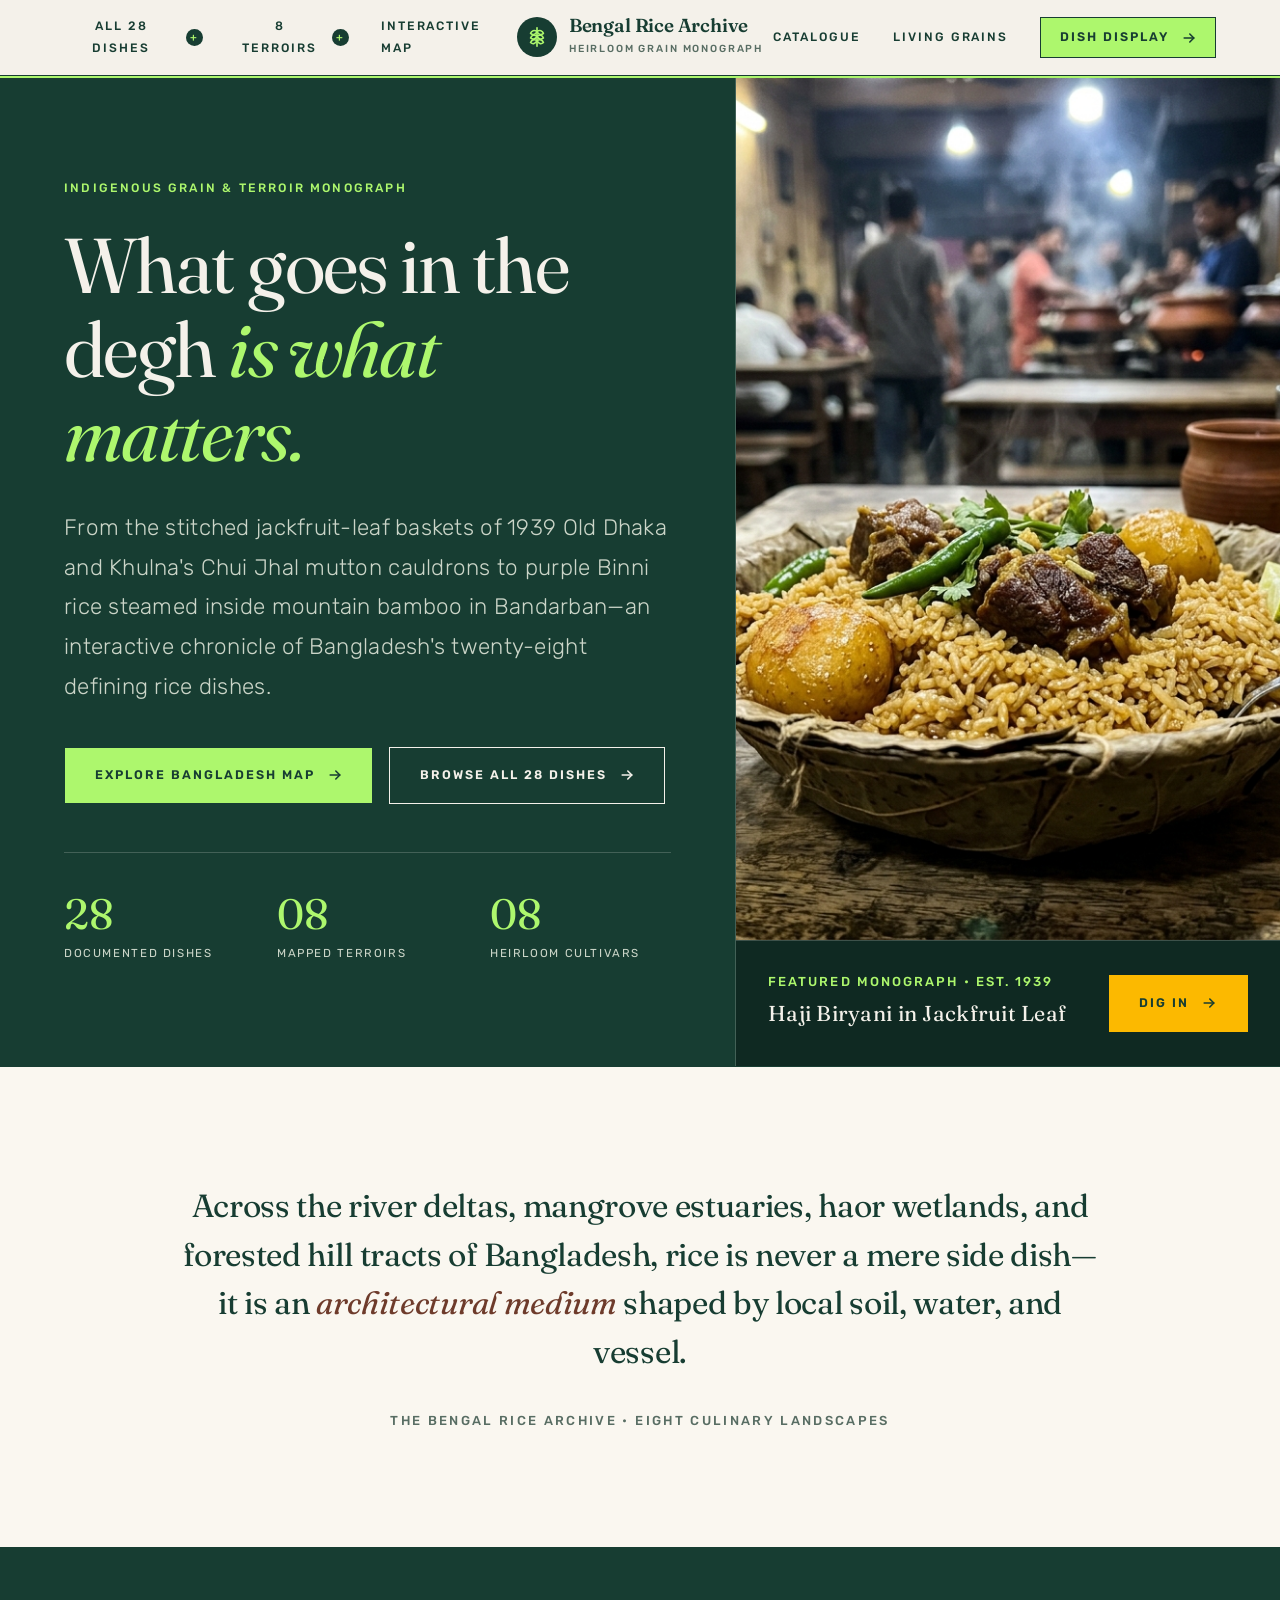
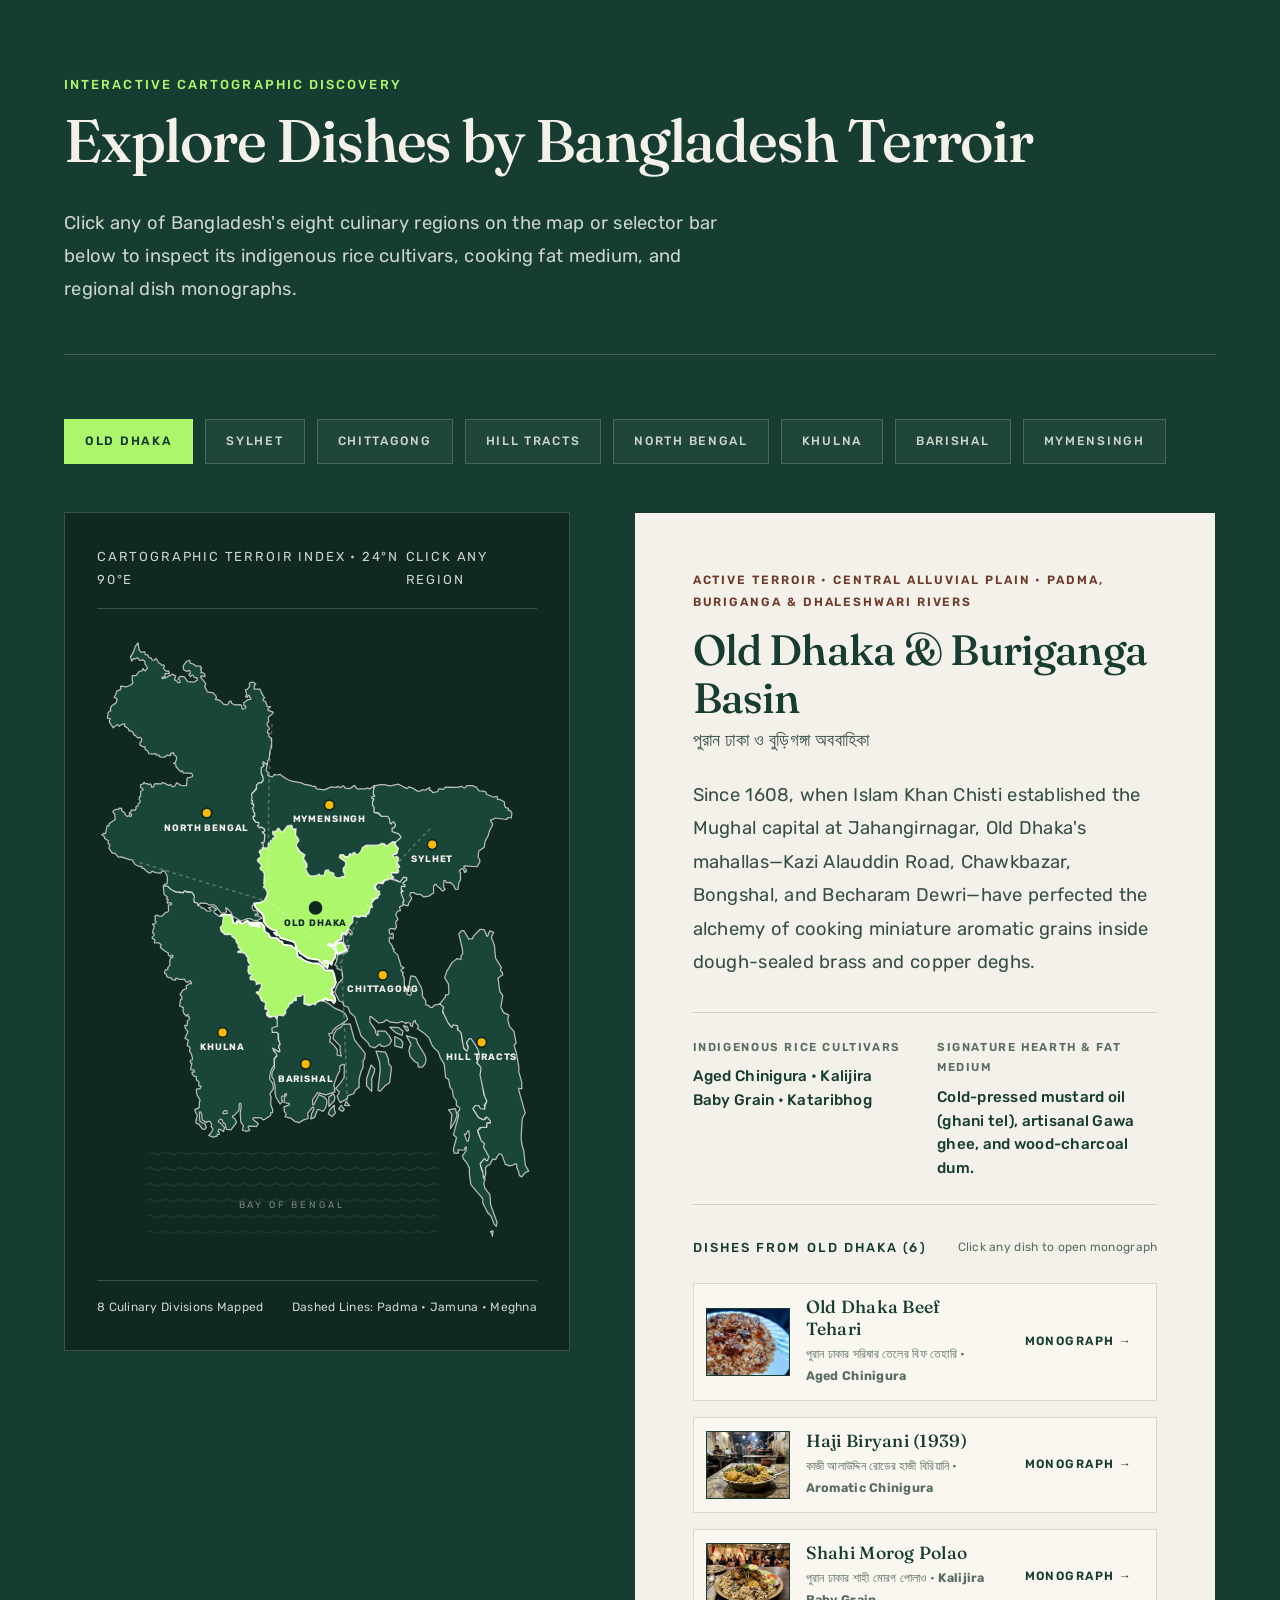
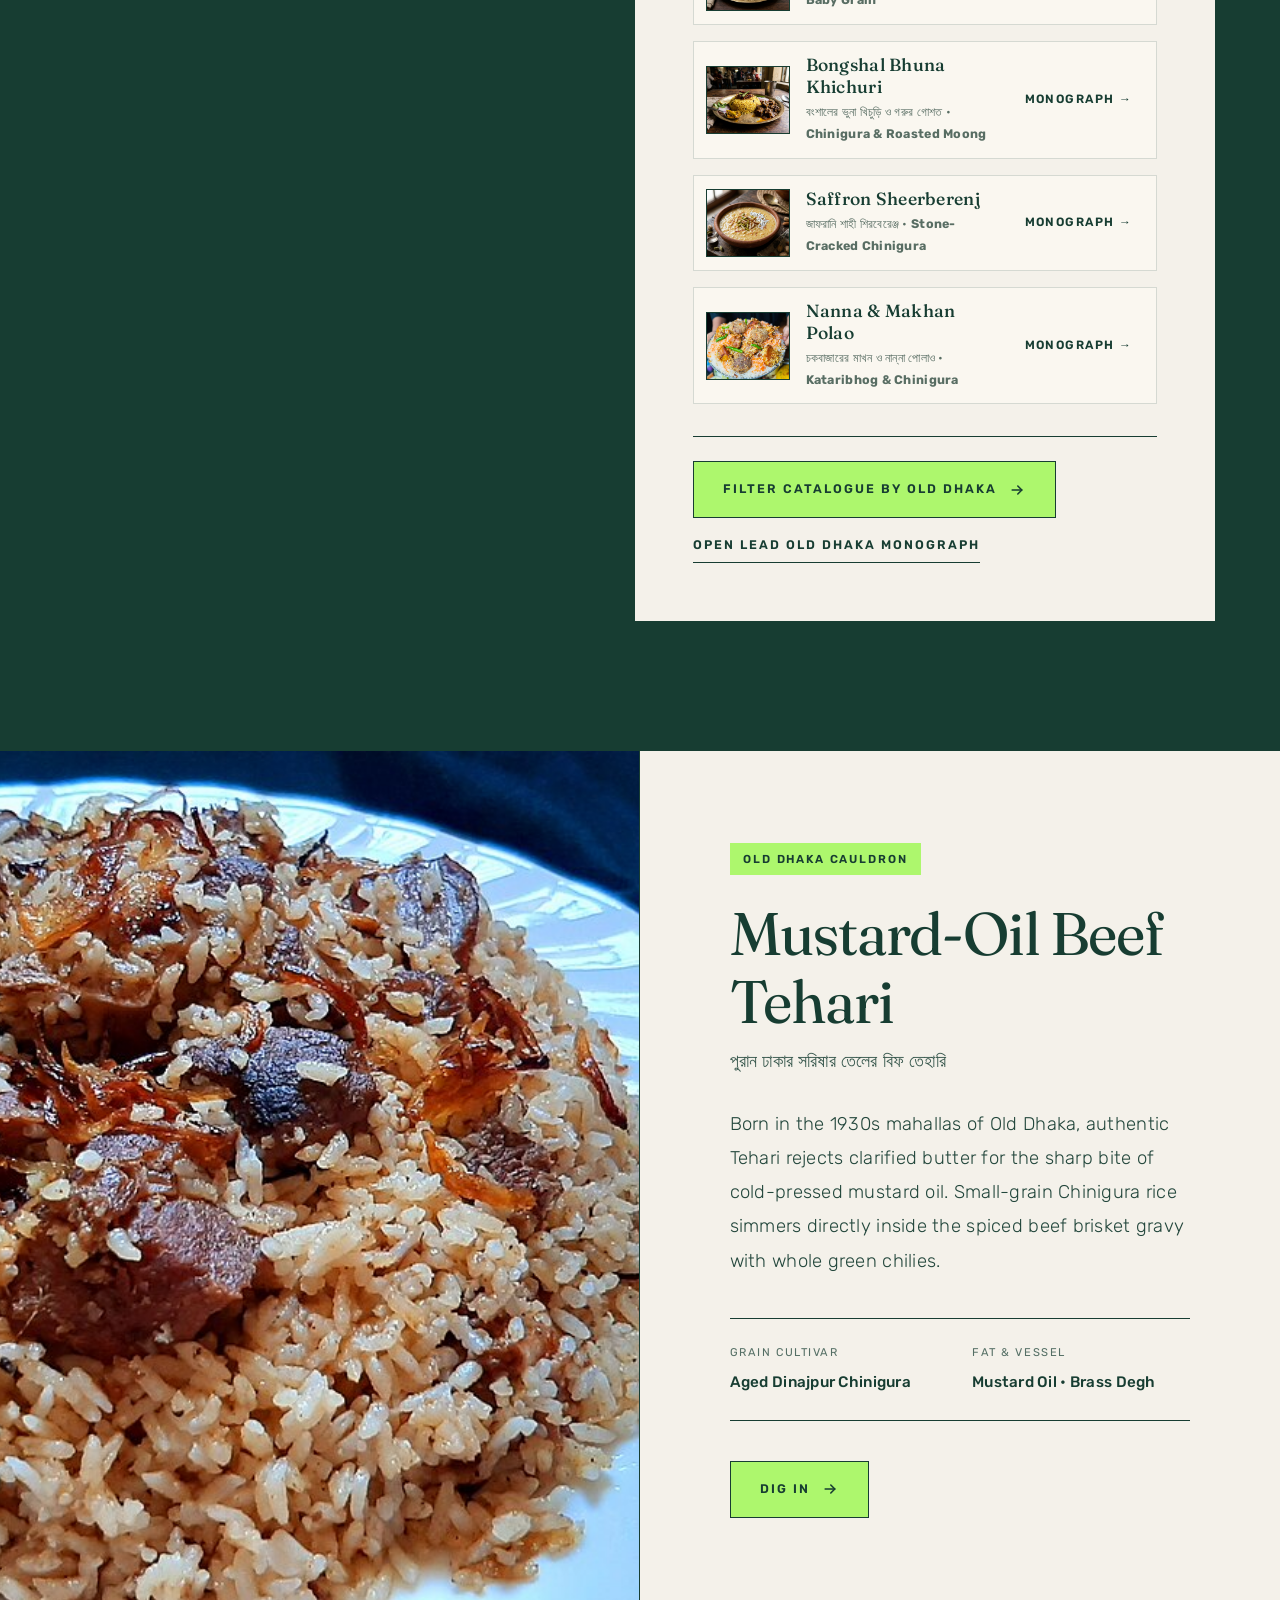
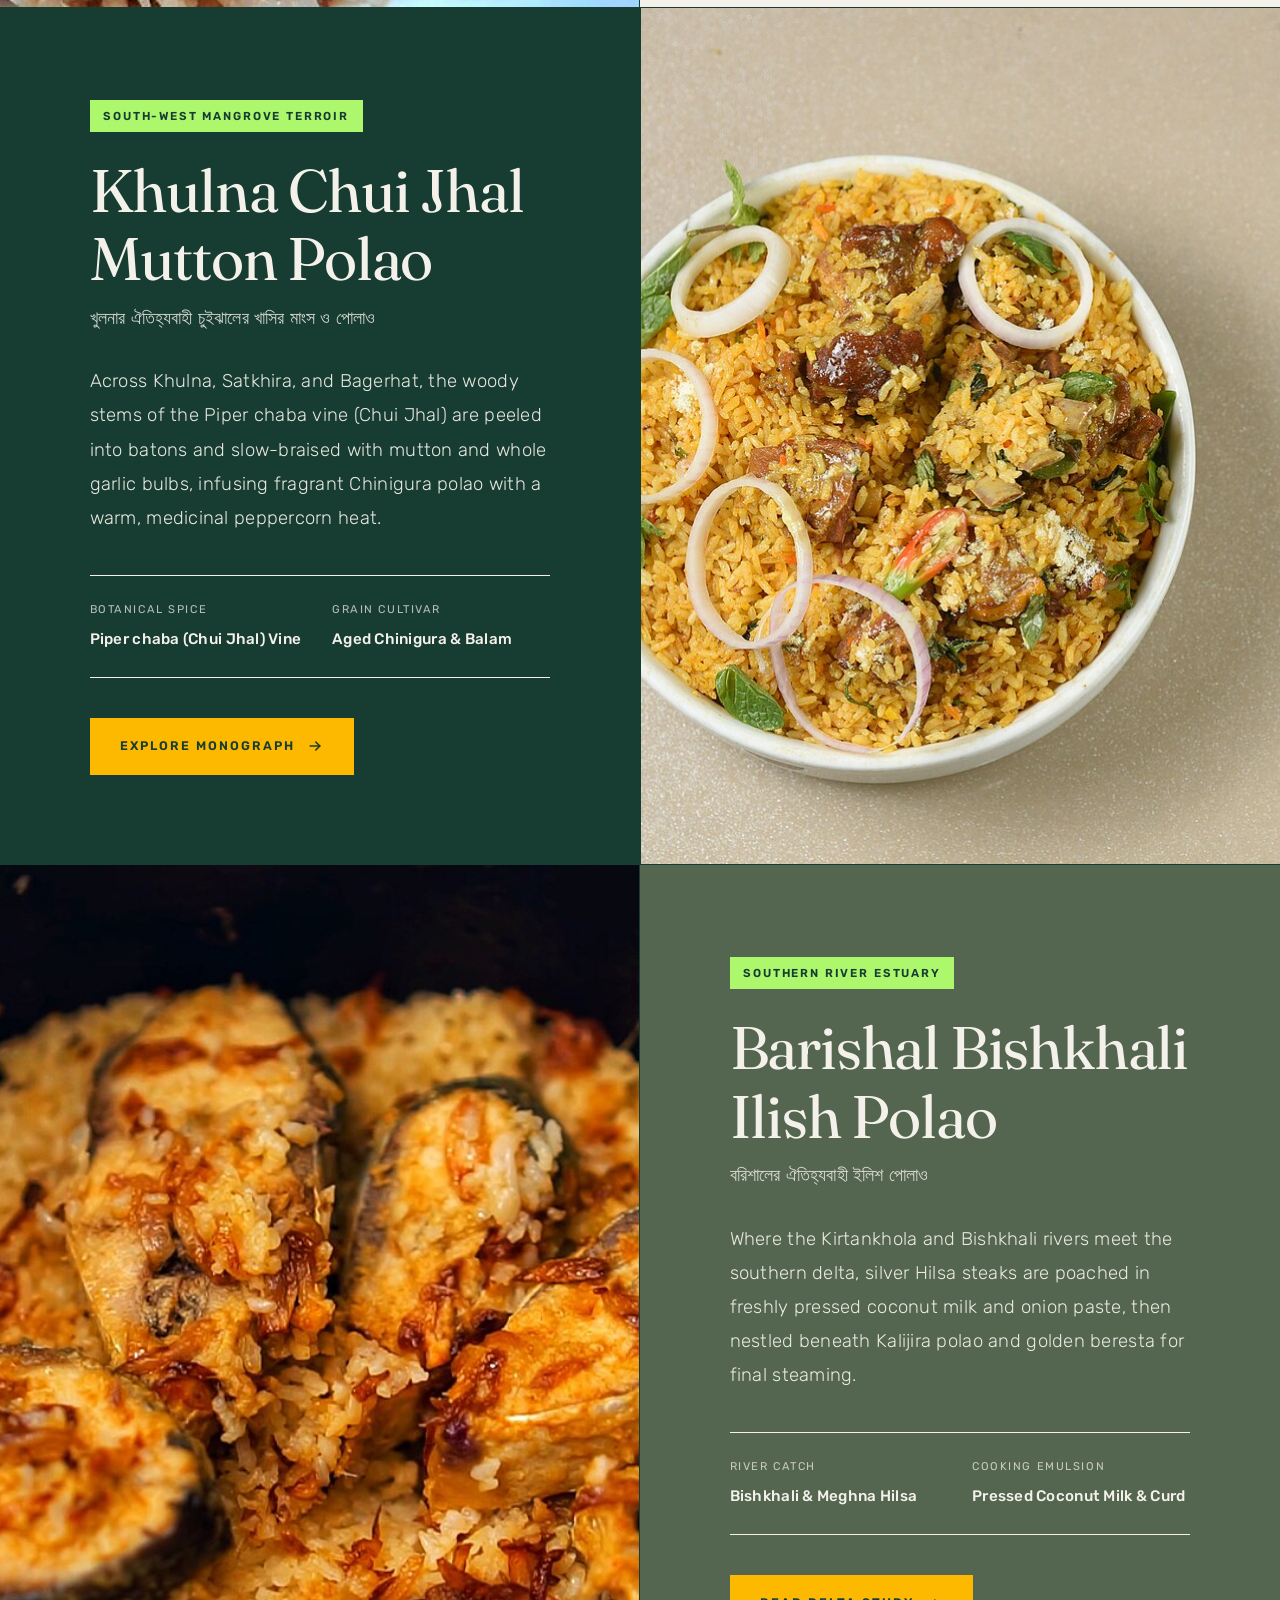
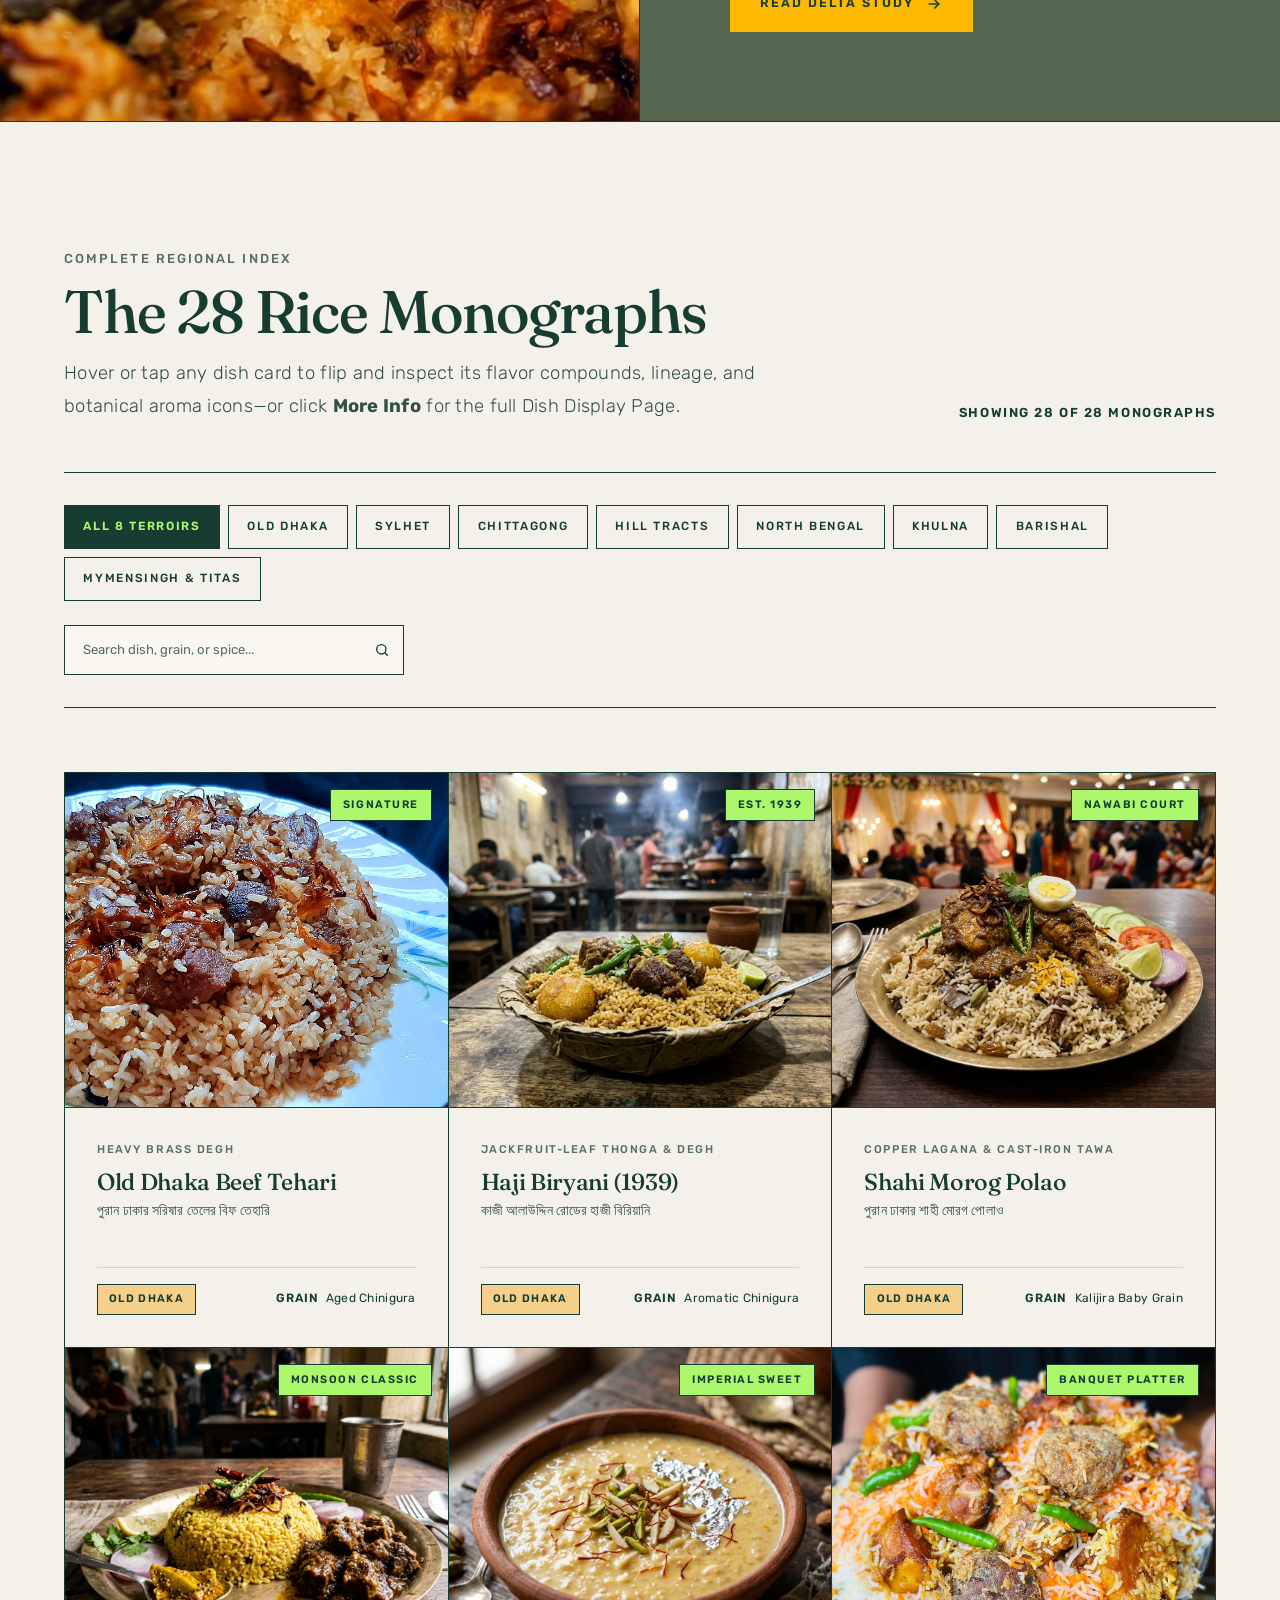
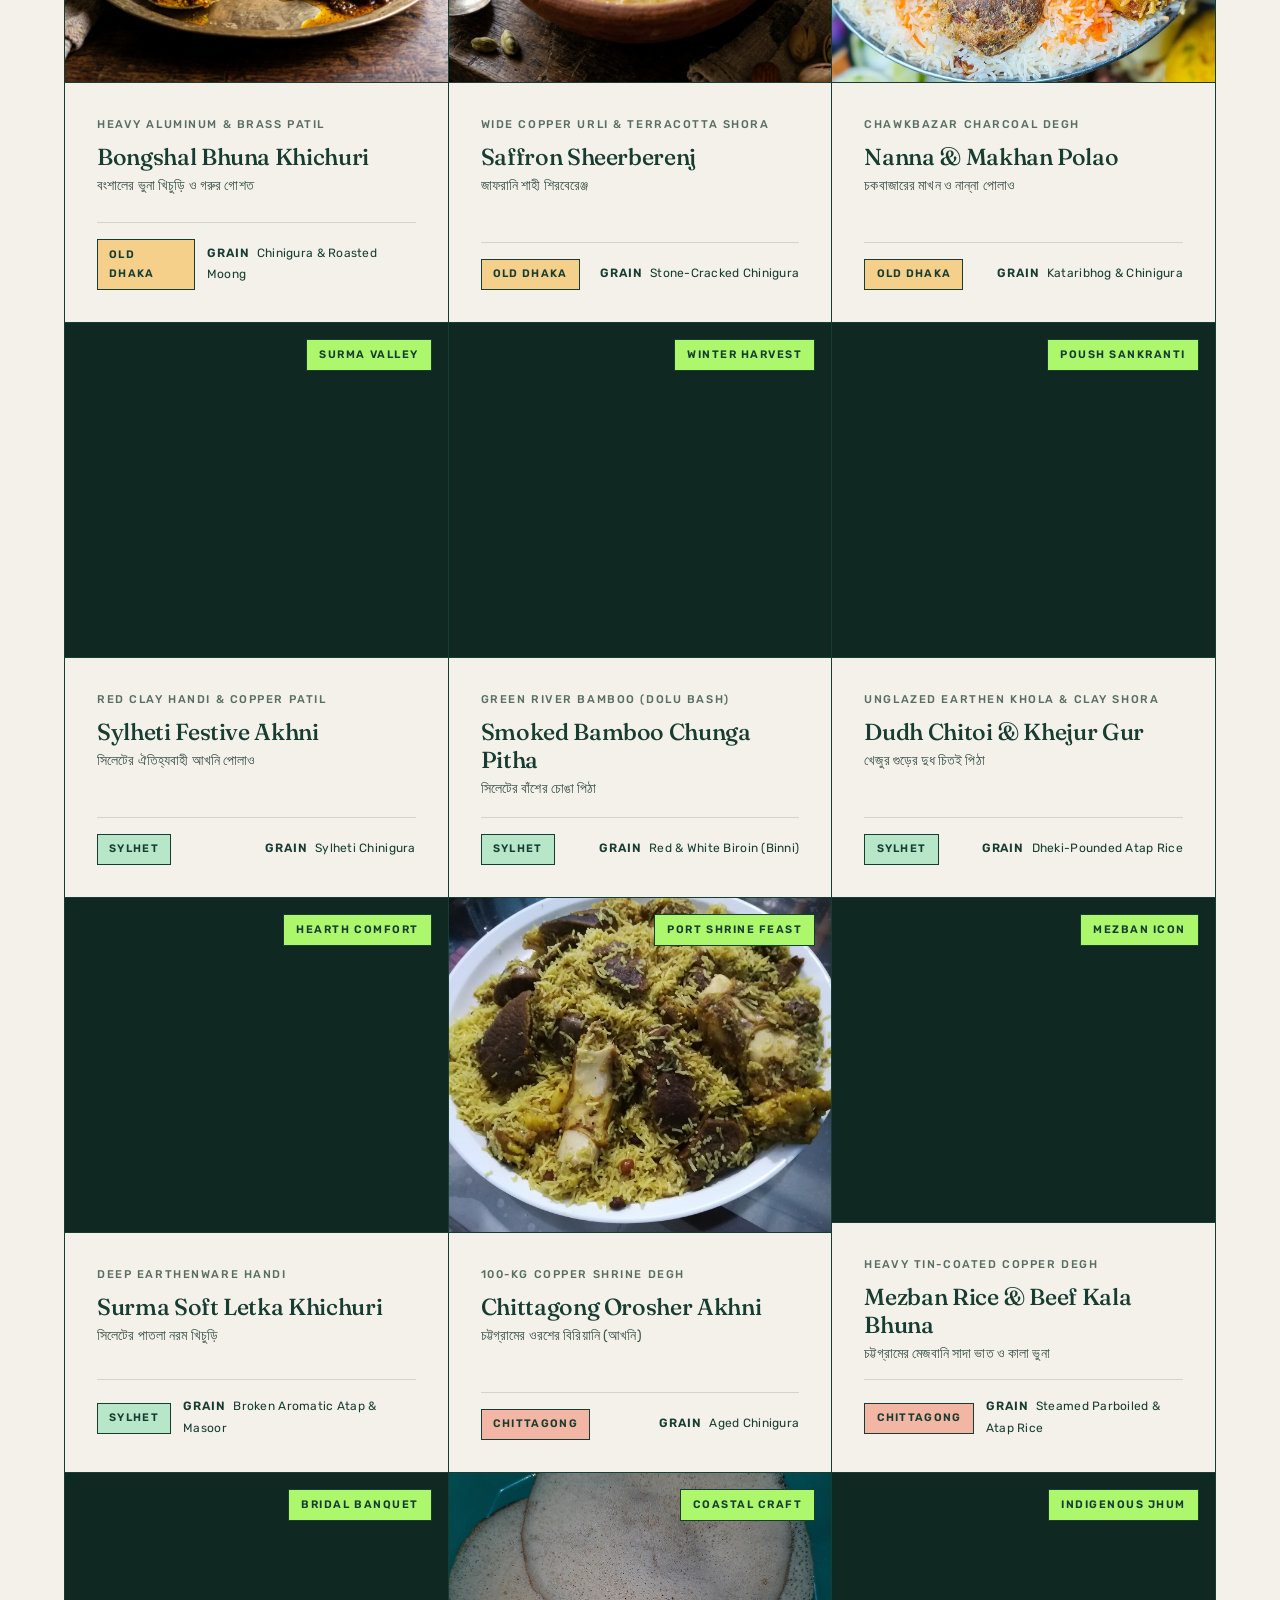
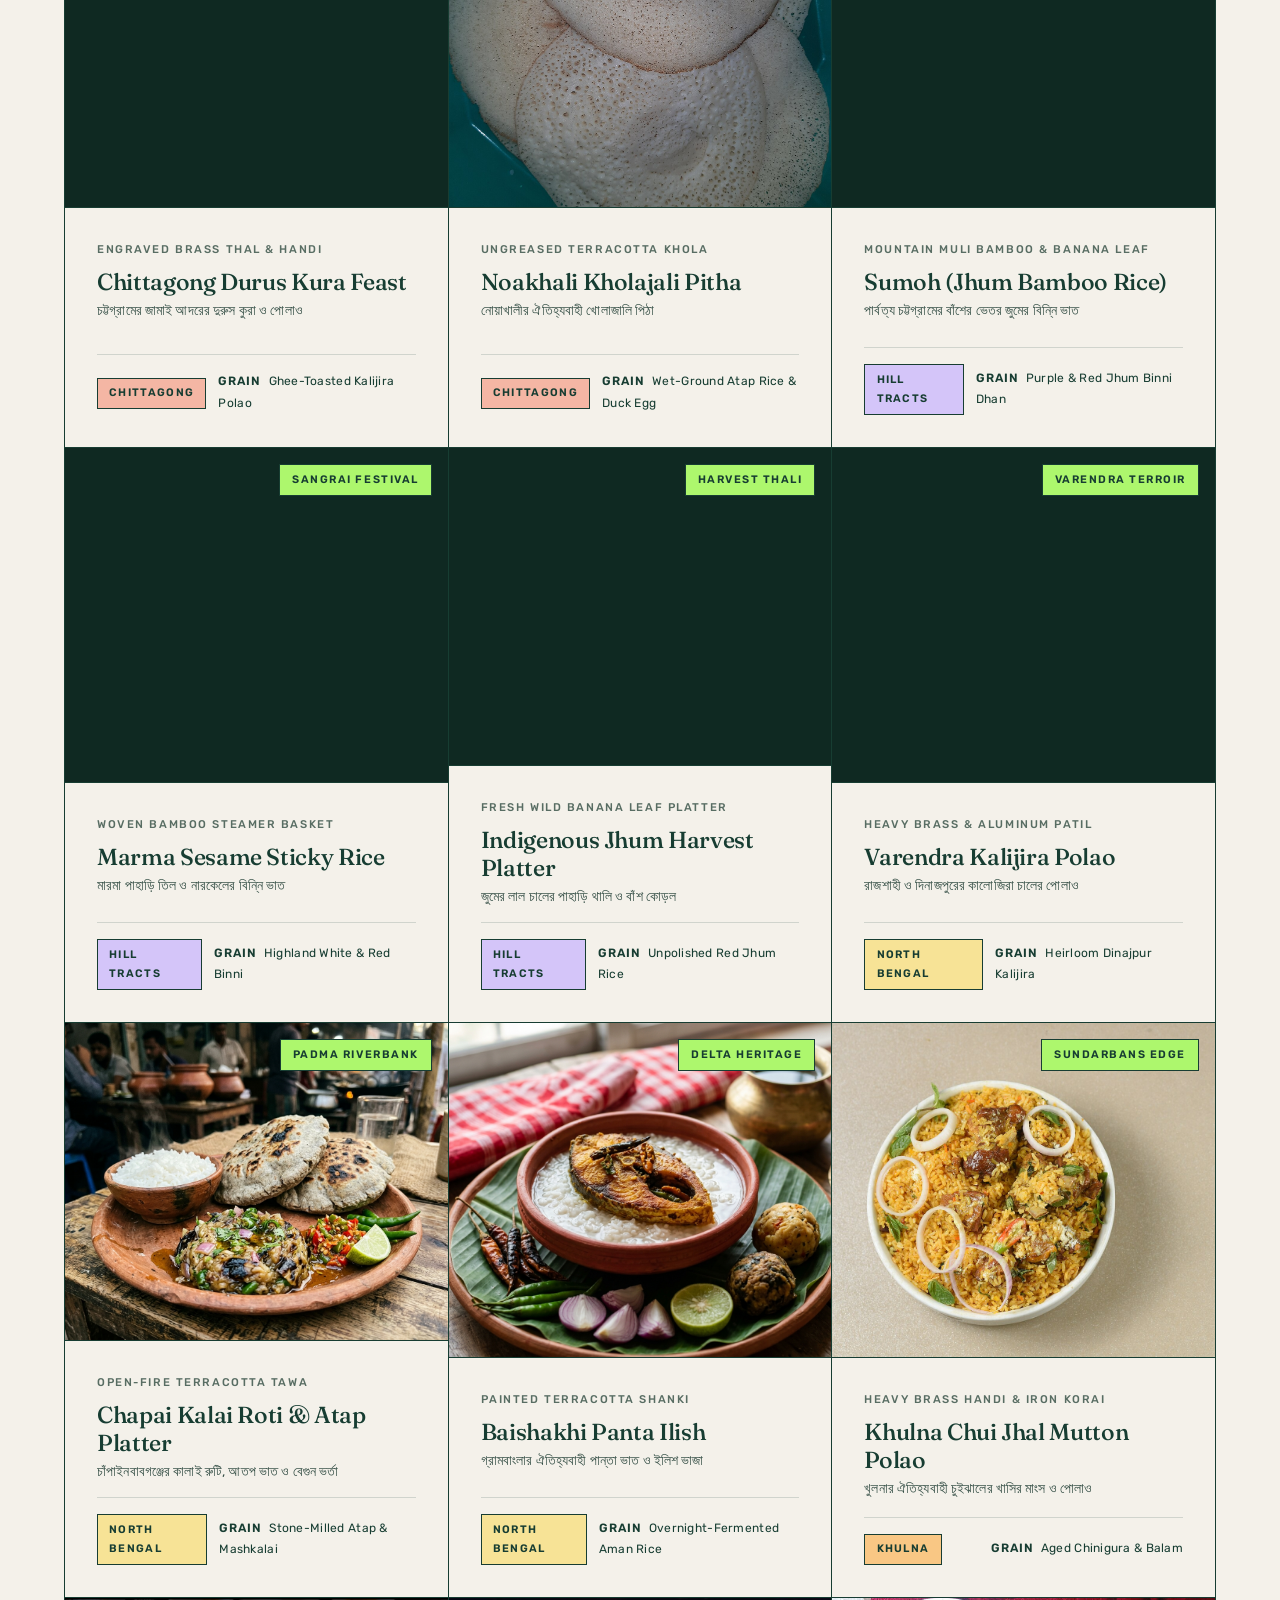
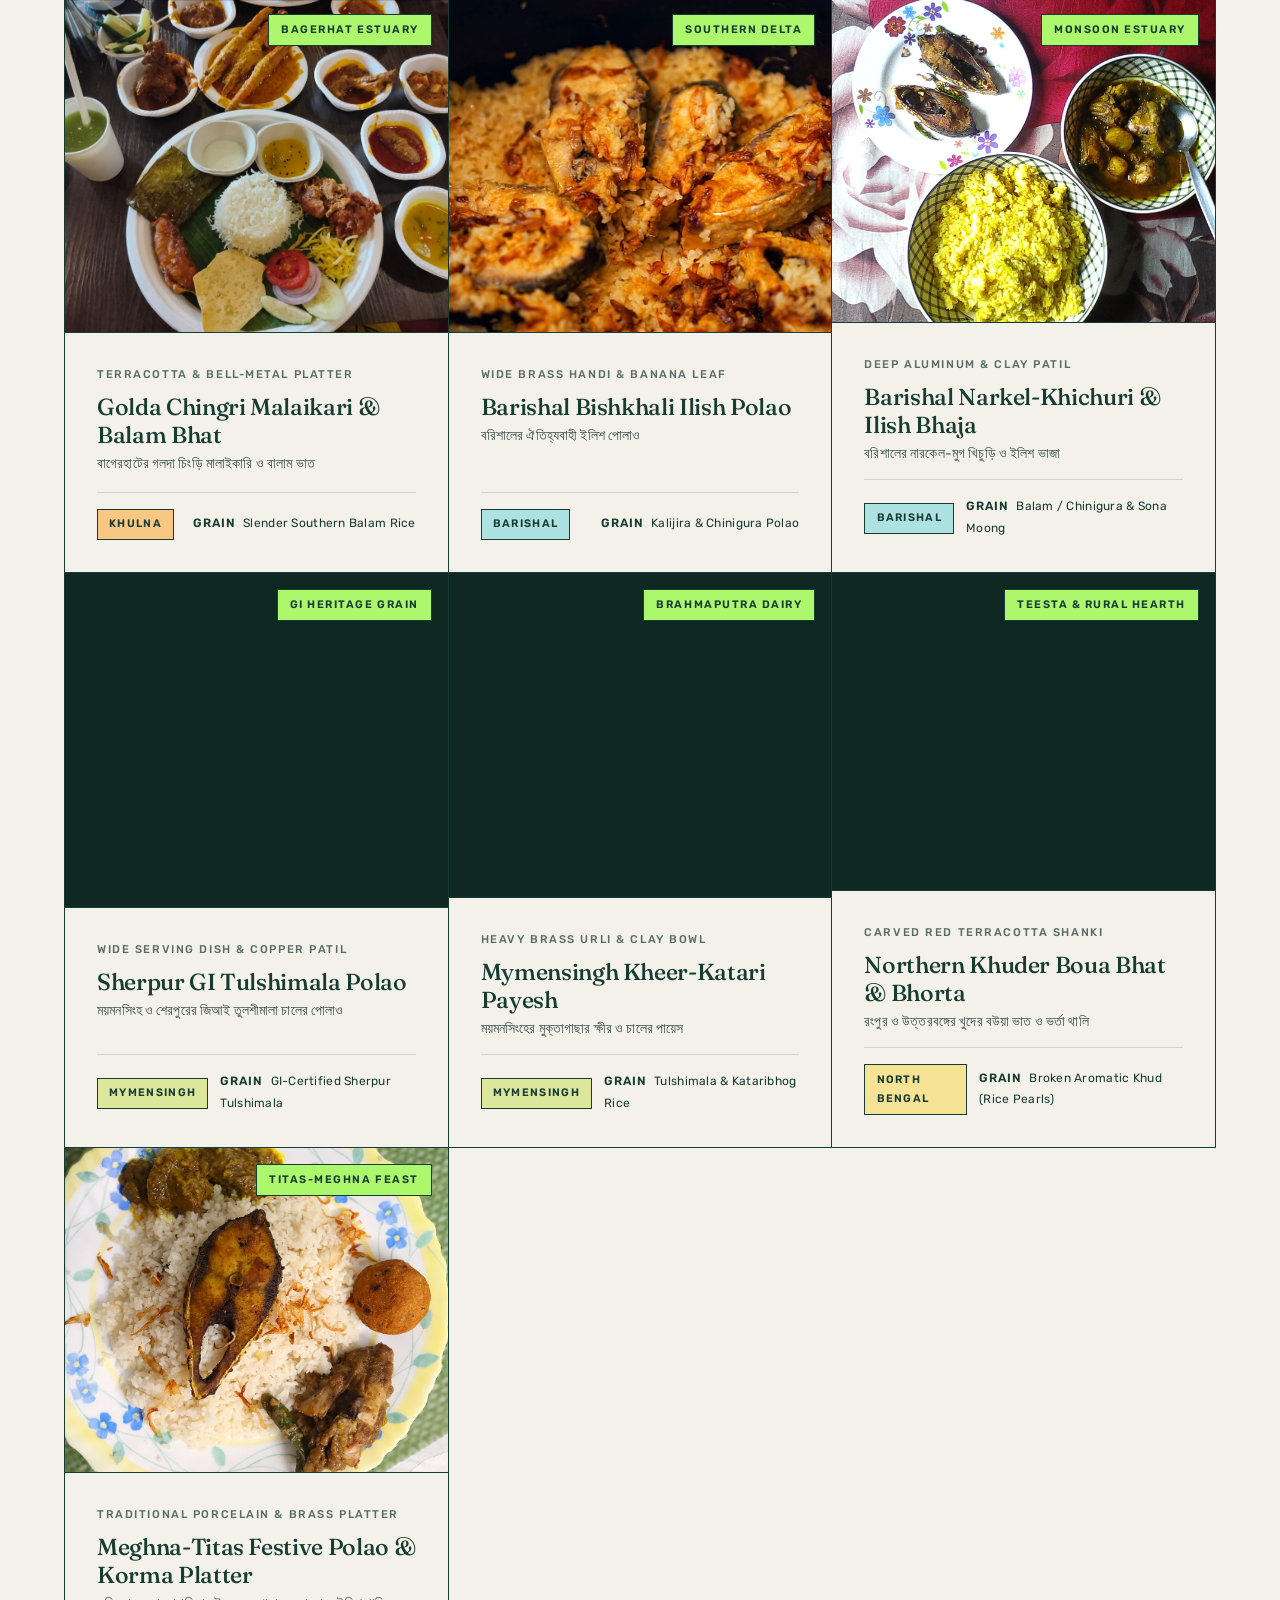
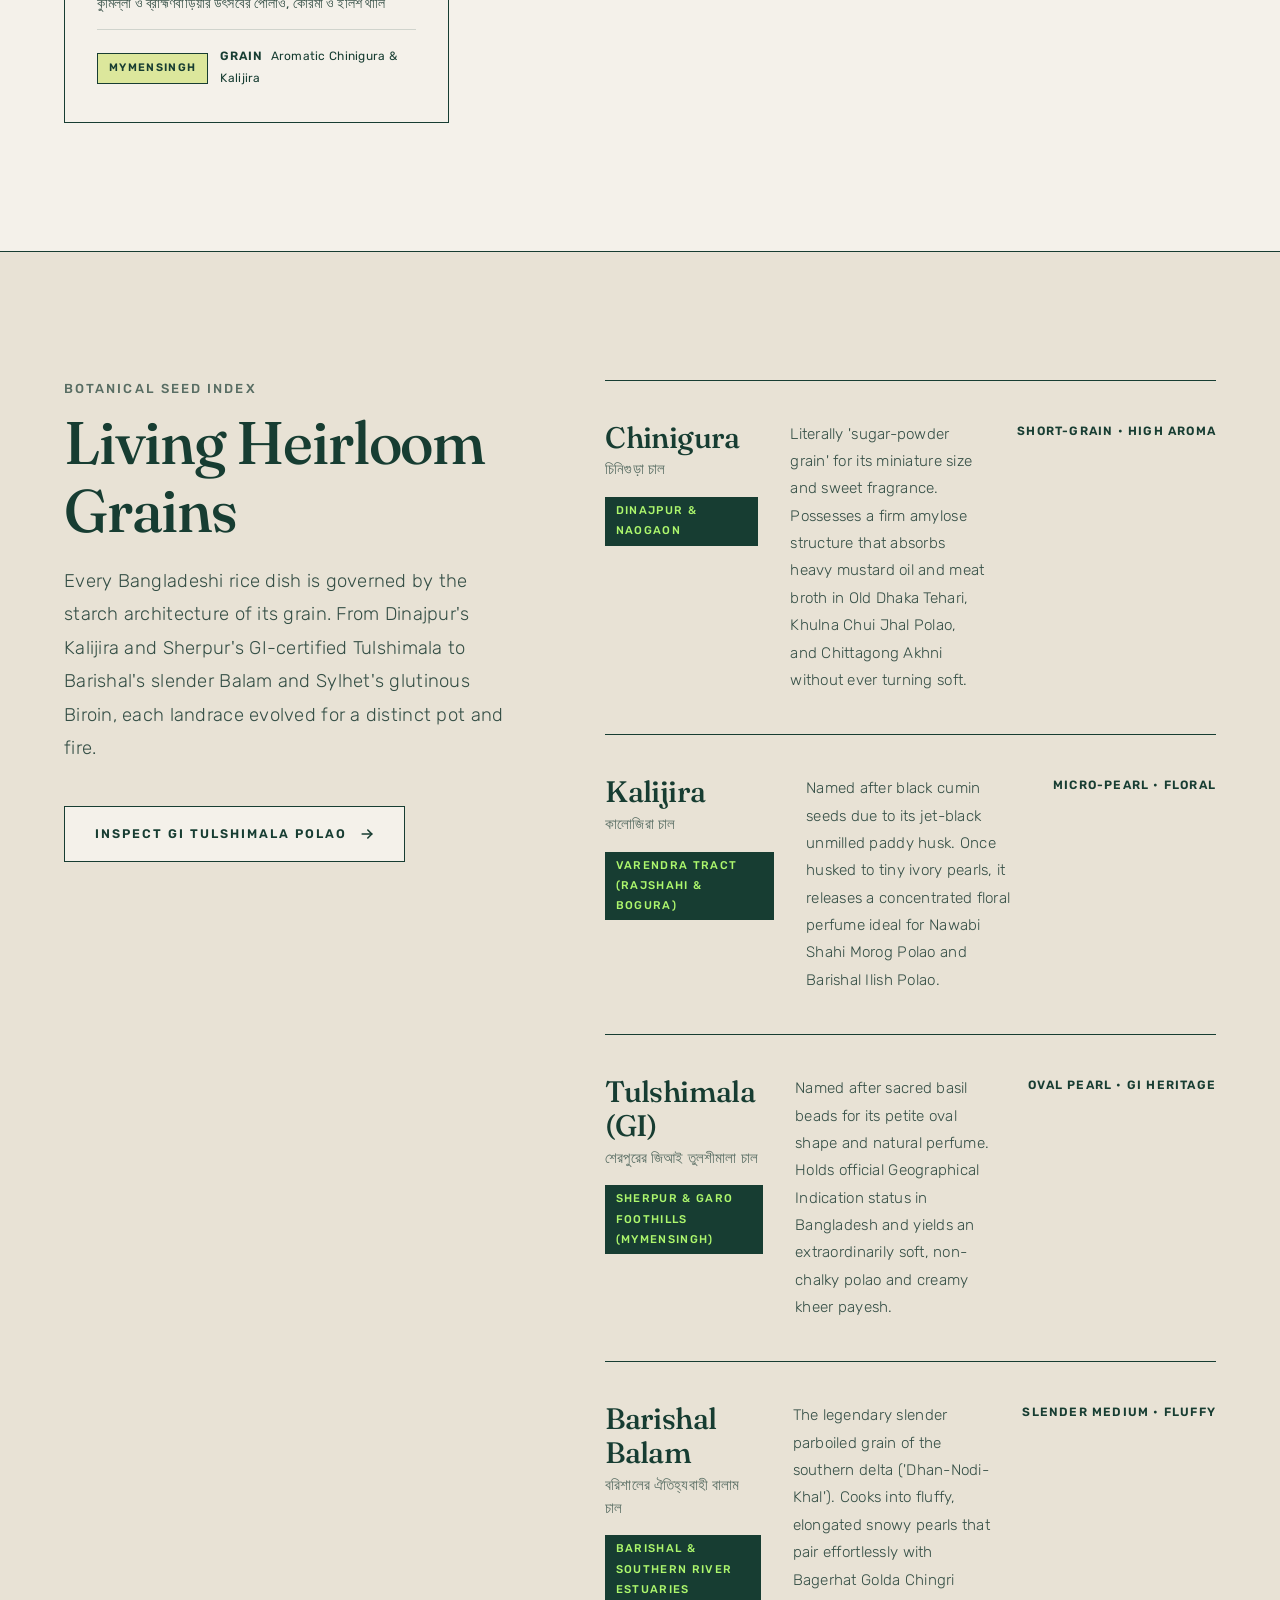
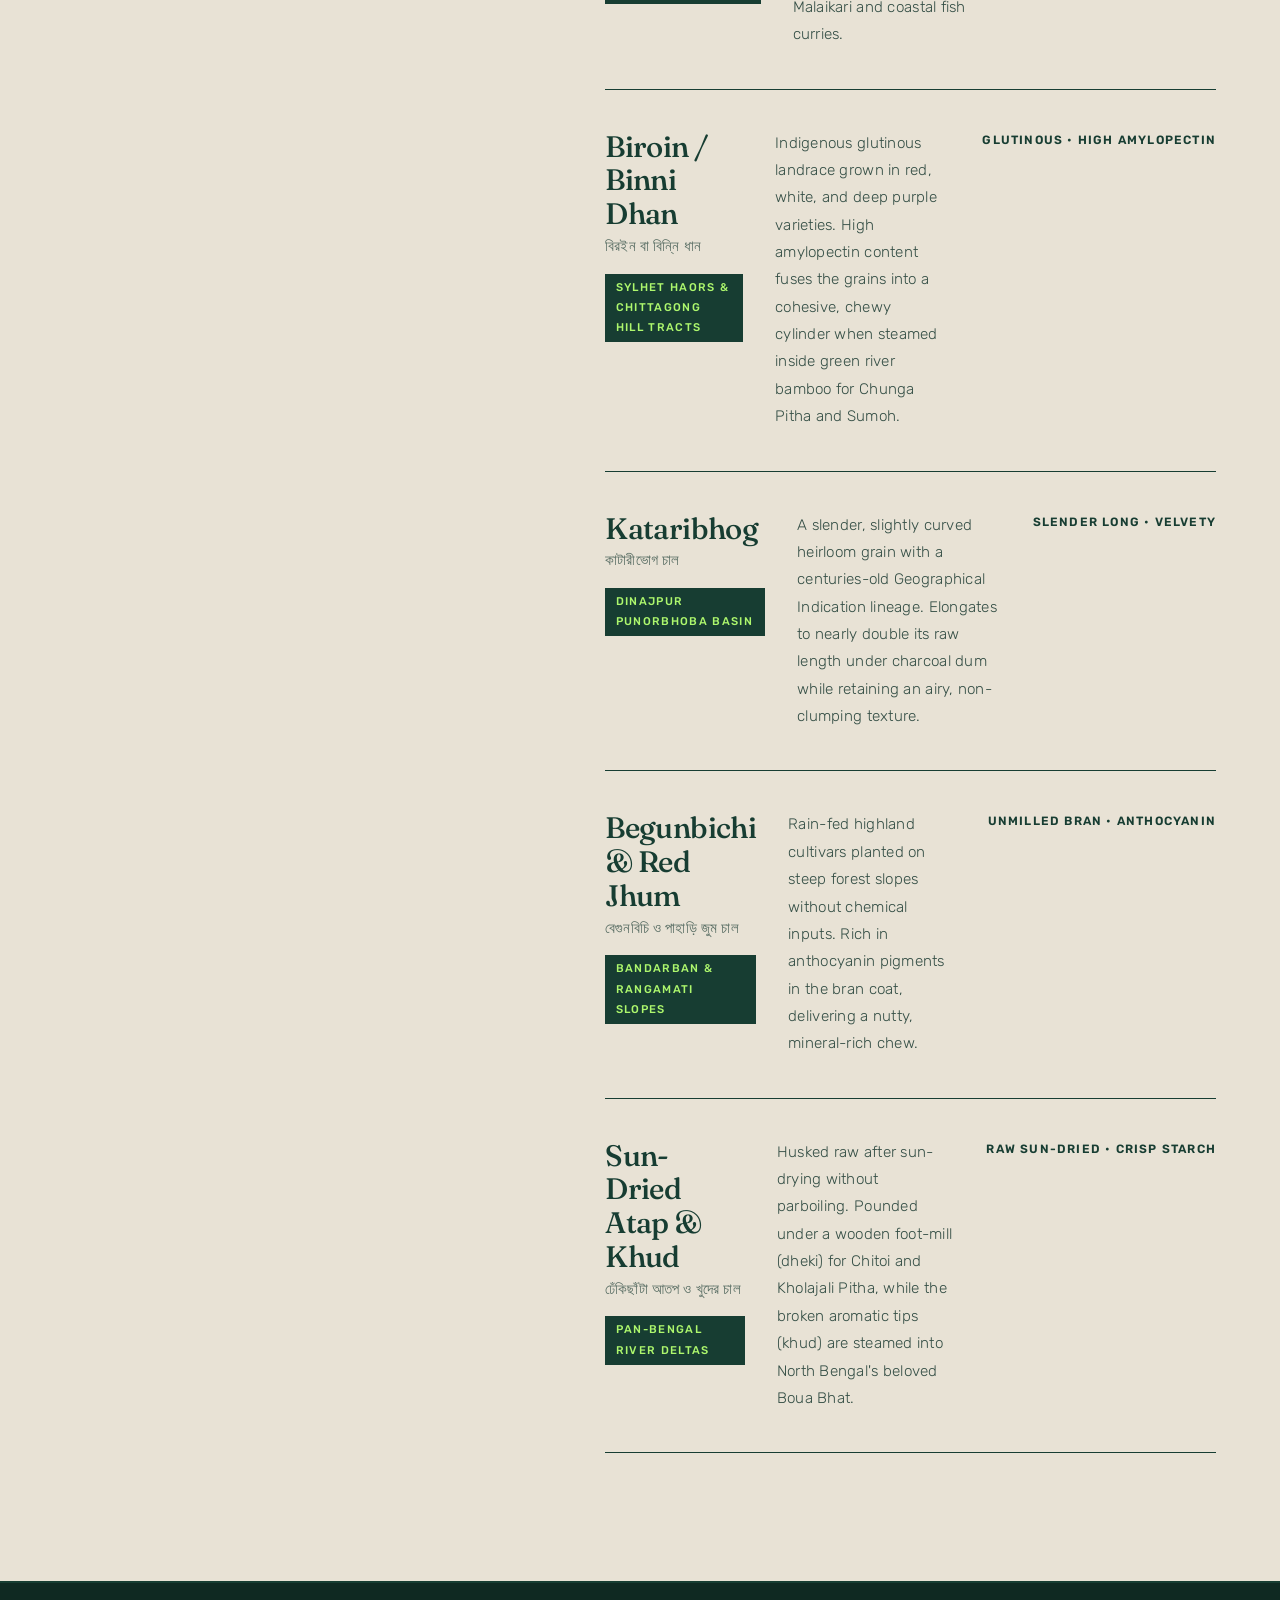
==== index.html @ 1dadd7c4 "Initial commit: Bengal Rice Archive website" ====
<!doctype html>
<html lang="en">
<head>
  <meta charset="utf-8">
  <meta name="viewport" content="width=device-width, initial-scale=1">
  <title>Bengal Rice Archive — Interactive Terroir Atlas &amp; 28 Rice Monographs</title>
  <meta name="description" content="An interactive cartographic and culinary monograph of 28 authentic Bangladeshi rice dishes across all 8 regional terroirs.">

  <!-- Google Fonts: Strictly 2 Font Families (Fraunces Humanist Serif + Rubik Sans — Eat Xenia Pairing) -->
  <link rel="preconnect" href="https://fonts.googleapis.com">
  <link rel="preconnect" href="https://fonts.gstatic.com" crossorigin>
  <link href="https://fonts.googleapis.com/css2?family=Fraunces:ital,opsz,wght@0,9..144,400;0,9..144,500;0,9..144,600;1,9..144,400&family=Rubik:ital,wght@0,300;0,400;0,500;0,600;0,700;1,400&display=swap" rel="stylesheet">

  <!-- Modular Stylesheets -->
  <link rel="stylesheet" href="./css/tokens.css">
  <link rel="stylesheet" href="./css/base.css">
  <link rel="stylesheet" href="./css/layout.css">
  <link rel="stylesheet" href="./css/map.css">
  <link rel="stylesheet" href="./css/components.css">
</head>
<body>

  <!-- Shared Header & Expandable Mega-Drawers (Mounted via js/components/navbar.js) -->
  <div id="site-navbar-mount"></div>

  <main aria-label="Main content">

    <!-- ======================================================================
         1. ASYMMETRIC EDITORIAL HERO COVER
         ====================================================================== -->
    <section class="hero-section">
      <div class="hero-grid">
        <div class="hero-copy">
          <div class="reveal is-visible">
            <div class="hero-eyebrow">Indigenous Grain &amp; Terroir Monograph</div>
            <h1 class="hero-headline">
              What goes in the degh <span class="highlight">is what matters.</span>
            </h1>
            <p class="hero-lead">
              From the stitched jackfruit-leaf baskets of 1939 Old Dhaka and Khulna's Chui Jhal mutton cauldrons to purple Binni rice steamed inside mountain bamboo in Bandarban—an interactive chronicle of Bangladesh's twenty-eight defining rice dishes.
            </p>
            <div class="hero-actions">
              <a href="#bangladesh-map" class="button neon">
                <span>Explore Bangladesh Map</span>
                <svg class="arrow-icon" viewBox="0 0 20 20" fill="none" stroke="currentColor" stroke-width="2" stroke-linecap="round" stroke-linejoin="round"><path d="M4 10h12"/><path d="M11 5l5 5-5 5"/></svg>
              </a>
              <a href="#catalogue" class="button outline-light">
                <span>Browse All 28 Dishes</span>
                <svg class="arrow-icon" viewBox="0 0 20 20" fill="none" stroke="currentColor" stroke-width="2" stroke-linecap="round" stroke-linejoin="round"><path d="M4 10h12"/><path d="M11 5l5 5-5 5"/></svg>
              </a>
            </div>
          </div>

          <div class="hero-ledger reveal is-visible reveal-delay-1">
            <div>
              <div class="ledger-val">28</div>
              <div class="ledger-label">Documented Dishes</div>
            </div>
            <div>
              <div class="ledger-val">08</div>
              <div class="ledger-label">Mapped Terroirs</div>
            </div>
            <div>
              <div class="ledger-val">08</div>
              <div class="ledger-label">Heirloom Cultivars</div>
            </div>
          </div>
        </div>

        <div class="hero-visual">
          <div class="hero-visual-img-wrap">
            <img src="./images/dish_2.jpg"
                 alt="Haji Biryani (1939) served in stitched dried jackfruit-leaf bowl"
                 class="hero-visual-img"
                 fetchpriority="high" />
          </div>
          <div class="hero-caption-bar">
            <div>
              <div class="h5" style="color: var(--accent-neon);">Featured Monograph • Est. 1939</div>
              <div style="font-family: var(--font-display); font-size: 1.35rem; margin-top: 4px;">Haji Biryani in Jackfruit Leaf</div>
            </div>
            <a href="./dish.html?id=2" class="button yellow">
              <span>Dig In</span>
              <svg class="arrow-icon" viewBox="0 0 20 20" fill="none" stroke="currentColor" stroke-width="2" stroke-linecap="round" stroke-linejoin="round"><path d="M4 10h12"/><path d="M11 5l5 5-5 5"/></svg>
            </a>
          </div>
        </div>
      </div>
    </section>

    <!-- ======================================================================
         2. EAT XENIA EDITORIAL STATEMENT BAND (Generous Breathing Room)
         ====================================================================== -->
    <section class="xenia-statement-band">
      <div class="xenia-statement-inner reveal">
        <p class="xenia-statement-quote">
          Across the river deltas, mangrove estuaries, haor wetlands, and forested hill tracts of Bangladesh, rice is never a mere side dish—it is an <em>architectural medium</em> shaped by local soil, water, and vessel.
        </p>
        <div class="xenia-statement-source">
          The Bengal Rice Archive • Eight Culinary Landscapes
        </div>
      </div>
    </section>

    <!-- ======================================================================
         3. INTERACTIVE CULINARY MAP OF BANGLADESH (All 8 Divisions / Terroirs)
         ====================================================================== -->
    <section id="bangladesh-map" class="map-atlas-section">
      <div class="container">
        <div class="map-atlas-header reveal">
          <div>
            <div class="h5" style="color: var(--accent-neon);">Interactive Cartographic Discovery</div>
            <h2 class="map-atlas-title">Explore Dishes by Bangladesh Terroir</h2>
          </div>
          <p class="map-atlas-sub">
            Click any of Bangladesh's eight culinary regions on the map or selector bar below to inspect its indigenous rice cultivars, cooking fat medium, and regional dish monographs.
          </p>
        </div>

        <!-- Mounted via js/components/bangladesh-map.js -->
        <div id="bangladesh-map-mount" class="reveal"></div>
      </div>
    </section>

    <!-- ======================================================================
         4. FULL-BLEED EDITORIAL SPLIT BLOCKS
            (.layout-image-left & .layout-image-right)
         ====================================================================== -->

    <!-- Split Block A: Image Left (Old Dhaka Beef Tehari on Warm Cream Canvas) -->
    <section class="split-block theme-cream">
      <div class="split-grid layout-image-left">
        <div class="split-media">
          <img src="./images/dish_1.jpg" alt="Old Dhaka Beef Tehari with Chinigura rice and green chilies" loading="lazy" />
        </div>
        <div class="split-content">
          <div class="split-content-inner reveal">
            <span class="split-tag">Old Dhaka Cauldron</span>
            <h2 class="split-title">Mustard-Oil Beef Tehari</h2>
            <div class="split-bengali bengali-title">পুরান ঢাকার সরিষার তেলের বিফ তেহারি</div>
            <p class="split-desc">
              Born in the 1930s mahallas of Old Dhaka, authentic Tehari rejects clarified butter for the sharp bite of cold-pressed mustard oil. Small-grain Chinigura rice simmers directly inside the spiced beef brisket gravy with whole green chilies.
            </p>
            <div class="split-meta-table">
              <div>
                <div class="split-meta-label">Grain Cultivar</div>
                <div class="split-meta-val">Aged Dinajpur Chinigura</div>
              </div>
              <div>
                <div class="split-meta-label">Fat &amp; Vessel</div>
                <div class="split-meta-val">Mustard Oil • Brass Degh</div>
              </div>
            </div>
            <a href="./dish.html?id=1" class="button neon">
              <span>Dig In</span>
              <svg class="arrow-icon" viewBox="0 0 20 20" fill="none" stroke="currentColor" stroke-width="2" stroke-linecap="round" stroke-linejoin="round"><path d="M4 10h12"/><path d="M11 5l5 5-5 5"/></svg>
            </a>
          </div>
        </div>
      </div>
    </section>

    <!-- Split Block B: Image Right (Khulna Chui Jhal Mutton Polao on Deep Forest Canvas) -->
    <section class="split-block theme-forest">
      <div class="split-grid layout-image-right">
        <div class="split-media">
          <img src="./images/dish_21.jpg" alt="Khulna Chui Jhal Mutton Polao with Chinigura rice" loading="lazy" />
        </div>
        <div class="split-content">
          <div class="split-content-inner reveal">
            <span class="split-tag">South-West Mangrove Terroir</span>
            <h2 class="split-title">Khulna Chui Jhal Mutton Polao</h2>
            <div class="split-bengali bengali-title">খুলনার ঐতিহ্যবাহী চুইঝালের খাসির মাংস ও পোলাও</div>
            <p class="split-desc">
              Across Khulna, Satkhira, and Bagerhat, the woody stems of the Piper chaba vine (Chui Jhal) are peeled into batons and slow-braised with mutton and whole garlic bulbs, infusing fragrant Chinigura polao with a warm, medicinal peppercorn heat.
            </p>
            <div class="split-meta-table">
              <div>
                <div class="split-meta-label">Botanical Spice</div>
                <div class="split-meta-val">Piper chaba (Chui Jhal) Vine</div>
              </div>
              <div>
                <div class="split-meta-label">Grain Cultivar</div>
                <div class="split-meta-val">Aged Chinigura &amp; Balam</div>
              </div>
            </div>
            <a href="./dish.html?id=21" class="button yellow">
              <span>Explore Monograph</span>
              <svg class="arrow-icon" viewBox="0 0 20 20" fill="none" stroke="currentColor" stroke-width="2" stroke-linecap="round" stroke-linejoin="round"><path d="M4 10h12"/><path d="M11 5l5 5-5 5"/></svg>
            </a>
          </div>
        </div>
      </div>
    </section>

    <!-- Split Block C: Image Left (Barishal Bishkhali Ilish Polao on Hazel Botanical Canvas) -->
    <section class="split-block theme-hazel">
      <div class="split-grid layout-image-left">
        <div class="split-media">
          <img src="./images/dish_23.jpg" alt="Barishal Bishkhali Ilish Polao with caramelized onion beresta" loading="lazy" />
        </div>
        <div class="split-content">
          <div class="split-content-inner reveal">
            <span class="split-tag">Southern River Estuary</span>
            <h2 class="split-title">Barishal Bishkhali Ilish Polao</h2>
            <div class="split-bengali bengali-title">বরিশালের ঐতিহ্যবাহী ইলিশ পোলাও</div>
            <p class="split-desc">
              Where the Kirtankhola and Bishkhali rivers meet the southern delta, silver Hilsa steaks are poached in freshly pressed coconut milk and onion paste, then nestled beneath Kalijira polao and golden beresta for final steaming.
            </p>
            <div class="split-meta-table">
              <div>
                <div class="split-meta-label">River Catch</div>
                <div class="split-meta-val">Bishkhali &amp; Meghna Hilsa</div>
              </div>
              <div>
                <div class="split-meta-label">Cooking Emulsion</div>
                <div class="split-meta-val">Pressed Coconut Milk &amp; Curd</div>
              </div>
            </div>
            <a href="./dish.html?id=23" class="button yellow">
              <span>Read Delta Study</span>
              <svg class="arrow-icon" viewBox="0 0 20 20" fill="none" stroke="currentColor" stroke-width="2" stroke-linecap="round" stroke-linejoin="round"><path d="M4 10h12"/><path d="M11 5l5 5-5 5"/></svg>
            </a>
          </div>
        </div>
      </div>
    </section>

    <!-- ======================================================================
         5. THE 28 DISHES — GAPLESS 3-COLUMN FLIP CATALOGUE
         ====================================================================== -->
    <section id="catalogue" class="catalogue-section section-pad">
      <div class="container">
        <div class="catalogue-header reveal">
          <div>
            <div class="h5" style="color: var(--text-muted); margin-bottom: 8px;">Complete Regional Index</div>
            <h2>The 28 Rice Monographs</h2>
            <p style="color: var(--text-secondary); margin-top: 0.75rem; font-weight: 300;">
              Hover or tap any dish card to flip and inspect its flavor compounds, lineage, and botanical aroma icons—or click <strong>More Info</strong> for the full Dish Display Page.
            </p>
          </div>
          <div class="mono" id="catalogue-count" style="font-weight: 600;">
            SHOWING 28 OF 28 MONOGRAPHS
          </div>
        </div>

        <!-- Filter Bar (All 8 Terroirs) & Search -->
        <div class="catalogue-controls reveal">
          <div class="filter-tabs" role="tablist" aria-label="Filter dishes by region">
            <button type="button" class="filter-tab is-active" data-region="all">All 8 Terroirs</button>
            <button type="button" class="filter-tab" data-region="Old Dhaka">Old Dhaka</button>
            <button type="button" class="filter-tab" data-region="Sylhet">Sylhet</button>
            <button type="button" class="filter-tab" data-region="Chittagong">Chittagong</button>
            <button type="button" class="filter-tab" data-region="Hill Tracts">Hill Tracts</button>
            <button type="button" class="filter-tab" data-region="North Bengal">North Bengal</button>
            <button type="button" class="filter-tab" data-region="Khulna">Khulna</button>
            <button type="button" class="filter-tab" data-region="Barishal">Barishal</button>
            <button type="button" class="filter-tab" data-region="Mymensingh">Mymensingh &amp; Titas</button>
          </div>

          <div class="search-box">
            <input type="search"
                   id="catalogue-search"
                   class="search-input"
                   placeholder="Search dish, grain, or spice..."
                   aria-label="Search dishes" />
            <svg class="search-icon" viewBox="0 0 24 24" fill="none" stroke="currentColor" stroke-width="2" stroke-linecap="round" stroke-linejoin="round" aria-hidden="true">
              <circle cx="11" cy="11" r="7"/>
              <path d="M20 20l-3.5-3.5"/>
            </svg>
          </div>
        </div>

        <!-- Gapless 3-Col Flip Grid (Mounted via js/home.js) -->
        <div id="products-grid" class="products-grid-gapless"></div>
      </div>
    </section>

    <!-- ======================================================================
         6. HEIRLOOM GRAIN BOTANICAL LEDGER (Sticky Intro + 8 Cultivar Rows)
         ====================================================================== -->
    <section id="grains" class="grains-section section-pad">
      <div class="container">
        <div class="grains-layout">
          <div class="grains-sticky-intro reveal">
            <div class="h5" style="color: var(--text-muted); margin-bottom: 10px;">Botanical Seed Index</div>
            <h2>Living Heirloom Grains</h2>
            <p style="color: var(--text-secondary); margin-top: 1.25rem; font-weight: 300;">
              Every Bangladeshi rice dish is governed by the starch architecture of its grain. From Dinajpur's Kalijira and Sherpur's GI-certified Tulshimala to Barishal's slender Balam and Sylhet's glutinous Biroin, each landrace evolved for a distinct pot and fire.
            </p>
            <div style="margin-top: 2.5rem;">
              <a href="./dish.html?id=25" class="button">
                <span>Inspect GI Tulshimala Polao</span>
                <svg class="arrow-icon" viewBox="0 0 20 20" fill="none" stroke="currentColor" stroke-width="2" stroke-linecap="round" stroke-linejoin="round"><path d="M4 10h12"/><path d="M11 5l5 5-5 5"/></svg>
              </a>
            </div>
          </div>

          <!-- Ledger Rows (Mounted via js/home.js) -->
          <div id="grains-ledger-mount" class="grain-ledger-list"></div>
        </div>
      </div>
    </section>

  </main>

  <!-- ========================================================================
       7. EDITORIAL FOOTER
       ======================================================================== -->
  <footer class="site-footer">
    <div class="container">
      <div class="footer-top">
        <div>
          <div class="h4" style="color: var(--accent-neon); margin-bottom: 1rem;">Bengal Rice Archive</div>
          <p style="font-size: var(--text-sm); font-weight: 300; color: var(--text-on-dark-muted); max-width: 44ch;">
            An open cartographic and culinary monograph documenting the indigenous rice cultivars, cauldron physics, and regional feasts of Bangladesh.
          </p>
        </div>

        <div>
          <div class="footer-col-title">Eight Regional Terroirs</div>
          <ul class="footer-links">
            <li><a href="./index.html?region=Old%20Dhaka#bangladesh-map">Old Dhaka &amp; Buriganga Basin</a></li>
            <li><a href="./index.html?region=Sylhet#bangladesh-map">Sylhet &amp; Surma-Haor Valley</a></li>
            <li><a href="./index.html?region=Chittagong#bangladesh-map">Chittagong &amp; Coastal Mezban</a></li>
            <li><a href="./index.html?region=Hill%20Tracts#bangladesh-map">Chittagong Hill Tracts Jhum</a></li>
            <li><a href="./index.html?region=North%20Bengal#bangladesh-map">Rajshahi, Varendra &amp; Teesta North</a></li>
            <li><a href="./index.html?region=Khulna#bangladesh-map">Khulna &amp; Sundarbans Mangrove</a></li>
            <li><a href="./index.html?region=Barishal#bangladesh-map">Barishal &amp; Southern River Delta</a></li>
            <li><a href="./index.html?region=Mymensingh#bangladesh-map">Mymensingh, Garo Hills &amp; Titas</a></li>
          </ul>
        </div>

        <div>
          <div class="footer-col-title">Featured Monographs</div>
          <ul class="footer-links">
            <li><a href="./dish.html?id=1">Old Dhaka Beef Tehari</a></li>
            <li><a href="./dish.html?id=2">Haji Biryani in Jackfruit Leaf (1939)</a></li>
            <li><a href="./dish.html?id=8">Smoked Bamboo Chunga Pitha</a></li>
            <li><a href="./dish.html?id=21">Khulna Chui Jhal Mutton Polao</a></li>
            <li><a href="./dish.html?id=23">Barishal Bishkhali Ilish Polao</a></li>
            <li><a href="./dish.html?id=25">Sherpur GI Tulshimala Polao</a></li>
          </ul>
        </div>
      </div>

      <div class="footer-bottom">
        <div>&copy; 2026 Bengal Rice Archive. Culinary &amp; Botanical Monograph.</div>
        <div>28 Verified Authentic Photographs • 8 Interactive Terroirs</div>
      </div>
    </div>
  </footer>

  <!-- Modular Scripts -->
  <script src="./js/data/dishes.js" defer></script>
  <script src="./js/data/regions.js" defer></script>
  <script src="./js/data/grains.js" defer></script>
  <script src="./js/components/icons.js" defer></script>
  <script src="./js/components/navbar.js" defer></script>
  <script src="./js/components/flip-card.js" defer></script>
  <script src="./js/components/bangladesh-map.js" defer></script>
  <script src="./js/home.js" defer></script>
</body>
</html>
---- css/tokens.css ----
/* ==========================================================================
   DESIGN TOKENS — Pure Sunfarms × Eat Xenia Editorial System
   Strictly 2 Font Families (Fraunces Humanist Serif + Rubik Sans)
   Generous 8px Spatial Scale & 60-30-10 Botanical Palette
   ========================================================================== */

:root {
  /* 60% Primary Canvas & Warm Botanical Neutrals (Zero Pure #FFFFFF) */
  --bg-cream: #F4F1EA;
  --bg-cream-elevated: #FAF7F0;
  --bg-sand: #E8E2D5;
  --bg-sage-tint: #DCE3D8;

  /* 30% Deep Forest, Terracotta & Botanical Surfaces */
  --bg-forest: #173D32;
  --bg-forest-deep: #0F2922;
  --bg-forest-mid: #1F4E40;
  --bg-hazel: #546650;
  --bg-terracotta: #6E3B2B;

  /* Typography Colors */
  --text-primary: #173D32;
  --text-secondary: #354F46;
  --text-muted: #586D63;
  --text-on-dark: #F4F1EA;
  --text-on-dark-muted: #CBD5C8;

  /* 10% Intentional Interactive Accents */
  --accent-neon: #ADF76D;
  --accent-neon-hover: #C4FF8F;
  --accent-yellow: #FCB900;
  --accent-yellow-hover: #FFD043;
  --accent-ochre: #D97724;

  /* Structural Hairlines & Borders */
  --border-forest: #173D32;
  --border-subtle: rgba(23, 61, 50, 0.16);
  --border-on-dark: rgba(244, 241, 234, 0.2);

  /* Font Families — Eat Xenia Pairing (Calluna/Fraunces Serif + Rubik Sans) */
  --font-display: 'Fraunces', Georgia, serif;
  --font-sans: 'Rubik', -apple-system, BlinkMacSystemFont, sans-serif;
  --font-mono: 'Rubik', sans-serif;

  /* Fluid Type Scale (clamp() — Modern Design Standard Part 5 + Eat Xenia Scale) */
  --text-xs: clamp(0.75rem, 0.72rem + 0.12vw, 0.8125rem);
  --text-sm: clamp(0.875rem, 0.84rem + 0.18vw, 0.95rem);
  --text-base: clamp(1.02rem, 0.98rem + 0.22vw, 1.15rem);
  --text-lg: clamp(1.1875rem, 1.1rem + 0.45vw, 1.4rem);
  --text-xl: clamp(1.4rem, 1.22rem + 0.85vw, 1.85rem);
  --text-2xl: clamp(1.85rem, 1.5rem + 1.6vw, 2.65rem);
  --text-3xl: clamp(2.35rem, 1.85rem + 2.4vw, 3.75rem);
  --text-hero: clamp(2.85rem, 2.1rem + 3.5vw, 4.85rem);

  /* Strict 8px Spatial Scale with Generous Editorial Breathing Room */
  --space-1: 0.25rem;   /* 4px */
  --space-2: 0.5rem;    /* 8px */
  --space-3: 0.75rem;   /* 12px */
  --space-4: 1rem;      /* 16px */
  --space-6: 1.5rem;    /* 24px */
  --space-8: 2rem;      /* 32px */
  --space-10: 2.5rem;   /* 40px */
  --space-12: 3rem;     /* 48px */
  --space-16: 4rem;     /* 64px */
  --space-20: 5rem;     /* 80px */
  --space-24: 6rem;     /* 96px */
  --space-32: 8rem;     /* 128px */
  --space-40: 10rem;    /* 160px */

  /* Layout Constraints */
  --container-max: 1280px;
  --container-pad: clamp(1.5rem, 5vw, 4rem);
  --header-height: 76px;

  /* Motion & Easing */
  --ease-out: cubic-bezier(0.22, 1, 0.36, 1);
  --ease-in-out: cubic-bezier(0.65, 0, 0.35, 1);
  --duration-fast: 180ms;
  --duration-base: 320ms;
  --duration-slow: 600ms;
}
---- css/base.css ----
/* ==========================================================================
   BASE STYLES — Eat Xenia × Pure Sunfarms Typography, Spacing & Buttons
   ========================================================================== */

*, *::before, *::after {
  box-sizing: border-box;
  margin: 0;
  padding: 0;
}

html {
  scroll-behavior: smooth;
  font-size: 16px;
  background-color: var(--bg-cream);
  color: var(--text-primary);
}

body {
  font-family: var(--font-sans);
  font-weight: 400;
  font-size: var(--text-base);
  line-height: 1.8;
  letter-spacing: 0.015em;
  background-color: var(--bg-cream);
  color: var(--text-primary);
  -webkit-font-smoothing: antialiased;
  -moz-osx-font-smoothing: grayscale;
  overflow-x: hidden;
}

::selection {
  background-color: var(--accent-neon);
  color: var(--bg-forest);
}

img, svg, video {
  display: block;
  max-width: 100%;
}

a {
  color: inherit;
  text-decoration: none;
  transition: color var(--duration-fast) var(--ease-out);
}

button, input, select {
  font: inherit;
  color: inherit;
  background: none;
  border: none;
}

button {
  cursor: pointer;
}

ul, ol {
  list-style: none;
}

/* ==========================================================================
   TYPOGRAPHY HIERARCHY (Eat Xenia Literary Serif + Airy Light/Bold Rubik)
   ========================================================================== */

h1, .h1, h2, .h2, h3, .h3 {
  font-family: var(--font-display);
  font-weight: 500;
  line-height: 1.14;
  letter-spacing: -0.02em;
  text-transform: none;
}

h1, .h1 {
  font-size: var(--text-hero);
  line-height: 1.08;
}

h2, .h2 {
  font-size: var(--text-3xl);
}

h3, .h3 {
  font-size: var(--text-2xl);
}

h4, .h4 {
  font-family: var(--font-display);
  font-weight: 500;
  font-size: var(--text-xl);
  line-height: 1.25;
}

/* Eat Xenia Wide-Tracked Uppercase Metadata & Labels (.15em - .2em) */
.h5, h5, .meta-label {
  font-family: var(--font-sans);
  font-size: var(--text-xs);
  font-weight: 500;
  text-transform: uppercase;
  letter-spacing: 0.16em;
  line-height: 1.4;
}

p {
  max-width: 64ch;
  line-height: 1.82;
}

.mono {
  font-family: var(--font-sans);
  letter-spacing: 0.12em;
  text-transform: uppercase;
  font-size: var(--text-xs);
}

.bengali-title {
  font-family: var(--font-sans);
  font-weight: 400;
  letter-spacing: 0.01em;
  text-transform: none;
  line-height: 1.5;
}

/* Eat Xenia Editorial Statement / Quote Block */
.xenia-statement-band {
  padding-block: clamp(5.5rem, 9vw, 8.5rem);
  padding-inline: var(--container-pad);
  background-color: var(--bg-cream-elevated);
  border-bottom: 1.5px solid var(--border-forest);
  text-align: center;
}

.xenia-statement-inner {
  max-width: 920px;
  margin-inline: auto;
}

.xenia-statement-quote {
  font-family: var(--font-display);
  font-weight: 400;
  font-size: clamp(1.55rem, 2.5vw, 2.35rem);
  line-height: 1.52;
  letter-spacing: -0.01em;
  color: var(--text-primary);
  margin-inline: auto;
  max-width: 46ch;
}

.xenia-statement-quote em {
  font-style: italic;
  color: var(--bg-terracotta);
}

.xenia-statement-source {
  font-family: var(--font-sans);
  font-size: var(--text-xs);
  font-weight: 500;
  text-transform: uppercase;
  letter-spacing: 0.18em;
  color: var(--text-muted);
  margin-top: var(--space-8);
}

/* ==========================================================================
   CONTAINERS & GENEROUS SECTION SPACING (104px - 152px Desktop Rhythm)
   ========================================================================== */

.container {
  width: 100%;
  max-width: var(--container-max);
  margin-inline: auto;
  padding-inline: var(--container-pad);
}

.section-pad {
  padding-block: clamp(6rem, 10vw, 9.5rem);
}

.section-pad-lg {
  padding-block: clamp(7rem, 11vw, 10.5rem);
}

/* ==========================================================================
   BUTTONS (Eat Xenia .16em Wide Tracking × Pure Sunfarms Arrow & Color System)
   ========================================================================== */

.button {
  display: inline-flex;
  align-items: center;
  justify-content: center;
  gap: var(--space-3);
  font-family: var(--font-sans);
  font-size: 0.78rem;
  font-weight: 600;
  text-transform: uppercase;
  letter-spacing: 0.16em;
  padding: 1rem 1.85rem;
  min-height: 52px;
  border: 1.5px solid var(--border-forest);
  background-color: var(--bg-cream);
  color: var(--text-primary);
  transition:
    background-color var(--duration-fast) var(--ease-out),
    color var(--duration-fast) var(--ease-out),
    transform var(--duration-fast) var(--ease-out),
    border-color var(--duration-fast) var(--ease-out);
}

.button:hover {
  background-color: var(--bg-forest);
  color: var(--text-on-dark);
}

.button.neon {
  background-color: var(--accent-neon);
  color: var(--bg-forest);
  border-color: var(--bg-forest);
}

.button.neon:hover {
  background-color: var(--accent-neon-hover);
  transform: translateY(-2px);
}

.button.yellow {
  background-color: var(--accent-yellow);
  color: var(--bg-forest);
  border-color: var(--accent-yellow);
}

.button.yellow:hover {
  background-color: var(--accent-neon);
  border-color: var(--accent-neon);
  transform: translateY(-2px);
}

.button.outline-light {
  background-color: transparent;
  color: var(--text-on-dark);
  border-color: var(--text-on-dark);
}

.button.outline-light:hover {
  background-color: var(--accent-neon);
  color: var(--bg-forest);
  border-color: var(--accent-neon);
}

.button.text-link {
  padding: 0;
  min-height: auto;
  border: none;
  background: transparent;
  color: inherit;
  border-bottom: 1.5px solid currentColor;
  padding-bottom: 6px;
}

.button.text-link:hover {
  color: var(--accent-ochre);
  background: transparent;
}

.button .arrow-icon {
  width: 16px;
  height: 16px;
  transition: transform var(--duration-fast) var(--ease-out);
}

.button:hover .arrow-icon {
  transform: translateX(5px);
}

.button.arrow-left:hover .arrow-icon {
  transform: translateX(-5px);
}

/* ==========================================================================
   SCROLL & ENTRANCE REVEAL ANIMATIONS
   ========================================================================== */

.reveal {
  opacity: 0;
  transform: translateY(28px);
  transition:
    opacity var(--duration-slow) var(--ease-out),
    transform var(--duration-slow) var(--ease-out);
}

.reveal.is-visible {
  opacity: 1;
  transform: translateY(0);
}

.reveal-delay-1 { transition-delay: 80ms; }
.reveal-delay-2 { transition-delay: 160ms; }
.reveal-delay-3 { transition-delay: 240ms; }

@media (prefers-reduced-motion: reduce) {
  *, *::before, *::after {
    animation-duration: 0.01ms !important;
    animation-iteration-count: 1 !important;
    transition-duration: 0.01ms !important;
    scroll-behavior: auto !important;
  }
  .reveal {
    opacity: 1 !important;
    transform: none !important;
  }
}
---- css/layout.css ----
/* ==========================================================================
   LAYOUT STYLES — Navigation, Mega-Drawers, Hero, Full-Bleed Split Blocks & Footer
   Eat Xenia Generous Spacing × Pure Sunfarms Structural Grid
   ========================================================================== */

/* --------------------------------------------------------------------------
   1. STICKY HEADER & MEGA-DRAWER NAVIGATION
   -------------------------------------------------------------------------- */
.site-header {
  position: fixed;
  top: 0;
  left: 0;
  right: 0;
  height: var(--header-height);
  background-color: var(--bg-cream);
  border-bottom: 1.5px solid var(--border-forest);
  z-index: 100;
  transition: background-color var(--duration-base) var(--ease-out);
}

.header-inner {
  height: 100%;
  display: grid;
  grid-template-columns: 1fr auto 1fr;
  align-items: center;
  max-width: 1440px;
  margin-inline: auto;
  padding-inline: var(--container-pad);
}

.nav-group {
  display: flex;
  align-items: center;
  gap: var(--space-8);
}

.nav-group.right {
  justify-content: flex-end;
}

.nav-link,
.nav-drawer-trigger {
  display: inline-flex;
  align-items: center;
  gap: var(--space-2);
  font-family: var(--font-sans);
  font-size: 0.76rem;
  font-weight: 500;
  text-transform: uppercase;
  letter-spacing: 0.16em;
  color: var(--text-primary);
  padding-block: var(--space-2);
  position: relative;
}

.nav-link::after,
.nav-drawer-trigger::after {
  content: '';
  position: absolute;
  bottom: 2px;
  left: 0;
  width: 100%;
  height: 1.5px;
  background-color: var(--bg-forest);
  transform: scaleX(0);
  transform-origin: right;
  transition: transform var(--duration-base) var(--ease-out);
}

.nav-link:hover::after,
.nav-drawer-trigger:hover::after,
.nav-drawer-trigger.is-open::after {
  transform: scaleX(1);
  transform-origin: left;
}

.nav-drawer-trigger .plus-icon {
  display: inline-flex;
  align-items: center;
  justify-content: center;
  width: 17px;
  height: 17px;
  border-radius: 50%;
  background-color: var(--bg-forest);
  color: var(--accent-neon);
  font-size: 11px;
  line-height: 1;
  transition: transform var(--duration-base) var(--ease-out);
}

.nav-drawer-trigger.is-open .plus-icon {
  transform: rotate(45deg);
  background-color: var(--accent-neon);
  color: var(--bg-forest);
}

/* Center Brand Wordmark */
.brand-logo {
  display: inline-flex;
  align-items: center;
  gap: var(--space-3);
  color: var(--text-primary);
}

.brand-crest {
  width: 40px;
  height: 40px;
  border-radius: 50%;
  background-color: var(--bg-forest);
  color: var(--accent-neon);
  display: flex;
  align-items: center;
  justify-content: center;
  transition: transform var(--duration-base) var(--ease-out);
}

.brand-logo:hover .brand-crest {
  transform: rotate(-12deg) scale(1.06);
}

.brand-text {
  display: flex;
  flex-direction: column;
}

.brand-name {
  font-family: var(--font-display);
  font-weight: 600;
  font-size: 1.18rem;
  letter-spacing: -0.01em;
  line-height: 1;
}

.brand-sub {
  font-family: var(--font-sans);
  font-size: 0.64rem;
  font-weight: 500;
  letter-spacing: 0.18em;
  text-transform: uppercase;
  color: var(--text-muted);
  margin-top: 4px;
}

/* Expandable Top Mega-Drawer */
.mega-drawer {
  position: fixed;
  top: var(--header-height);
  left: 0;
  right: 0;
  background-color: var(--bg-forest);
  color: var(--text-on-dark);
  border-bottom: 2px solid var(--accent-neon);
  z-index: 95;
  max-height: 0;
  overflow: hidden;
  transition: max-height var(--duration-slow) var(--ease-out);
}

.mega-drawer.is-open {
  max-height: 84vh;
  overflow-y: auto;
}

.mega-drawer-inner {
  max-width: 1440px;
  margin-inline: auto;
  padding: var(--space-12) var(--container-pad) var(--space-16);
}

.mega-drawer-header {
  display: flex;
  align-items: baseline;
  justify-content: space-between;
  padding-bottom: var(--space-8);
  border-bottom: 1px solid var(--border-on-dark);
  margin-bottom: var(--space-10);
}

.mega-dishes-grid {
  display: grid;
  grid-template-columns: repeat(4, 1fr);
  gap: var(--space-4) var(--space-8);
}

.mega-dish-link {
  display: flex;
  align-items: baseline;
  justify-content: space-between;
  gap: var(--space-3);
  padding-block: var(--space-3);
  border-bottom: 1px solid rgba(244, 241, 234, 0.1);
  transition: color var(--duration-fast) var(--ease-out), padding-left var(--duration-fast) var(--ease-out);
}

.mega-dish-link:hover {
  color: var(--accent-neon);
  padding-left: var(--space-2);
}

.mega-dish-name {
  font-family: var(--font-display);
  font-weight: 400;
  font-size: 0.98rem;
}

.mega-dish-region {
  font-family: var(--font-sans);
  font-size: 0.68rem;
  text-transform: uppercase;
  letter-spacing: 0.12em;
  color: var(--text-on-dark-muted);
  flex-shrink: 0;
}

.mega-terroir-grid {
  display: grid;
  grid-template-columns: repeat(4, 1fr);
  gap: var(--space-6);
}

.mega-terroir-card {
  display: flex;
  flex-direction: column;
  justify-content: space-between;
  padding: var(--space-6);
  background-color: var(--bg-forest-mid);
  border: 1px solid var(--border-on-dark);
  transition: border-color var(--duration-fast) var(--ease-out), transform var(--duration-fast) var(--ease-out);
}

.mega-terroir-card:hover {
  border-color: var(--accent-neon);
  transform: translateY(-3px);
}

.page-backdrop {
  position: fixed;
  inset: 0;
  background-color: rgba(16, 43, 35, 0.55);
  z-index: 90;
  opacity: 0;
  pointer-events: none;
  transition: opacity var(--duration-base) var(--ease-out);
}

.page-backdrop.is-active {
  opacity: 1;
  pointer-events: auto;
}

/* --------------------------------------------------------------------------
   2. HERO COVER SECTION (Editorial Asymmetric Split with Generous Padding)
   -------------------------------------------------------------------------- */
.hero-section {
  margin-top: var(--header-height);
  background-color: var(--bg-forest);
  color: var(--text-on-dark);
  border-bottom: 1.5px solid var(--border-forest);
  position: relative;
  overflow: hidden;
}

.hero-grid {
  display: grid;
  grid-template-columns: 1.15fr 0.85fr;
  min-height: calc(88vh - var(--header-height));
}

.hero-copy {
  padding: clamp(4rem, 8vw, 7rem) var(--container-pad) clamp(4rem, 8vw, 7rem) max(var(--container-pad), calc((100vw - 1360px) / 2));
  display: flex;
  flex-direction: column;
  justify-content: space-between;
  gap: var(--space-12);
  border-right: 1.5px solid var(--border-on-dark);
}

.hero-eyebrow {
  font-family: var(--font-sans);
  font-size: 0.76rem;
  font-weight: 500;
  text-transform: uppercase;
  letter-spacing: 0.18em;
  color: var(--accent-neon);
  margin-bottom: var(--space-6);
}

.hero-headline {
  font-family: var(--font-display);
  font-weight: 400;
  font-size: var(--text-hero);
  line-height: 1.08;
  letter-spacing: -0.02em;
  color: var(--text-on-dark);
}

.hero-headline .highlight {
  font-style: italic;
  color: var(--accent-neon);
}

.hero-lead {
  font-size: var(--text-lg);
  font-weight: 300;
  color: var(--text-on-dark-muted);
  max-width: 52ch;
  line-height: 1.78;
  margin-top: var(--space-8);
}

.hero-actions {
  display: flex;
  flex-wrap: wrap;
  align-items: center;
  gap: var(--space-4);
  margin-top: var(--space-10);
}

.hero-ledger {
  display: grid;
  grid-template-columns: repeat(3, 1fr);
  gap: var(--space-8);
  padding-top: var(--space-10);
  border-top: 1px solid var(--border-on-dark);
}

.ledger-val {
  font-family: var(--font-display);
  font-size: var(--text-2xl);
  font-weight: 400;
  color: var(--accent-neon);
  line-height: 1;
}

.ledger-label {
  font-family: var(--font-sans);
  font-size: 0.72rem;
  text-transform: uppercase;
  letter-spacing: 0.14em;
  color: var(--text-on-dark-muted);
  margin-top: var(--space-2);
}

.hero-visual {
  position: relative;
  overflow: hidden;
  background-color: var(--bg-forest-deep);
  display: flex;
  flex-direction: column;
}

.hero-visual-img-wrap {
  position: relative;
  flex: 1;
  min-height: 480px;
  overflow: hidden;
}

.hero-visual-img {
  width: 100%;
  height: 100%;
  object-fit: cover;
  transition: transform 1.1s var(--ease-out);
}

.hero-visual:hover .hero-visual-img {
  transform: scale(1.04);
}

.hero-caption-bar {
  padding: var(--space-8);
  background-color: var(--bg-forest-deep);
  border-top: 1.5px solid var(--border-on-dark);
  display: flex;
  align-items: center;
  justify-content: space-between;
  gap: var(--space-6);
}

/* --------------------------------------------------------------------------
   3. PURE SUNFARMS × EAT XENIA FULL-BLEED SPLIT BLOCKS
      (.layout-image-left & .layout-image-right)
   -------------------------------------------------------------------------- */
.split-block {
  border-bottom: 1.5px solid var(--border-forest);
}

.split-grid {
  display: grid;
  grid-template-columns: 1fr 1fr;
  min-height: 620px;
}

.split-grid.layout-image-right .split-media {
  order: 2;
  border-left: 1.5px solid var(--border-forest);
  border-right: none;
}

.split-grid.layout-image-right .split-content {
  order: 1;
}

.split-media {
  position: relative;
  overflow: hidden;
  border-right: 1.5px solid var(--border-forest);
  background-color: var(--bg-forest-deep);
  min-height: 480px;
}

.split-media img {
  width: 100%;
  height: 100%;
  object-fit: cover;
  transition: transform 0.85s var(--ease-out);
}

.split-block:hover .split-media img {
  transform: scale(1.045);
}

.split-content {
  display: flex;
  align-items: center;
  padding: clamp(3.5rem, 7vw, 7rem);
}

.split-content-inner {
  max-width: 540px;
}

.split-block.theme-cream {
  background-color: var(--bg-cream);
  color: var(--text-primary);
}

.split-block.theme-forest {
  background-color: var(--bg-forest);
  color: var(--text-on-dark);
}

.split-block.theme-hazel {
  background-color: var(--bg-hazel);
  color: var(--text-on-dark);
}

.split-tag {
  display: inline-block;
  font-family: var(--font-sans);
  font-size: 0.72rem;
  font-weight: 600;
  text-transform: uppercase;
  letter-spacing: 0.16em;
  padding: 0.35rem 0.85rem;
  margin-bottom: var(--space-6);
  background-color: var(--accent-neon);
  color: var(--bg-forest);
}

.split-title {
  font-family: var(--font-display);
  font-weight: 400;
  font-size: var(--text-3xl);
  margin-bottom: var(--space-3);
}

.split-bengali {
  font-size: var(--text-base);
  font-weight: 400;
  opacity: 0.85;
  margin-bottom: var(--space-8);
}

.split-desc {
  font-size: var(--text-base);
  font-weight: 300;
  line-height: 1.85;
  margin-bottom: var(--space-10);
  opacity: 0.94;
}

.split-meta-table {
  display: grid;
  grid-template-columns: 1fr 1fr;
  gap: var(--space-6);
  padding-block: var(--space-6);
  border-top: 1px solid currentColor;
  border-bottom: 1px solid currentColor;
  margin-bottom: var(--space-10);
  font-family: var(--font-sans);
}

.split-meta-label {
  font-size: 0.7rem;
  opacity: 0.72;
  text-transform: uppercase;
  letter-spacing: 0.14em;
  margin-bottom: 6px;
}

.split-meta-val {
  font-size: var(--text-sm);
  font-weight: 500;
}

/* --------------------------------------------------------------------------
   4. HEIRLOOM GRAIN BOTANICAL LEDGER
   -------------------------------------------------------------------------- */
.grains-section {
  background-color: var(--bg-sand);
  border-bottom: 1.5px solid var(--border-forest);
}

.grains-layout {
  display: grid;
  grid-template-columns: 0.85fr 1.15fr;
  gap: clamp(3rem, 7vw, 6.5rem);
  align-items: start;
}

.grains-sticky-intro {
  position: sticky;
  top: calc(var(--header-height) + var(--space-10));
}

.grain-ledger-list {
  border-top: 1.5px solid var(--border-forest);
}

.grain-row {
  display: grid;
  grid-template-columns: 1.1fr 1.4fr auto;
  gap: var(--space-8);
  padding-block: var(--space-10);
  border-bottom: 1.5px solid var(--border-forest);
  align-items: start;
  transition: background-color var(--duration-fast) var(--ease-out), padding-inline var(--duration-fast) var(--ease-out);
}

.grain-row:hover {
  background-color: var(--bg-cream-elevated);
  padding-inline: var(--space-6);
}

.grain-name {
  font-family: var(--font-display);
  font-size: var(--text-xl);
  font-weight: 500;
}

.grain-bengali {
  font-size: var(--text-sm);
  color: var(--text-muted);
  margin-top: 4px;
}

.grain-origin-badge {
  display: inline-block;
  margin-top: var(--space-4);
  font-family: var(--font-sans);
  font-size: 0.7rem;
  font-weight: 500;
  text-transform: uppercase;
  letter-spacing: 0.12em;
  padding: 0.25rem 0.65rem;
  background-color: var(--bg-forest);
  color: var(--accent-neon);
}

.grain-desc {
  font-size: var(--text-sm);
  font-weight: 300;
  color: var(--text-secondary);
  line-height: 1.8;
}

.grain-starch {
  font-family: var(--font-sans);
  font-size: 0.75rem;
  font-weight: 600;
  text-transform: uppercase;
  letter-spacing: 0.1em;
  color: var(--text-primary);
  text-align: right;
  min-width: 140px;
}

/* --------------------------------------------------------------------------
   5. EDITORIAL FOOTER
   -------------------------------------------------------------------------- */
.site-footer {
  background-color: var(--bg-forest-deep);
  color: var(--text-on-dark);
  border-top: 1.5px solid var(--border-forest);
}

.footer-top {
  display: grid;
  grid-template-columns: 1.3fr 1fr 1fr;
  gap: var(--space-16);
  padding-block: var(--space-24);
  border-bottom: 1px solid var(--border-on-dark);
}

.footer-col-title {
  font-family: var(--font-sans);
  font-size: 0.75rem;
  font-weight: 600;
  text-transform: uppercase;
  letter-spacing: 0.16em;
  color: var(--accent-neon);
  margin-bottom: var(--space-6);
}

.footer-links {
  display: flex;
  flex-direction: column;
  gap: var(--space-3);
}

.footer-links a {
  font-size: var(--text-sm);
  font-weight: 300;
  color: var(--text-on-dark-muted);
}

.footer-links a:hover {
  color: var(--accent-neon);
}

.footer-bottom {
  padding-block: var(--space-10);
  display: flex;
  flex-wrap: wrap;
  align-items: center;
  justify-content: space-between;
  gap: var(--space-4);
  font-family: var(--font-sans);
  font-size: 0.75rem;
  letter-spacing: 0.12em;
  text-transform: uppercase;
  color: var(--text-on-dark-muted);
}

@media (max-width: 1024px) {
  .hero-grid,
  .split-grid,
  .grains-layout {
    grid-template-columns: 1fr;
  }

  .hero-copy {
    border-right: none;
    border-bottom: 1.5px solid var(--border-on-dark);
  }

  .split-grid.layout-image-right .split-media {
    order: 1;
    border-left: none;
  }

  .split-grid.layout-image-right .split-content {
    order: 2;
  }

  .split-media {
    border-right: none;
    border-bottom: 1.5px solid var(--border-forest);
  }

  .grains-sticky-intro {
    position: static;
  }

  .mega-dishes-grid,
  .mega-terroir-grid {
    grid-template-columns: repeat(2, 1fr);
  }

  .footer-top {
    grid-template-columns: 1fr;
  }
}

@media (max-width: 768px) {
  .nav-group.right .hide-mobile {
    display: none;
  }

  .grain-row {
    grid-template-columns: 1fr;
    gap: var(--space-4);
  }

  .grain-starch {
    text-align: left;
  }

  .mega-dishes-grid,
  .mega-terroir-grid {
    grid-template-columns: 1fr;
  }
}
---- css/map.css ----
/* ==========================================================================
   INTERACTIVE BANGLADESH CULINARY MAP STYLES (css/map.css)
   Blends Eat Xenia Generous Spacing + Pure Sunfarms Botanical Cartography
   ========================================================================== */

.map-atlas-section {
  background-color: var(--bg-forest);
  color: var(--text-on-dark);
  border-bottom: 1.5px solid var(--border-forest);
  padding-block: clamp(6rem, 10vw, 9.5rem);
}

.map-atlas-header {
  display: flex;
  flex-wrap: wrap;
  align-items: flex-end;
  justify-content: space-between;
  gap: var(--space-8);
  padding-bottom: var(--space-12);
  border-bottom: 1px solid var(--border-on-dark);
  margin-bottom: var(--space-16);
}

.map-atlas-title {
  color: var(--text-on-dark);
  margin-top: var(--space-3);
}

.map-atlas-sub {
  color: var(--text-on-dark-muted);
  max-width: 56ch;
  font-size: var(--text-base);
  line-height: 1.8;
}

/* Quick Terroir Pill Bar above Map */
.map-region-pills {
  display: flex;
  flex-wrap: wrap;
  gap: var(--space-3);
  margin-bottom: var(--space-12);
}

.map-region-pill-btn {
  font-family: var(--font-sans);
  font-size: 0.76rem;
  font-weight: 500;
  text-transform: uppercase;
  letter-spacing: 0.14em;
  padding: 0.65rem 1.25rem;
  border: 1px solid var(--border-on-dark);
  background-color: rgba(244, 241, 234, 0.04);
  color: var(--text-on-dark-muted);
  transition: all var(--duration-fast) var(--ease-out);
}

.map-region-pill-btn:hover {
  border-color: var(--accent-neon);
  color: var(--text-on-dark);
}

.map-region-pill-btn.is-active {
  background-color: var(--accent-neon);
  color: var(--bg-forest);
  border-color: var(--accent-neon);
  font-weight: 600;
}

/* 2-Column Map + Live Regional Dossier Grid */
.map-explorer-grid {
  display: grid;
  grid-template-columns: 1fr 1.15fr;
  gap: clamp(2.5rem, 5vw, 5rem);
  align-items: start;
}

/* Left Column: Interactive Cartographic Canvas */
.map-canvas-card {
  background-color: var(--bg-forest-deep);
  border: 1.5px solid var(--border-on-dark);
  padding: var(--space-8);
  position: relative;
}

.map-canvas-top {
  display: flex;
  align-items: center;
  justify-content: space-between;
  padding-bottom: var(--space-4);
  border-bottom: 1px solid var(--border-on-dark);
  margin-bottom: var(--space-6);
  font-size: var(--text-xs);
  letter-spacing: 0.14em;
  text-transform: uppercase;
  color: var(--text-on-dark-muted);
}

.bangladesh-svg-wrap {
  width: 100%;
  max-width: 480px;
  margin-inline: auto;
}

.bangladesh-svg {
  width: 100%;
  height: auto;
  overflow: visible;
}

/* Interactive Region Polygons (Layer 1) */
.bd-region-path {
  cursor: pointer;
  pointer-events: all;
  fill: #1A4639;
  stroke: rgba(244, 241, 234, 0.72);
  stroke-width: 1.25;
  stroke-linejoin: round;
  stroke-linecap: round;
  transition:
    fill var(--duration-base) var(--ease-out),
    stroke var(--duration-base) var(--ease-out),
    stroke-width var(--duration-base) var(--ease-out);
}

.bd-region-path:hover,
.bd-region-path.is-hovered {
  fill: #2E735E;
  stroke: #FFFFFF;
  stroke-width: 1.65;
}

.bd-region-path.is-active,
.bd-region-path.is-active:hover,
.bd-region-path.is-active.is-hovered {
  fill: var(--accent-neon);
  stroke: #FFFFFF;
  stroke-width: 1.85;
}

/* Major Rivers Overlay (Layer 2) */
.bd-river-path {
  fill: none;
  stroke: rgba(244, 241, 234, 0.28);
  stroke-width: 1.6;
  stroke-dasharray: 3.5 3.5;
  pointer-events: none;
}

/* Always-On-Top Region Pin Markers & Labels (Layer 3) */
#bd-markers-layer,
.bd-region-marker {
  pointer-events: none;
}

.bd-pin-circle {
  fill: var(--accent-yellow);
  stroke: var(--bg-forest-deep);
  stroke-width: 1.8;
  transition: r var(--duration-fast) var(--ease-out), fill var(--duration-fast) var(--ease-out);
}

.bd-region-marker.is-hovered .bd-pin-circle {
  fill: var(--accent-neon);
  r: 6;
}

.bd-region-marker.is-active .bd-pin-circle,
.bd-region-marker.is-active.is-hovered .bd-pin-circle {
  fill: var(--bg-forest-deep);
  stroke: var(--bg-forest-deep);
  r: 6;
}

.bd-region-label {
  font-family: var(--font-sans);
  font-size: 9.5px;
  font-weight: 700;
  letter-spacing: 0.09em;
  text-transform: uppercase;
  fill: #F4F1EA;
  stroke: none;
  text-anchor: middle;
  pointer-events: none;
  user-select: none;
  transition: fill var(--duration-fast) var(--ease-out);
}

.bd-region-marker.is-hovered .bd-region-label {
  fill: #FFFFFF;
}

.bd-region-marker.is-active .bd-region-label,
.bd-region-marker.is-active.is-hovered .bd-region-label {
  fill: var(--bg-forest-deep);
  font-weight: 700;
}

.map-canvas-legend {
  margin-top: var(--space-6);
  padding-top: var(--space-4);
  border-top: 1px solid var(--border-on-dark);
  display: flex;
  flex-wrap: wrap;
  align-items: center;
  justify-content: space-between;
  gap: var(--space-4);
  font-size: 0.75rem;
  color: var(--text-on-dark-muted);
}

/* Right Column: Live Terroir Dossier & Dish Finder */
.map-dossier-panel {
  background-color: var(--bg-cream);
  color: var(--text-primary);
  border: 1.5px solid var(--border-forest);
  padding: clamp(2rem, 4.5vw, 4rem);
}

.dossier-eyebrow {
  font-family: var(--font-sans);
  font-size: 0.75rem;
  font-weight: 600;
  text-transform: uppercase;
  letter-spacing: 0.16em;
  color: var(--bg-terracotta);
  margin-bottom: var(--space-3);
}

.dossier-title {
  font-family: var(--font-display);
  font-size: var(--text-2xl);
  font-weight: 500;
  line-height: 1.15;
  color: var(--text-primary);
}

.dossier-bengali {
  font-size: var(--text-base);
  color: var(--text-secondary);
  margin-top: var(--space-1);
}

.dossier-desc {
  margin-top: var(--space-6);
  font-size: var(--text-base);
  color: var(--text-secondary);
  line-height: 1.82;
}

.dossier-specs {
  display: grid;
  grid-template-columns: 1fr 1fr;
  gap: var(--space-6);
  margin-block: var(--space-8);
  padding-block: var(--space-6);
  border-top: 1px solid var(--border-subtle);
  border-bottom: 1px solid var(--border-subtle);
}

.dossier-spec-label {
  font-size: 0.72rem;
  font-weight: 600;
  text-transform: uppercase;
  letter-spacing: 0.14em;
  color: var(--text-muted);
  margin-bottom: var(--space-2);
}

.dossier-spec-val {
  font-size: var(--text-sm);
  font-weight: 500;
  color: var(--text-primary);
  line-height: 1.55;
}

/* Regional Dish List inside Dossier */
.dossier-dishes-heading {
  display: flex;
  align-items: center;
  justify-content: space-between;
  margin-bottom: var(--space-6);
}

.dossier-dishes-list {
  display: grid;
  grid-template-columns: 1fr;
  gap: var(--space-4);
}

.dossier-dish-item {
  display: grid;
  grid-template-columns: 84px 1fr auto;
  align-items: center;
  gap: var(--space-4);
  padding: var(--space-3);
  border: 1px solid var(--border-subtle);
  background-color: var(--bg-cream-elevated);
  transition:
    border-color var(--duration-fast) var(--ease-out),
    transform var(--duration-fast) var(--ease-out),
    background-color var(--duration-fast) var(--ease-out);
}

.dossier-dish-item:hover {
  border-color: var(--border-forest);
  background-color: var(--bg-sand);
  transform: translateX(4px);
}

.dossier-dish-thumb {
  width: 84px;
  height: 68px;
  object-fit: cover;
  border: 1px solid var(--border-forest);
}

.dossier-dish-name {
  font-family: var(--font-display);
  font-size: 1.1rem;
  font-weight: 500;
  color: var(--text-primary);
  line-height: 1.25;
}

.dossier-dish-meta {
  font-size: 0.78rem;
  color: var(--text-muted);
  margin-top: 3px;
}

.dossier-dish-arrow {
  padding-inline: var(--space-3);
  font-size: 0.75rem;
  font-weight: 600;
  text-transform: uppercase;
  letter-spacing: 0.12em;
  color: var(--text-primary);
}

.dossier-actions {
  margin-top: var(--space-8);
  padding-top: var(--space-6);
  border-top: 1.5px solid var(--border-forest);
  display: flex;
  flex-wrap: wrap;
  align-items: center;
  justify-content: space-between;
  gap: var(--space-4);
}

@media (max-width: 1024px) {
  .map-explorer-grid {
    grid-template-columns: 1fr;
  }
}

@media (max-width: 640px) {
  .dossier-specs {
    grid-template-columns: 1fr;
  }
  .dossier-dish-item {
    grid-template-columns: 68px 1fr;
  }
  .dossier-dish-arrow {
    display: none;
  }
}
---- css/components.css ----
/* ==========================================================================
   COMPONENTS — Pure Sunfarms Gapless 3-Col Flip Cards × Eat Xenia Typography
   ========================================================================== */

/* --------------------------------------------------------------------------
   1. CATALOGUE FILTER BAR & SEARCH
   -------------------------------------------------------------------------- */
.catalogue-section {
  background-color: var(--bg-cream);
  border-bottom: 1.5px solid var(--border-forest);
}

.catalogue-header {
  display: flex;
  flex-wrap: wrap;
  align-items: flex-end;
  justify-content: space-between;
  gap: var(--space-8);
  margin-bottom: var(--space-12);
}

.catalogue-controls {
  display: flex;
  flex-wrap: wrap;
  align-items: center;
  justify-content: space-between;
  gap: var(--space-6);
  padding-block: var(--space-8);
  border-top: 1.5px solid var(--border-forest);
  border-bottom: 1.5px solid var(--border-forest);
  margin-bottom: var(--space-16);
}

.filter-tabs {
  display: flex;
  flex-wrap: wrap;
  gap: var(--space-2);
}

.filter-tab {
  font-family: var(--font-sans);
  font-size: 0.74rem;
  font-weight: 500;
  text-transform: uppercase;
  letter-spacing: 0.14em;
  padding: 0.65rem 1.15rem;
  border: 1.5px solid var(--border-forest);
  background-color: transparent;
  color: var(--text-primary);
  transition: all var(--duration-fast) var(--ease-out);
}

.filter-tab:hover {
  background-color: var(--bg-sand);
}

.filter-tab.is-active {
  background-color: var(--bg-forest);
  color: var(--accent-neon);
  font-weight: 600;
}

.search-box {
  position: relative;
  min-width: 280px;
  flex: 0 1 340px;
}

.search-input {
  width: 100%;
  padding: 0.75rem 2.5rem 0.75rem 1.1rem;
  border: 1.5px solid var(--border-forest);
  background-color: var(--bg-cream-elevated);
  font-family: var(--font-sans);
  font-size: 0.82rem;
  color: var(--text-primary);
  outline: none;
  transition: background-color var(--duration-fast) var(--ease-out);
}

.search-input:focus {
  background-color: var(--accent-neon);
}

.search-input::placeholder {
  color: var(--text-muted);
}

.search-icon {
  position: absolute;
  right: 14px;
  top: 50%;
  transform: translateY(-50%);
  width: 16px;
  height: 16px;
  pointer-events: none;
}

/* --------------------------------------------------------------------------
   2. GAPLESS 3-COLUMN PRODUCT / DISH FLIP GRID
   -------------------------------------------------------------------------- */
.products-grid-gapless {
  display: grid;
  grid-template-columns: repeat(3, 1fr);
  border-top: 1.5px solid var(--border-forest);
  border-left: 1.5px solid var(--border-forest);
}

.dish-card {
  position: relative;
  height: 575px;
  border-right: 1.5px solid var(--border-forest);
  border-bottom: 1.5px solid var(--border-forest);
  background-color: var(--bg-cream);
  perspective: 1400px;
}

.dish-card-flip {
  position: relative;
  width: 100%;
  height: 100%;
  transform-style: preserve-3d;
  transition: transform 0.65s var(--ease-out);
}

.dish-card.is-flipped .dish-card-flip {
  transform: rotateY(180deg);
}

@media (hover: hover) and (pointer: fine) {
  .dish-card:hover .dish-card-flip {
    transform: rotateY(180deg);
  }
}

.dish-card-front,
.dish-card-back {
  position: absolute;
  inset: 0;
  width: 100%;
  height: 100%;
  -webkit-backface-visibility: hidden;
  backface-visibility: hidden;
  display: flex;
  flex-direction: column;
  justify-content: space-between;
}

/* FRONT FACE */
.dish-card-front {
  background-color: var(--bg-cream);
}

.dish-artwork {
  position: relative;
  width: 100%;
  height: 335px;
  overflow: hidden;
  background-color: var(--bg-forest-deep);
  border-bottom: 1.5px solid var(--border-forest);
}

.dish-artwork img {
  width: 100%;
  height: 100%;
  object-fit: cover;
  transition: transform 0.75s var(--ease-out);
}

.dish-card:hover .dish-artwork img {
  transform: scale(1.06);
}

.dish-badge {
  position: absolute;
  top: var(--space-4);
  right: var(--space-4);
  font-family: var(--font-sans);
  font-size: 0.68rem;
  font-weight: 600;
  text-transform: uppercase;
  letter-spacing: 0.14em;
  padding: 0.35rem 0.75rem;
  background-color: var(--accent-neon);
  color: var(--bg-forest);
  border: 1px solid var(--border-forest);
}

.dish-front-header {
  padding: var(--space-8);
  flex: 1;
  display: flex;
  flex-direction: column;
  justify-content: space-between;
}

.dish-format-label {
  font-family: var(--font-sans);
  font-size: 0.7rem;
  font-weight: 500;
  text-transform: uppercase;
  letter-spacing: 0.14em;
  color: var(--text-muted);
}

.dish-card-title {
  font-family: var(--font-display);
  font-size: 1.45rem;
  font-weight: 500;
  letter-spacing: -0.015em;
  line-height: 1.2;
  margin-top: var(--space-2);
}

.dish-card-bengali {
  font-size: 0.85rem;
  color: var(--text-secondary);
  font-weight: 400;
  margin-top: 4px;
}

.dish-front-meta {
  display: flex;
  align-items: center;
  justify-content: space-between;
  gap: var(--space-3);
  padding-top: var(--space-4);
  border-top: 1px solid var(--border-subtle);
  margin-top: var(--space-4);
}

.region-pill {
  display: inline-block;
  font-family: var(--font-sans);
  font-size: 0.68rem;
  font-weight: 600;
  text-transform: uppercase;
  letter-spacing: 0.12em;
  padding: 0.3rem 0.7rem;
  border: 1px solid var(--border-forest);
  background-color: var(--bg-sand);
  color: var(--text-primary);
}

.region-pill.region-dhaka { background-color: #F5D08A; }
.region-pill.region-sylhet { background-color: #B8E6C9; }
.region-pill.region-chittagong { background-color: #F4B6A4; }
.region-pill.region-hills { background-color: #D4C5F9; }
.region-pill.region-north { background-color: #F7E396; }
.region-pill.region-khulna { background-color: #F9C784; }
.region-pill.region-barishal { background-color: #AEE1E1; }
.region-pill.region-mymensingh { background-color: #DCE79C; }

.grain-spec {
  font-family: var(--font-sans);
  font-size: 0.75rem;
  color: var(--text-primary);
}

.grain-spec b {
  font-weight: 600;
  text-transform: uppercase;
  letter-spacing: 0.08em;
  margin-right: 4px;
}

/* BACK FACE */
.dish-card-back {
  background-color: var(--bg-cream-elevated);
  transform: rotateY(180deg);
}

.dish-back-top {
  padding: var(--space-6) var(--space-8) var(--space-4);
  border-bottom: 1px solid var(--border-subtle);
  position: relative;
}

.dish-close-btn {
  position: absolute;
  top: var(--space-4);
  right: var(--space-4);
  width: 30px;
  height: 30px;
  display: flex;
  align-items: center;
  justify-content: center;
  color: var(--text-primary);
}

.dish-back-middle {
  padding: var(--space-6) var(--space-8);
  flex: 1;
  display: flex;
  flex-direction: column;
  justify-content: space-between;
}

.back-field-label {
  font-family: var(--font-sans);
  font-size: 0.68rem;
  font-weight: 600;
  text-transform: uppercase;
  letter-spacing: 0.14em;
  color: var(--text-muted);
  margin-bottom: 4px;
}

.back-field-value {
  font-size: 0.85rem;
  font-weight: 400;
  color: var(--text-primary);
  line-height: 1.5;
}

/* 3-Column Circular SVG Aroma Icons */
.aroma-icon-grid {
  display: grid;
  grid-template-columns: repeat(3, 1fr);
  gap: var(--space-3);
  margin-top: var(--space-2);
}

.aroma-icon-item {
  display: flex;
  flex-direction: column;
  align-items: center;
  text-align: center;
  gap: 6px;
}

.aroma-svg-circle {
  width: 48px;
  height: 48px;
  border-radius: 50%;
  display: flex;
  align-items: center;
  justify-content: center;
  border: 1.5px solid var(--border-forest);
  background-color: var(--bg-cream);
  transition: transform var(--duration-fast) var(--ease-out);
}

.aroma-icon-item:hover .aroma-svg-circle {
  transform: scale(1.08);
}

.aroma-icon-label {
  font-family: var(--font-sans);
  font-size: 0.68rem;
  font-weight: 600;
  text-transform: uppercase;
  letter-spacing: 0.1em;
  color: var(--text-primary);
}

/* Bottom 2-Col Gapless Buttons on Card Back */
.dish-back-bottom {
  display: grid;
  grid-template-columns: 1.25fr 0.75fr;
  border-top: 1.5px solid var(--border-forest);
}

.dish-back-bottom .button {
  border: none;
  min-height: 52px;
  padding: 0.75rem 1rem;
  width: 100%;
}

.dish-back-bottom .button:first-child {
  border-right: 1.5px solid var(--border-forest);
}

@media (max-width: 1024px) {
  .products-grid-gapless {
    grid-template-columns: repeat(2, 1fr);
  }
}

@media (max-width: 640px) {
  .products-grid-gapless {
    grid-template-columns: 1fr;
  }
}
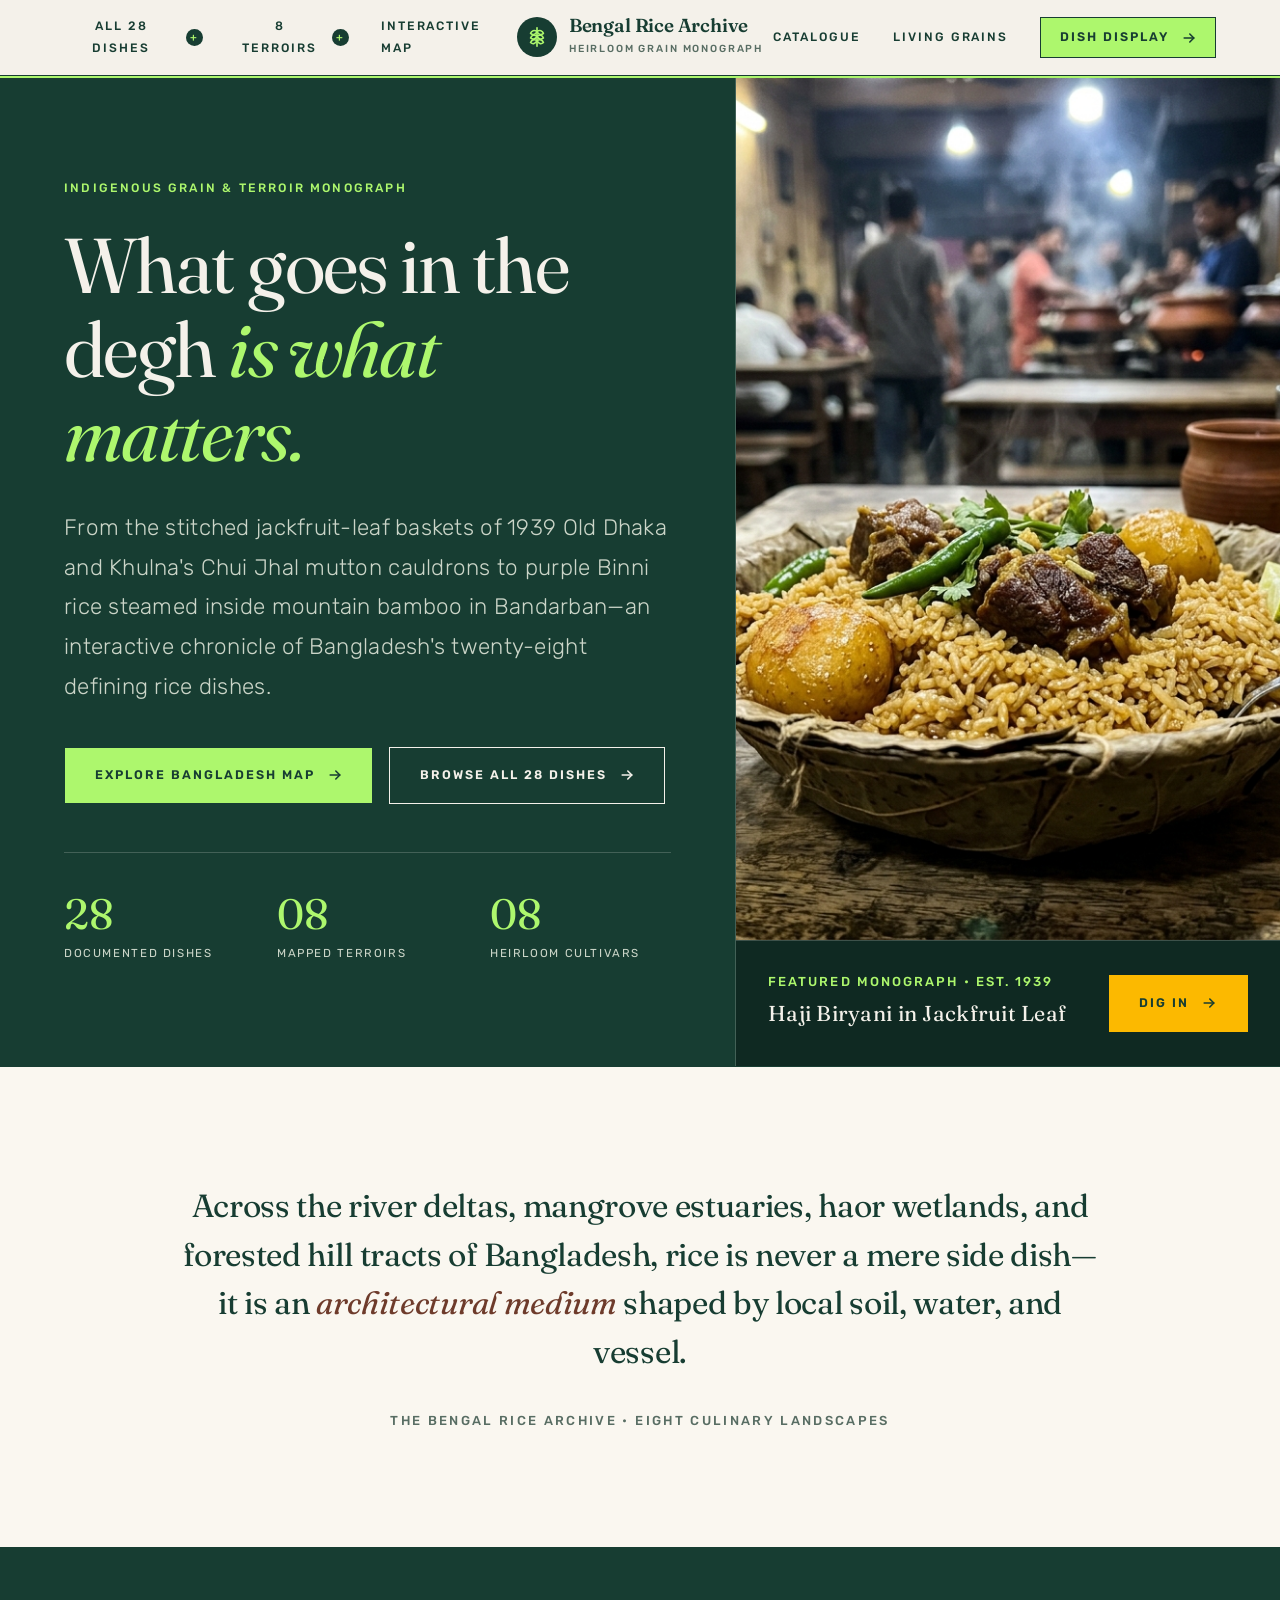
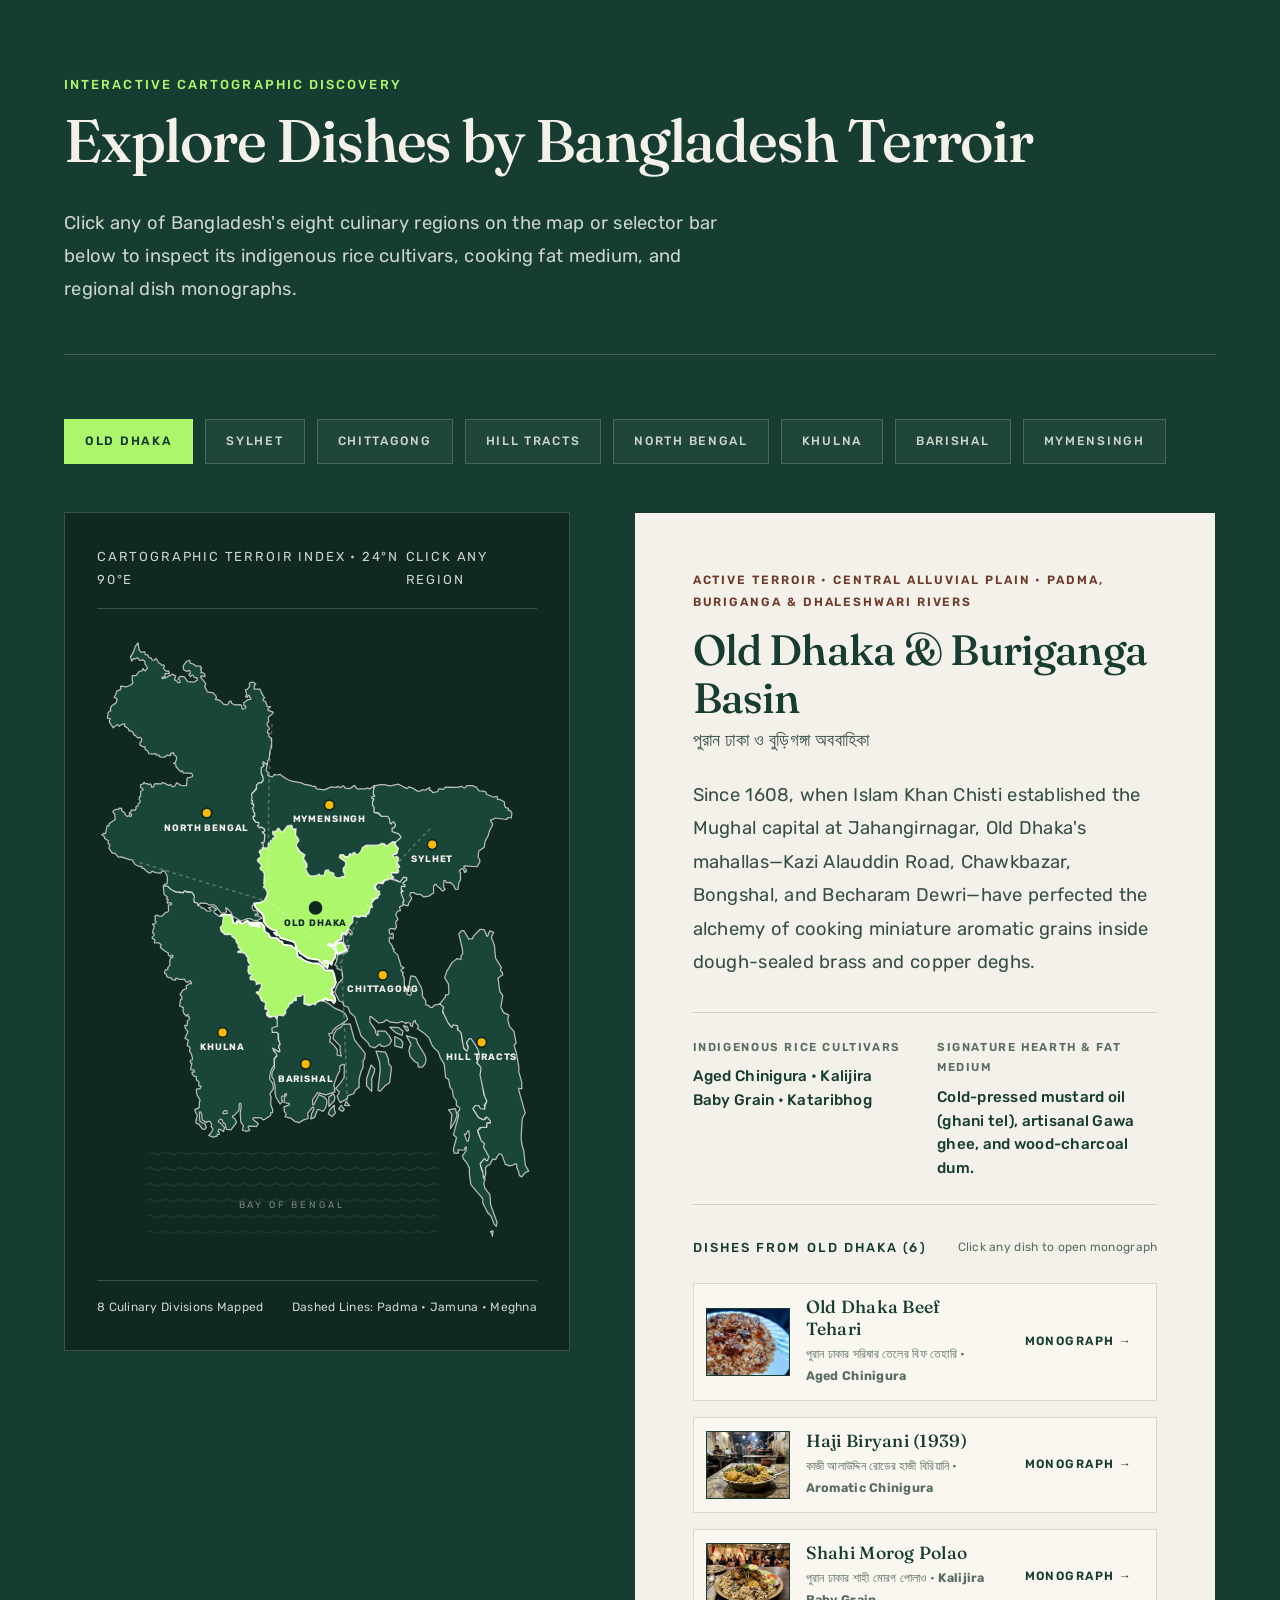
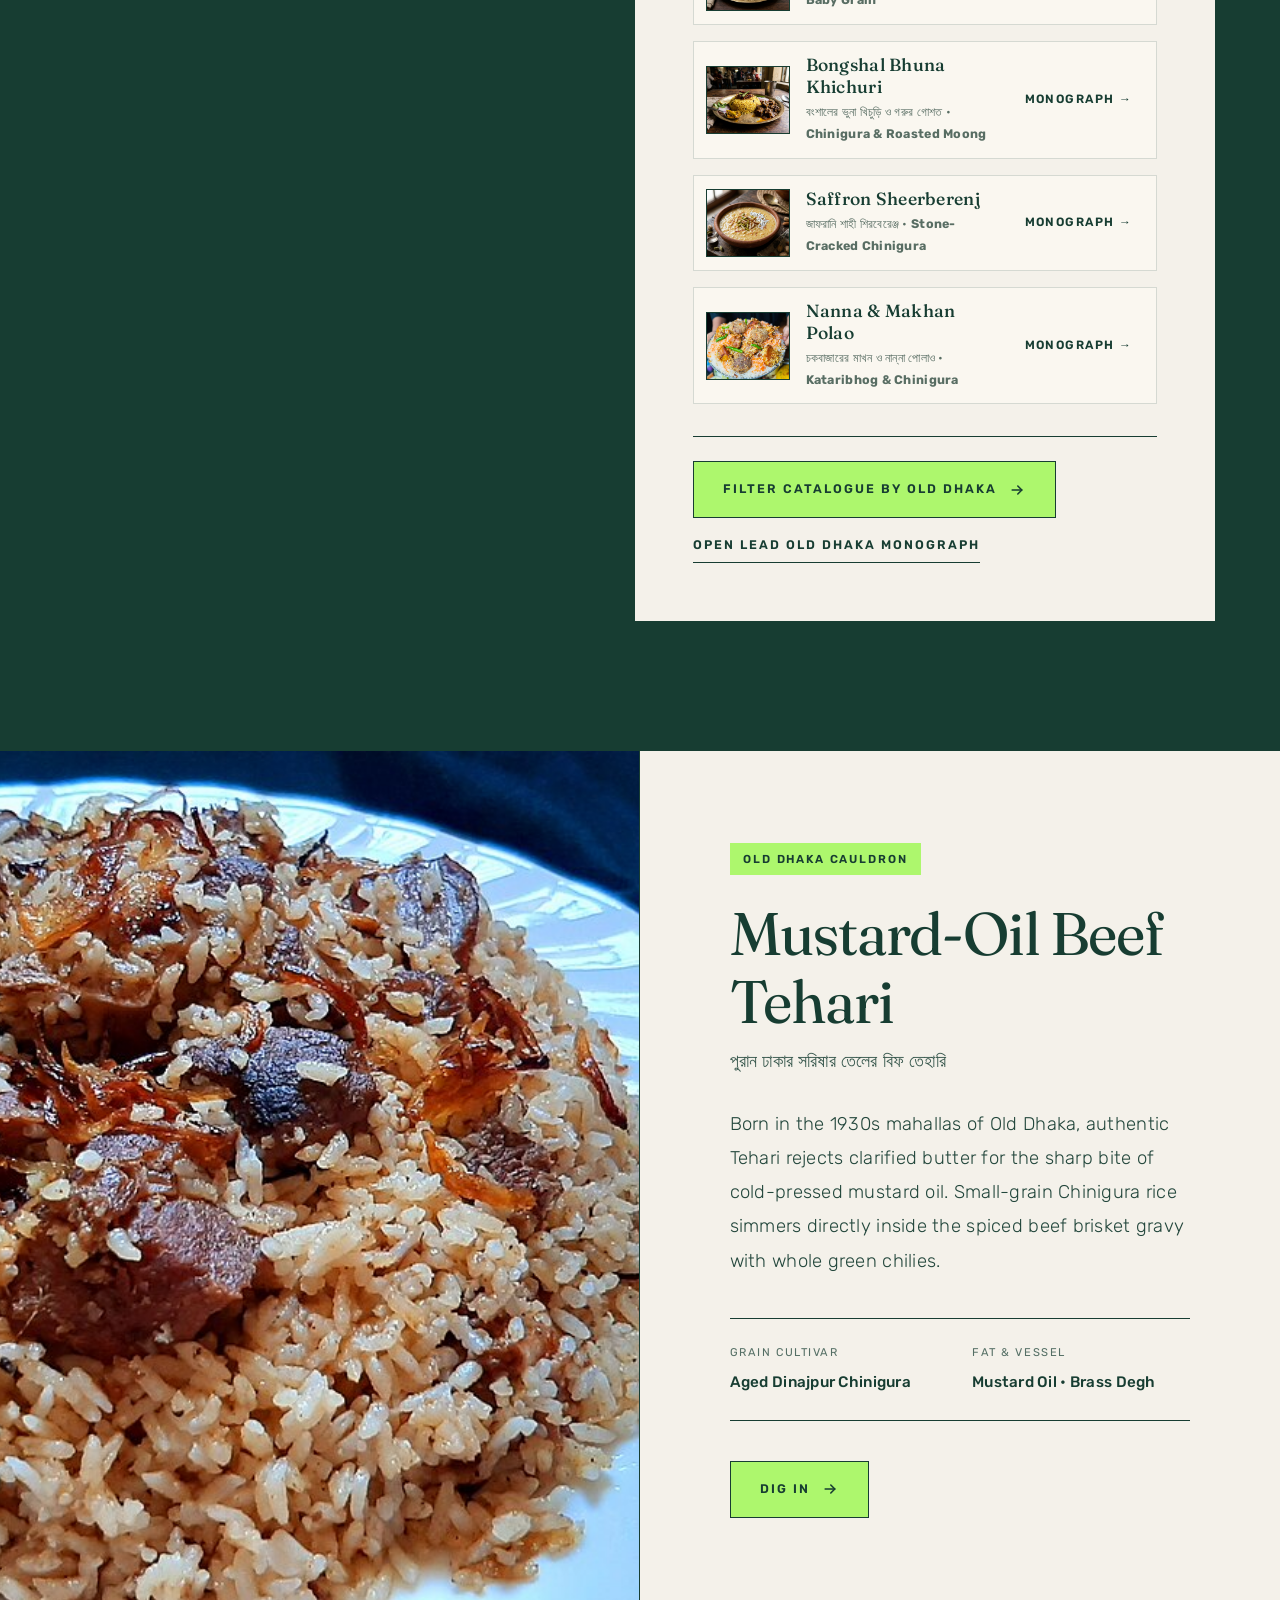
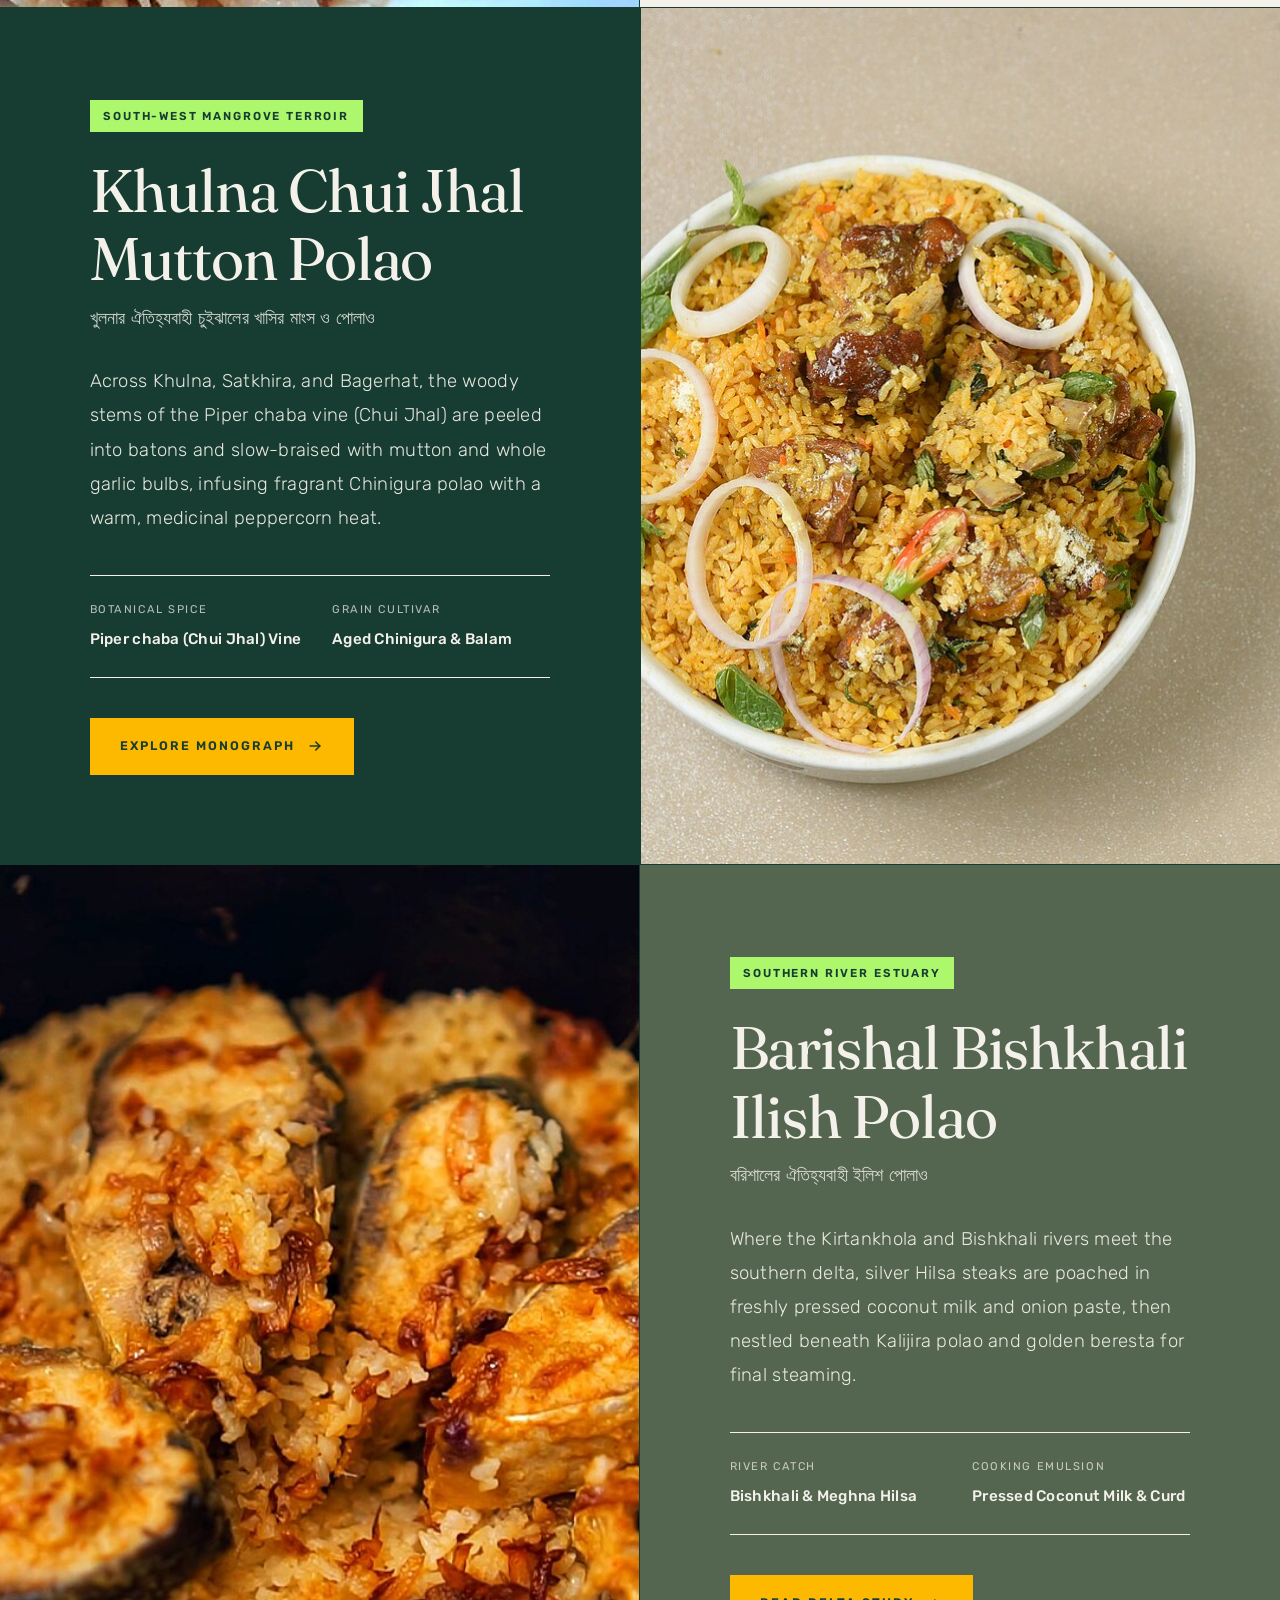
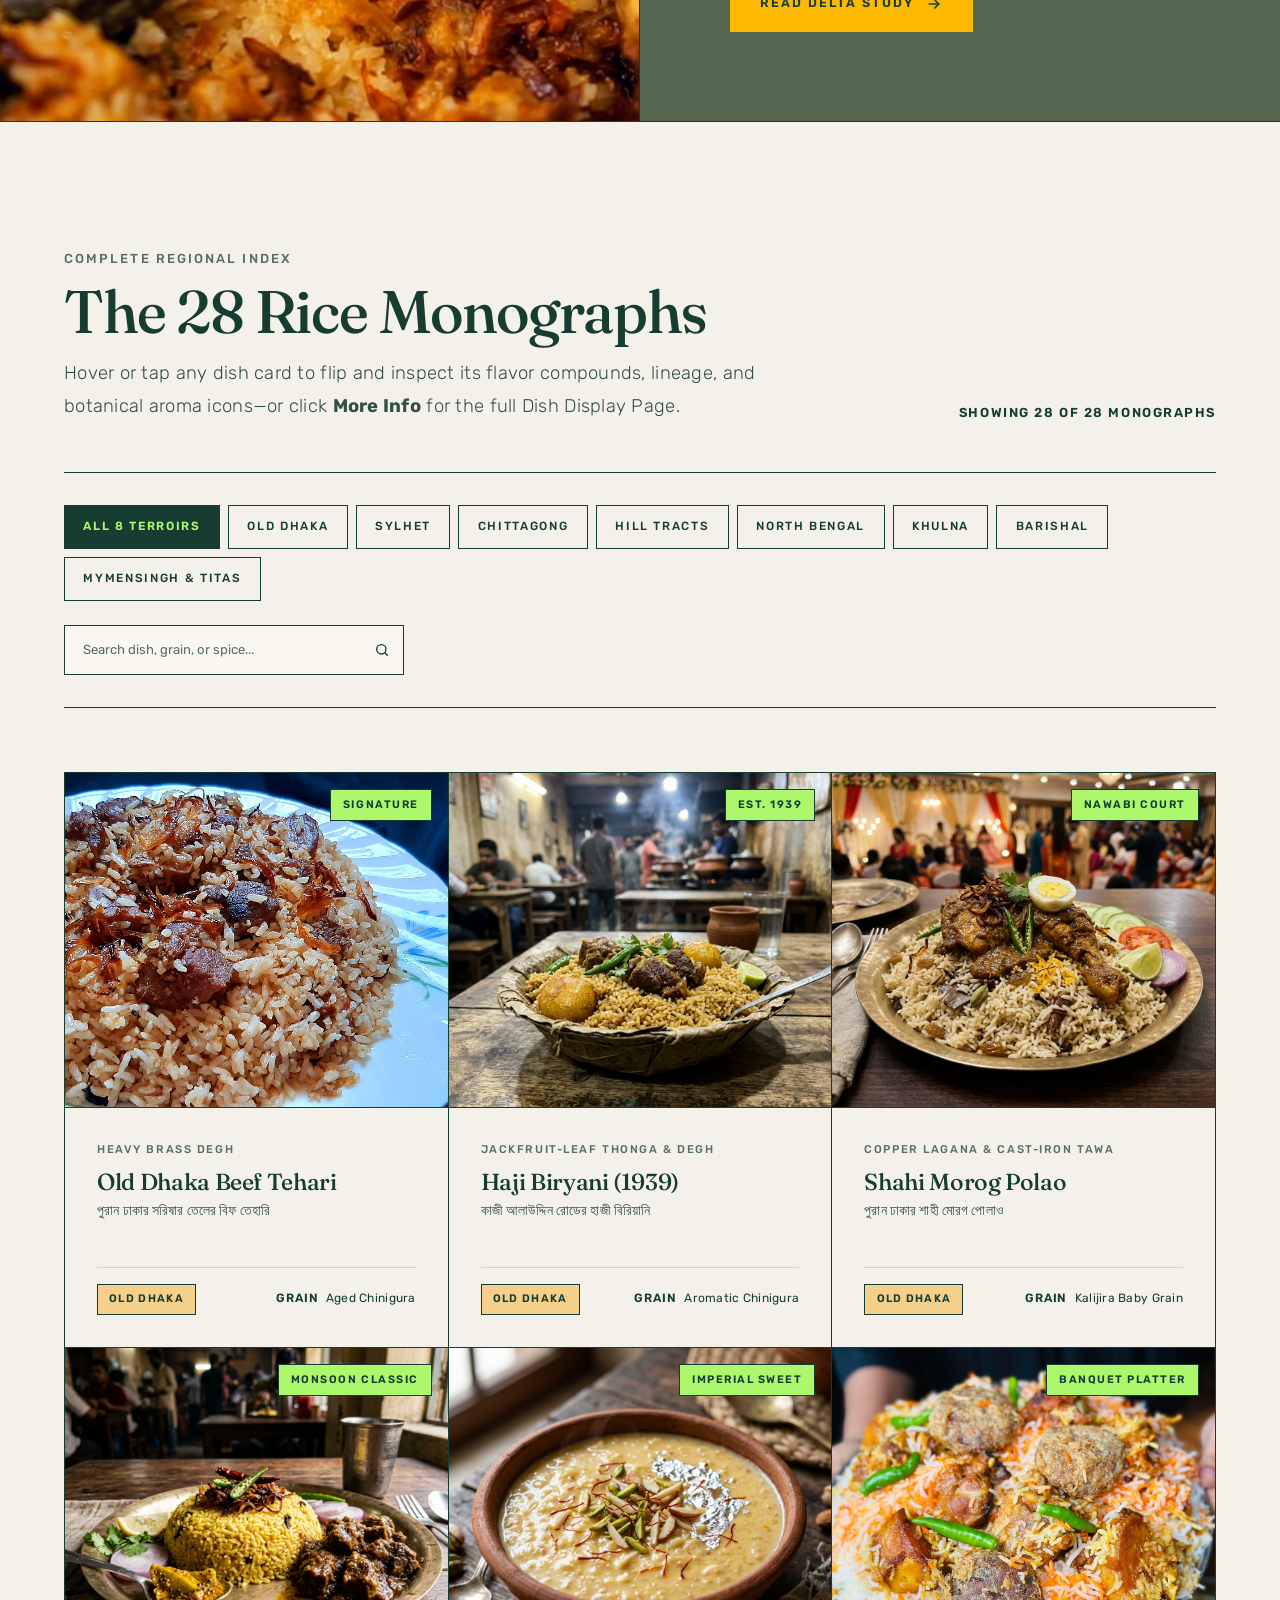
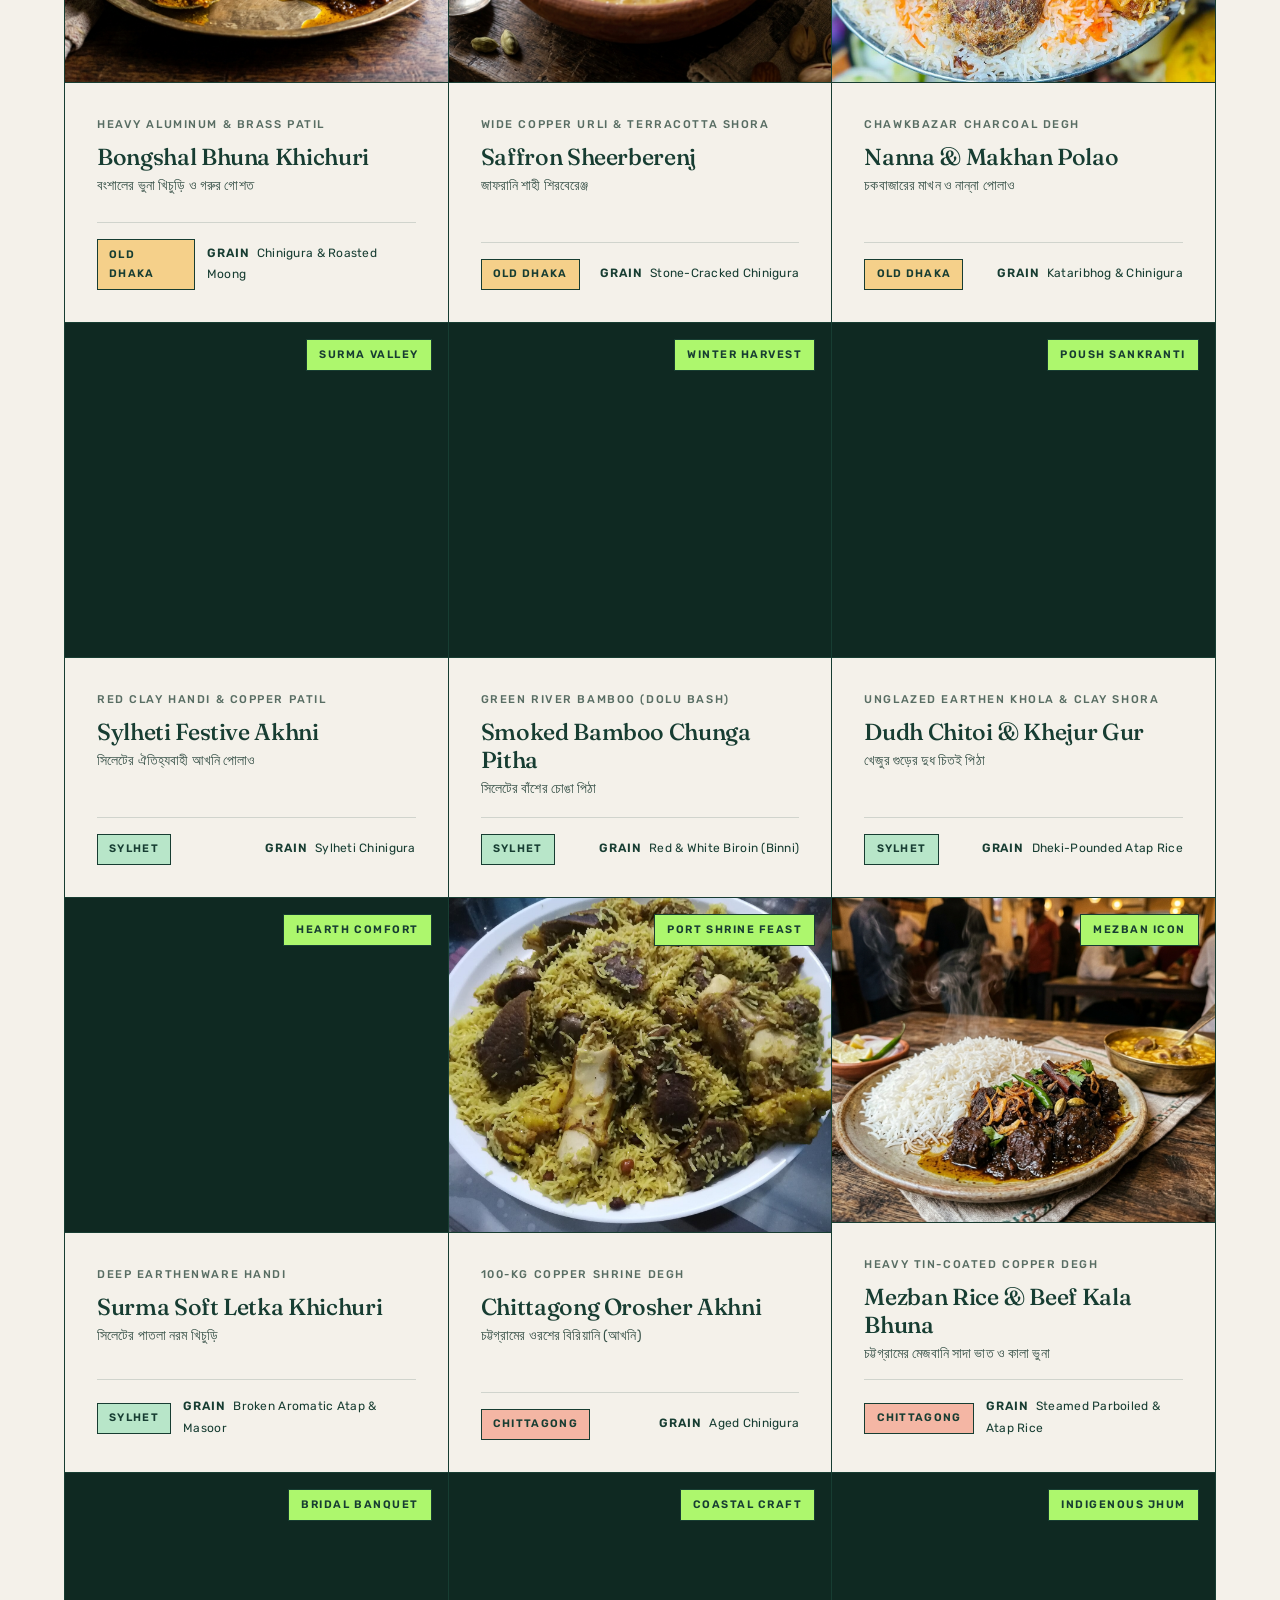
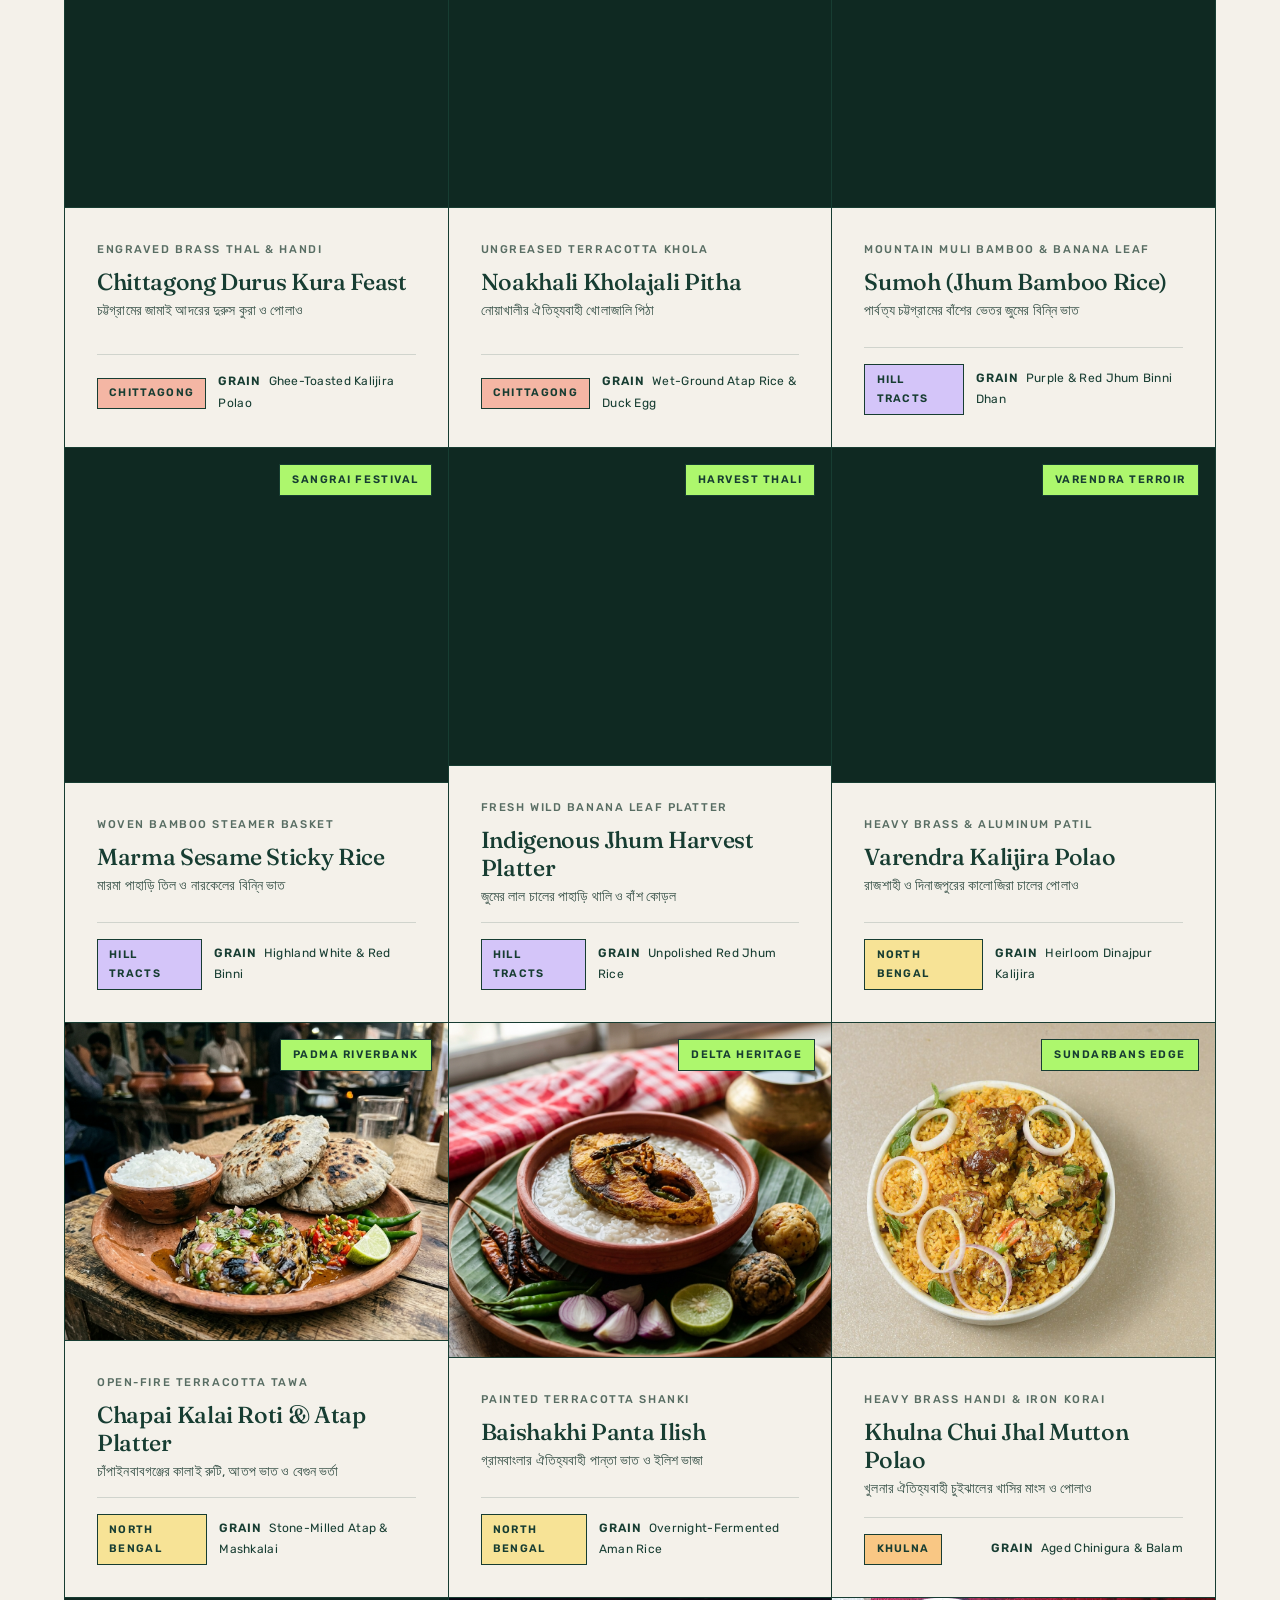
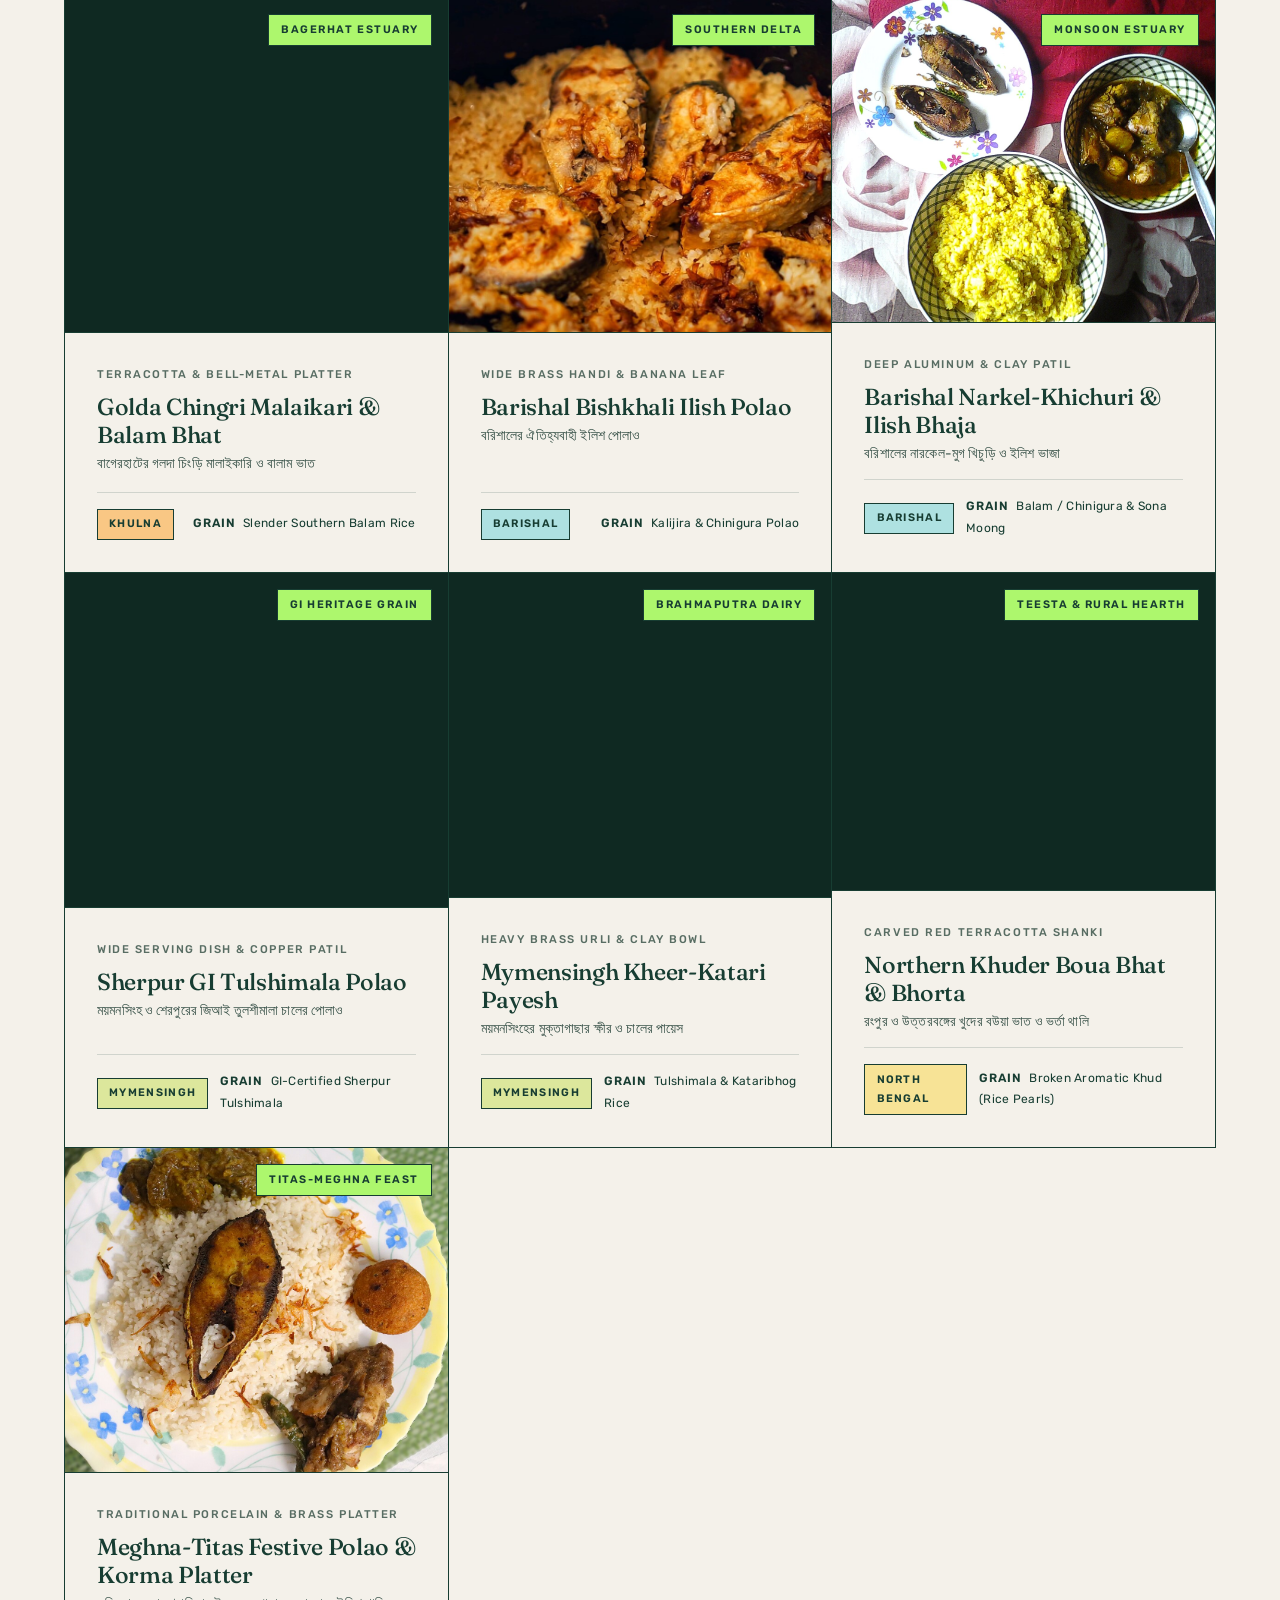
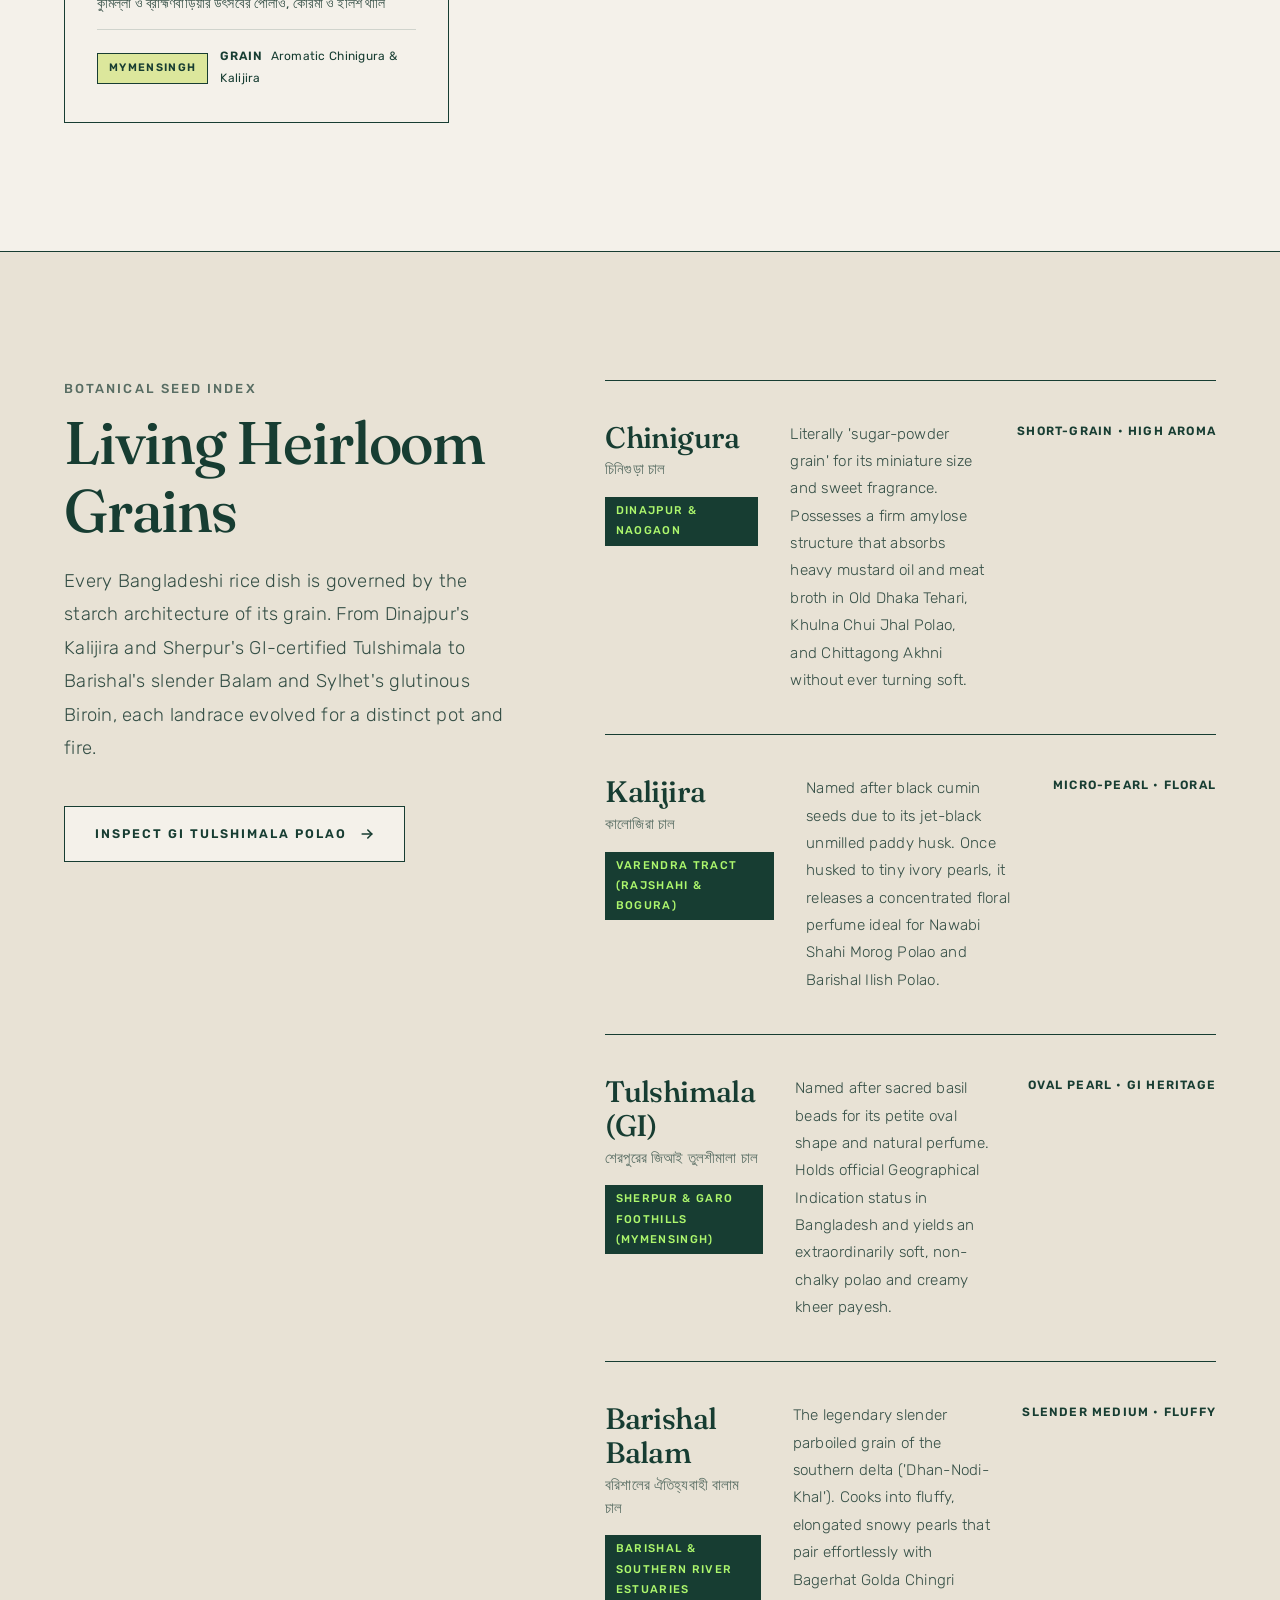
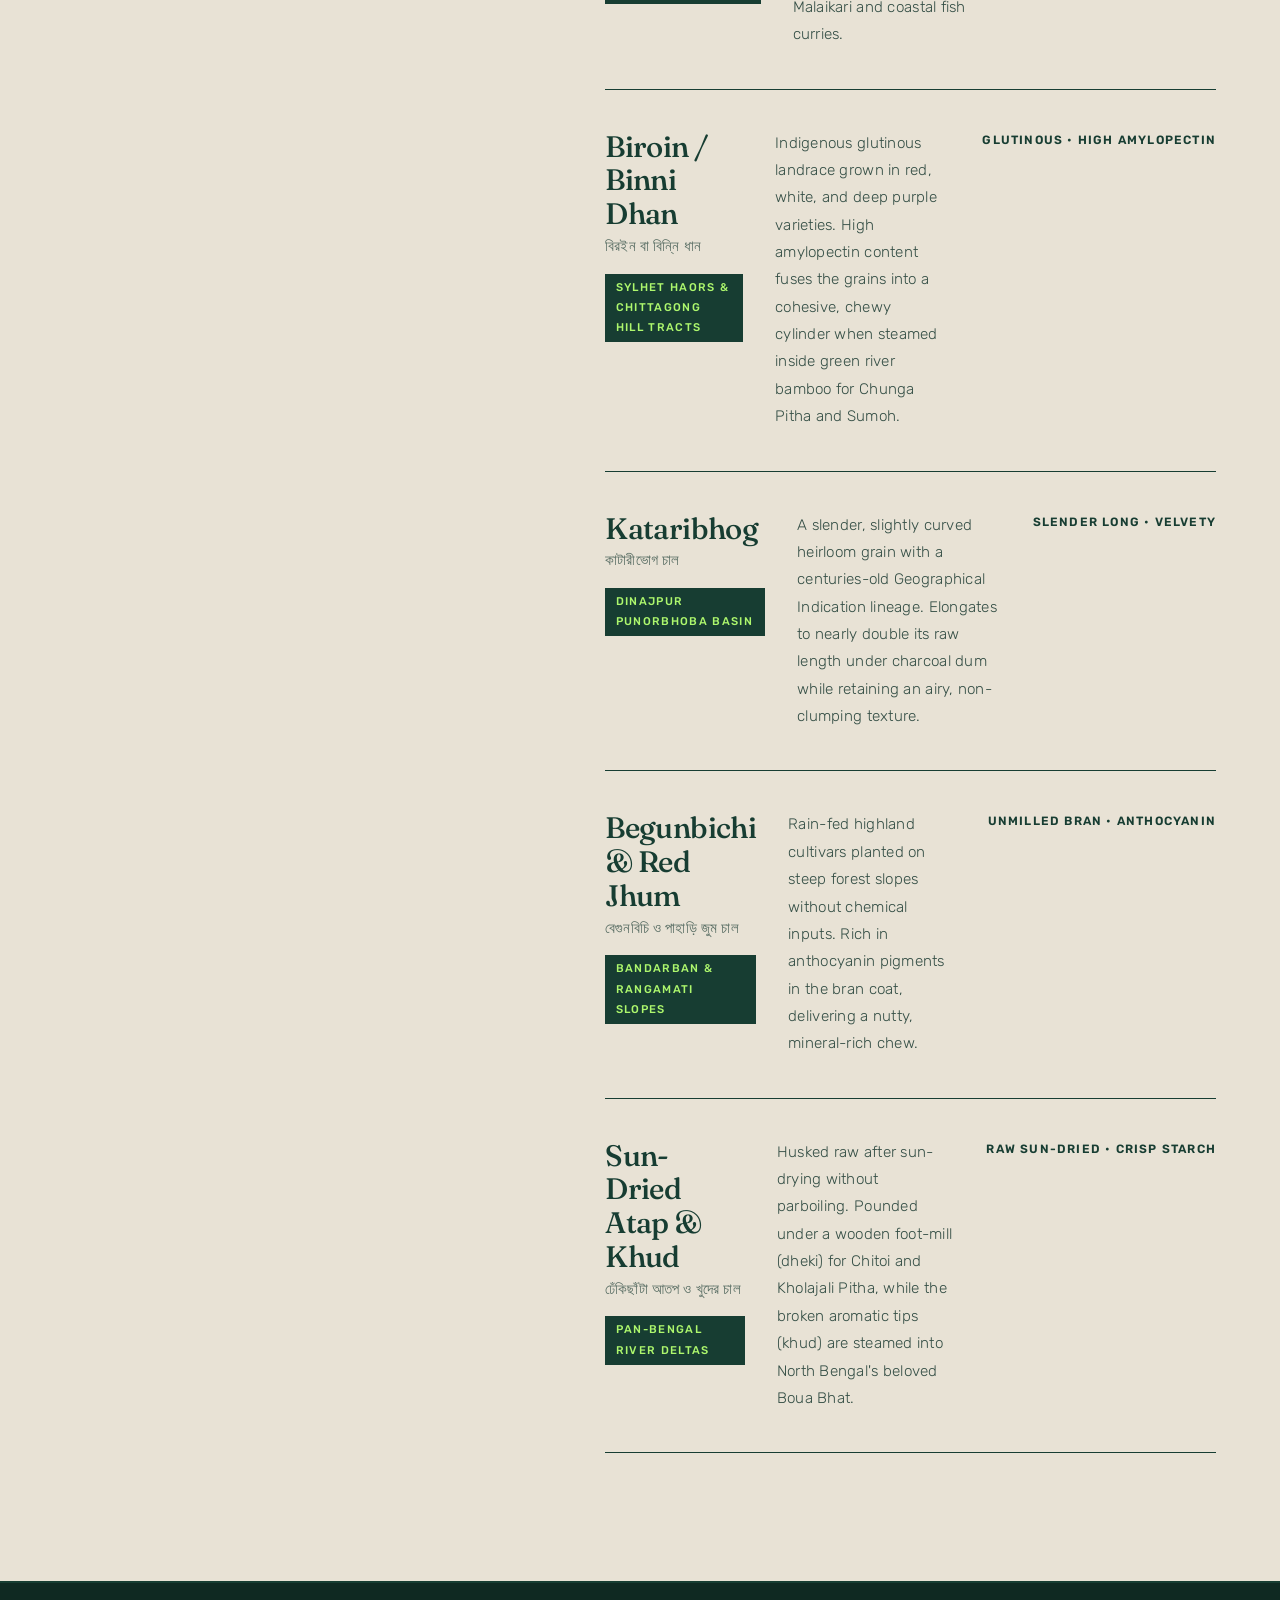
==== commit 21d1e093: "Configure clean URLs and remove index.html from navigation links" ====
--- a/index.html
+++ b/index.html
@@ -320,14 +320,14 @@
         <div>
           <div class="footer-col-title">Eight Regional Terroirs</div>
           <ul class="footer-links">
-            <li><a href="./index.html?region=Old%20Dhaka#bangladesh-map">Old Dhaka &amp; Buriganga Basin</a></li>
-            <li><a href="./index.html?region=Sylhet#bangladesh-map">Sylhet &amp; Surma-Haor Valley</a></li>
-            <li><a href="./index.html?region=Chittagong#bangladesh-map">Chittagong &amp; Coastal Mezban</a></li>
-            <li><a href="./index.html?region=Hill%20Tracts#bangladesh-map">Chittagong Hill Tracts Jhum</a></li>
-            <li><a href="./index.html?region=North%20Bengal#bangladesh-map">Rajshahi, Varendra &amp; Teesta North</a></li>
-            <li><a href="./index.html?region=Khulna#bangladesh-map">Khulna &amp; Sundarbans Mangrove</a></li>
-            <li><a href="./index.html?region=Barishal#bangladesh-map">Barishal &amp; Southern River Delta</a></li>
-            <li><a href="./index.html?region=Mymensingh#bangladesh-map">Mymensingh, Garo Hills &amp; Titas</a></li>
+            <li><a href="./?region=Old%20Dhaka#bangladesh-map">Old Dhaka &amp; Buriganga Basin</a></li>
+            <li><a href="./?region=Sylhet#bangladesh-map">Sylhet &amp; Surma-Haor Valley</a></li>
+            <li><a href="./?region=Chittagong#bangladesh-map">Chittagong &amp; Coastal Mezban</a></li>
+            <li><a href="./?region=Hill%20Tracts#bangladesh-map">Chittagong Hill Tracts Jhum</a></li>
+            <li><a href="./?region=North%20Bengal#bangladesh-map">Rajshahi, Varendra &amp; Teesta North</a></li>
+            <li><a href="./?region=Khulna#bangladesh-map">Khulna &amp; Sundarbans Mangrove</a></li>
+            <li><a href="./?region=Barishal#bangladesh-map">Barishal &amp; Southern River Delta</a></li>
+            <li><a href="./?region=Mymensingh#bangladesh-map">Mymensingh, Garo Hills &amp; Titas</a></li>
           </ul>
         </div>
 
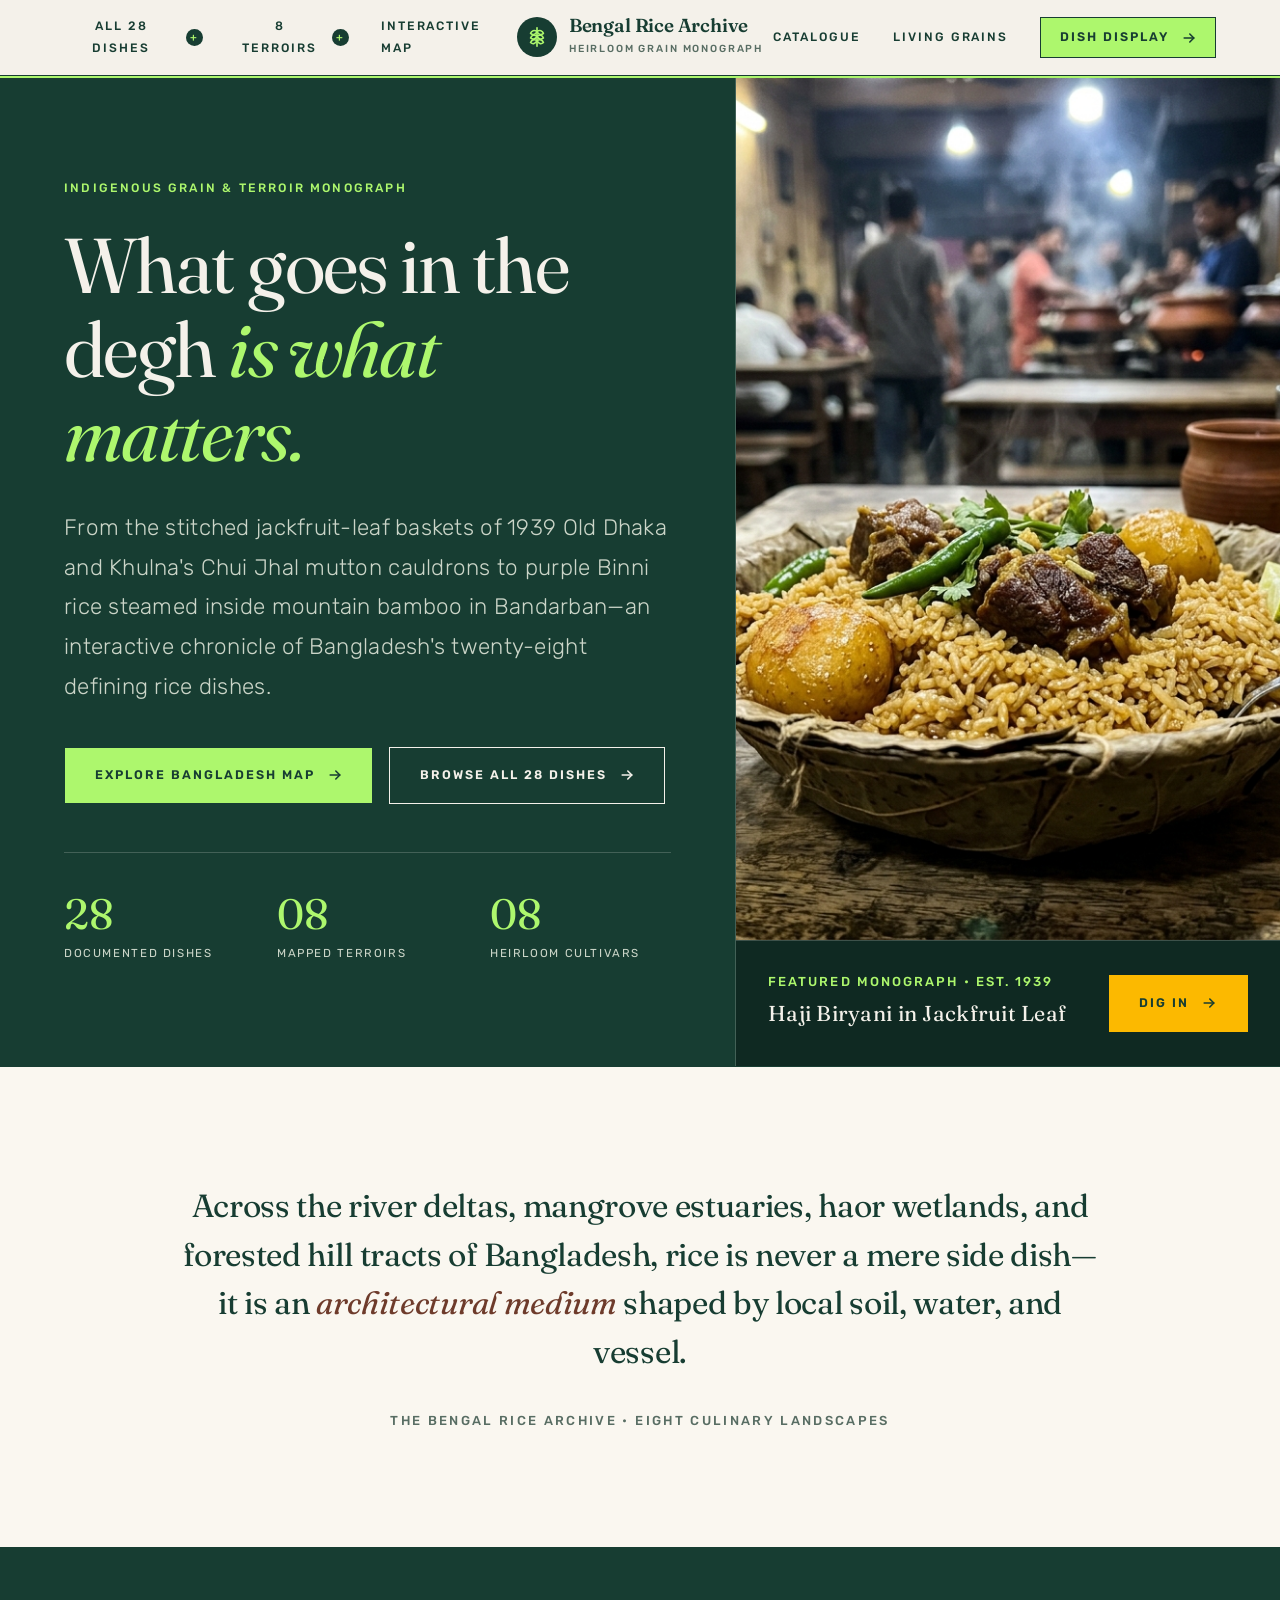
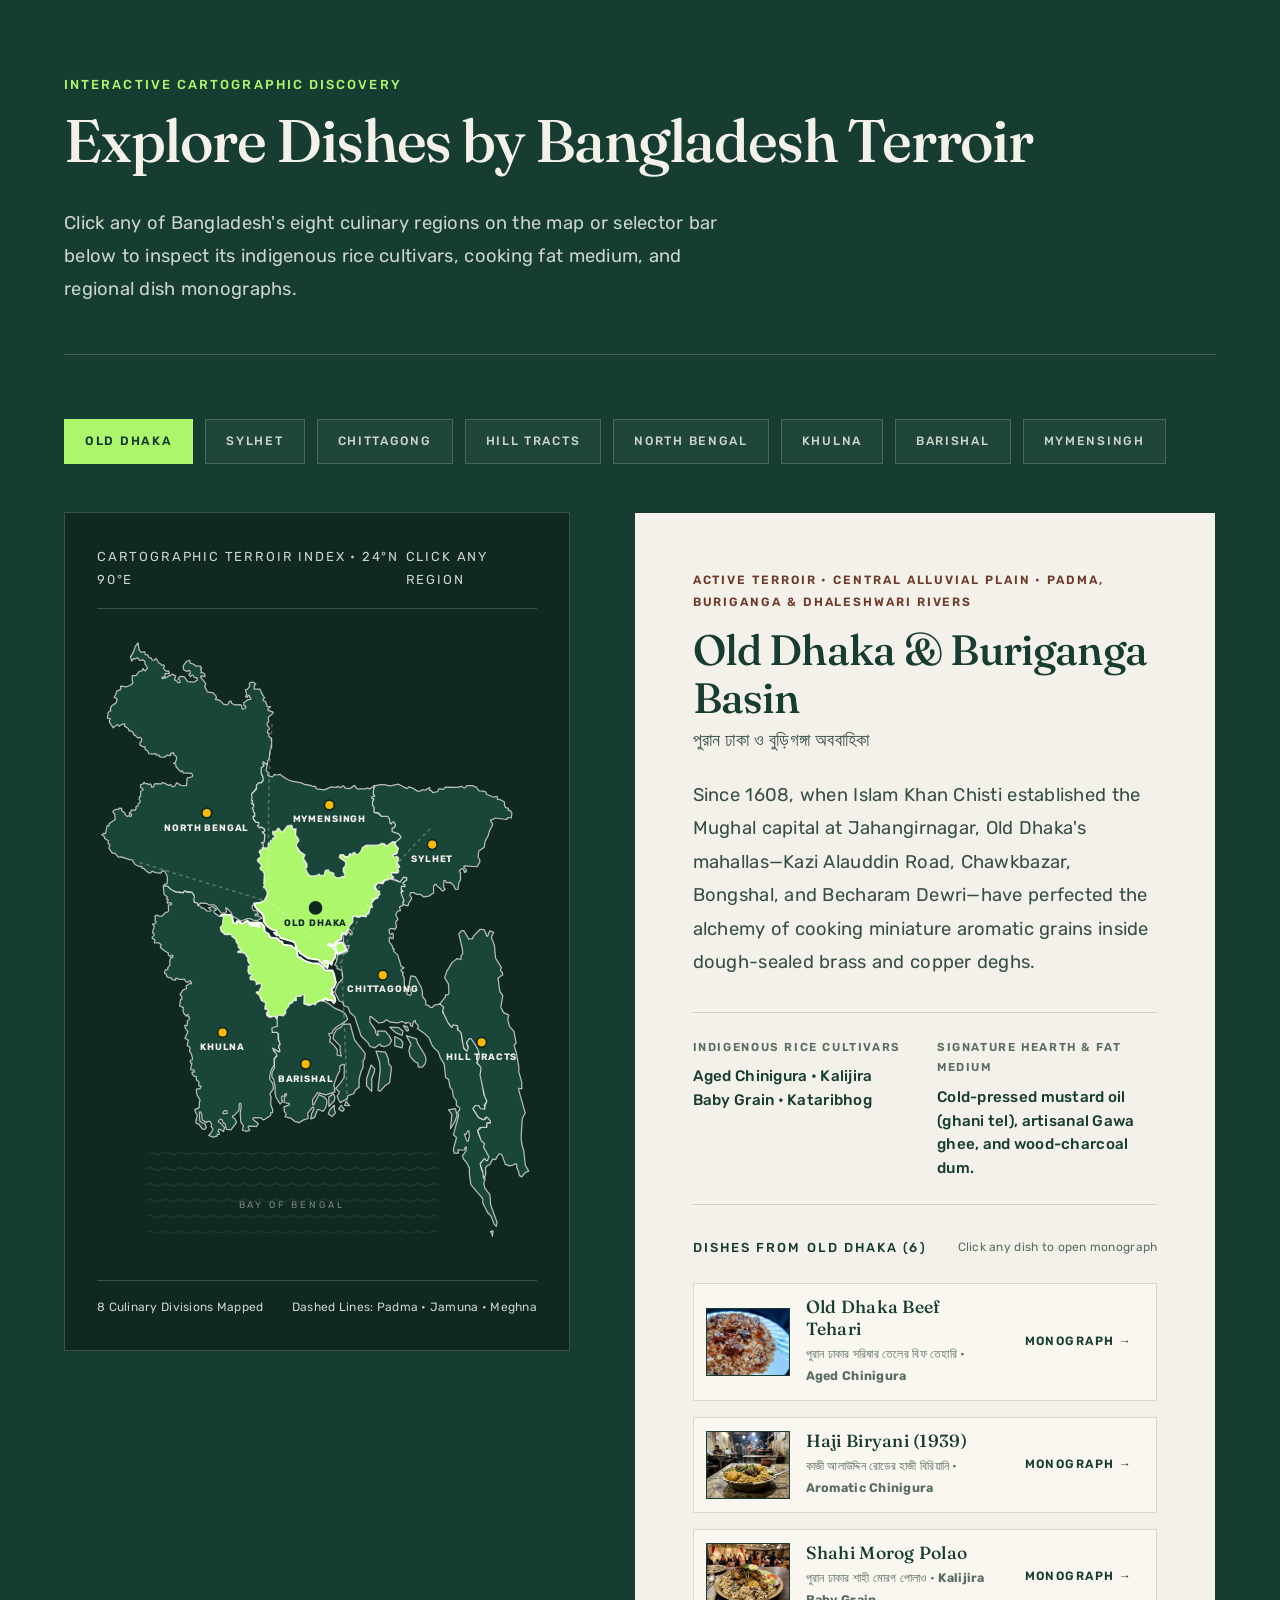
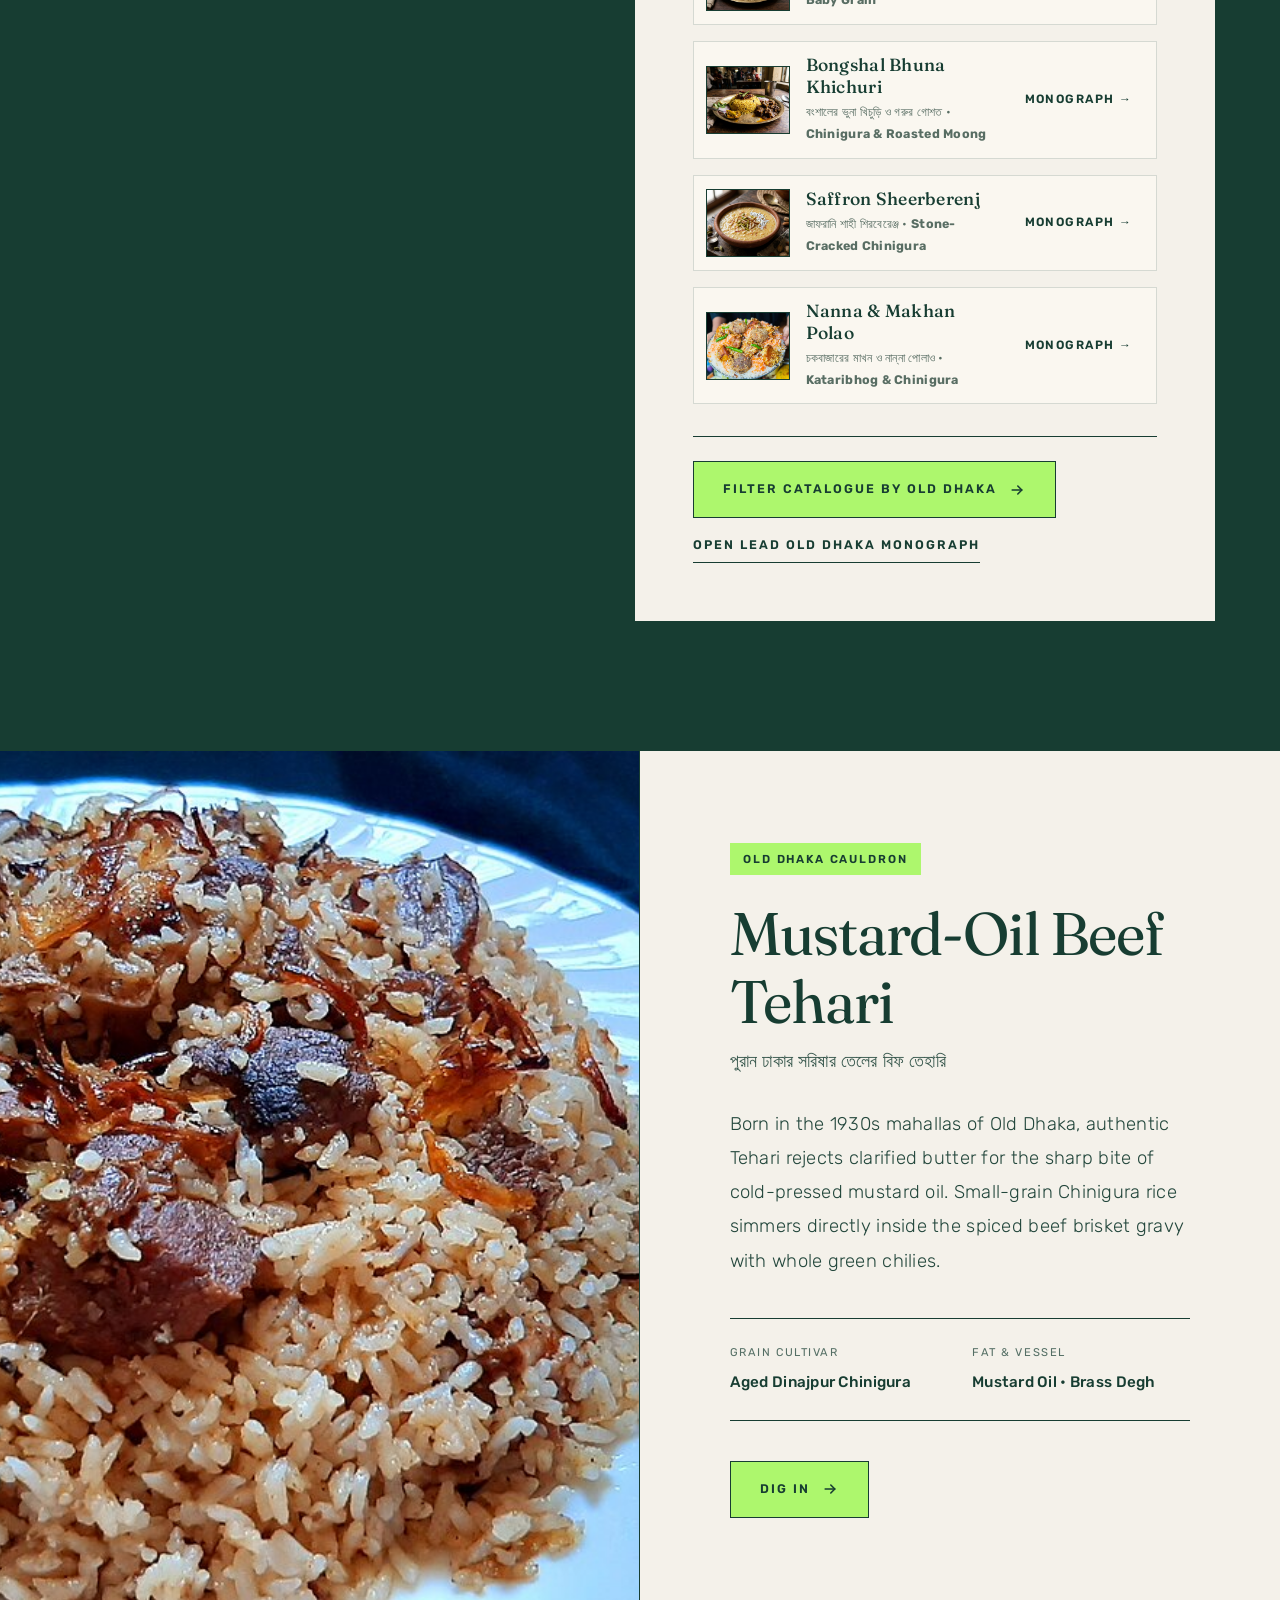
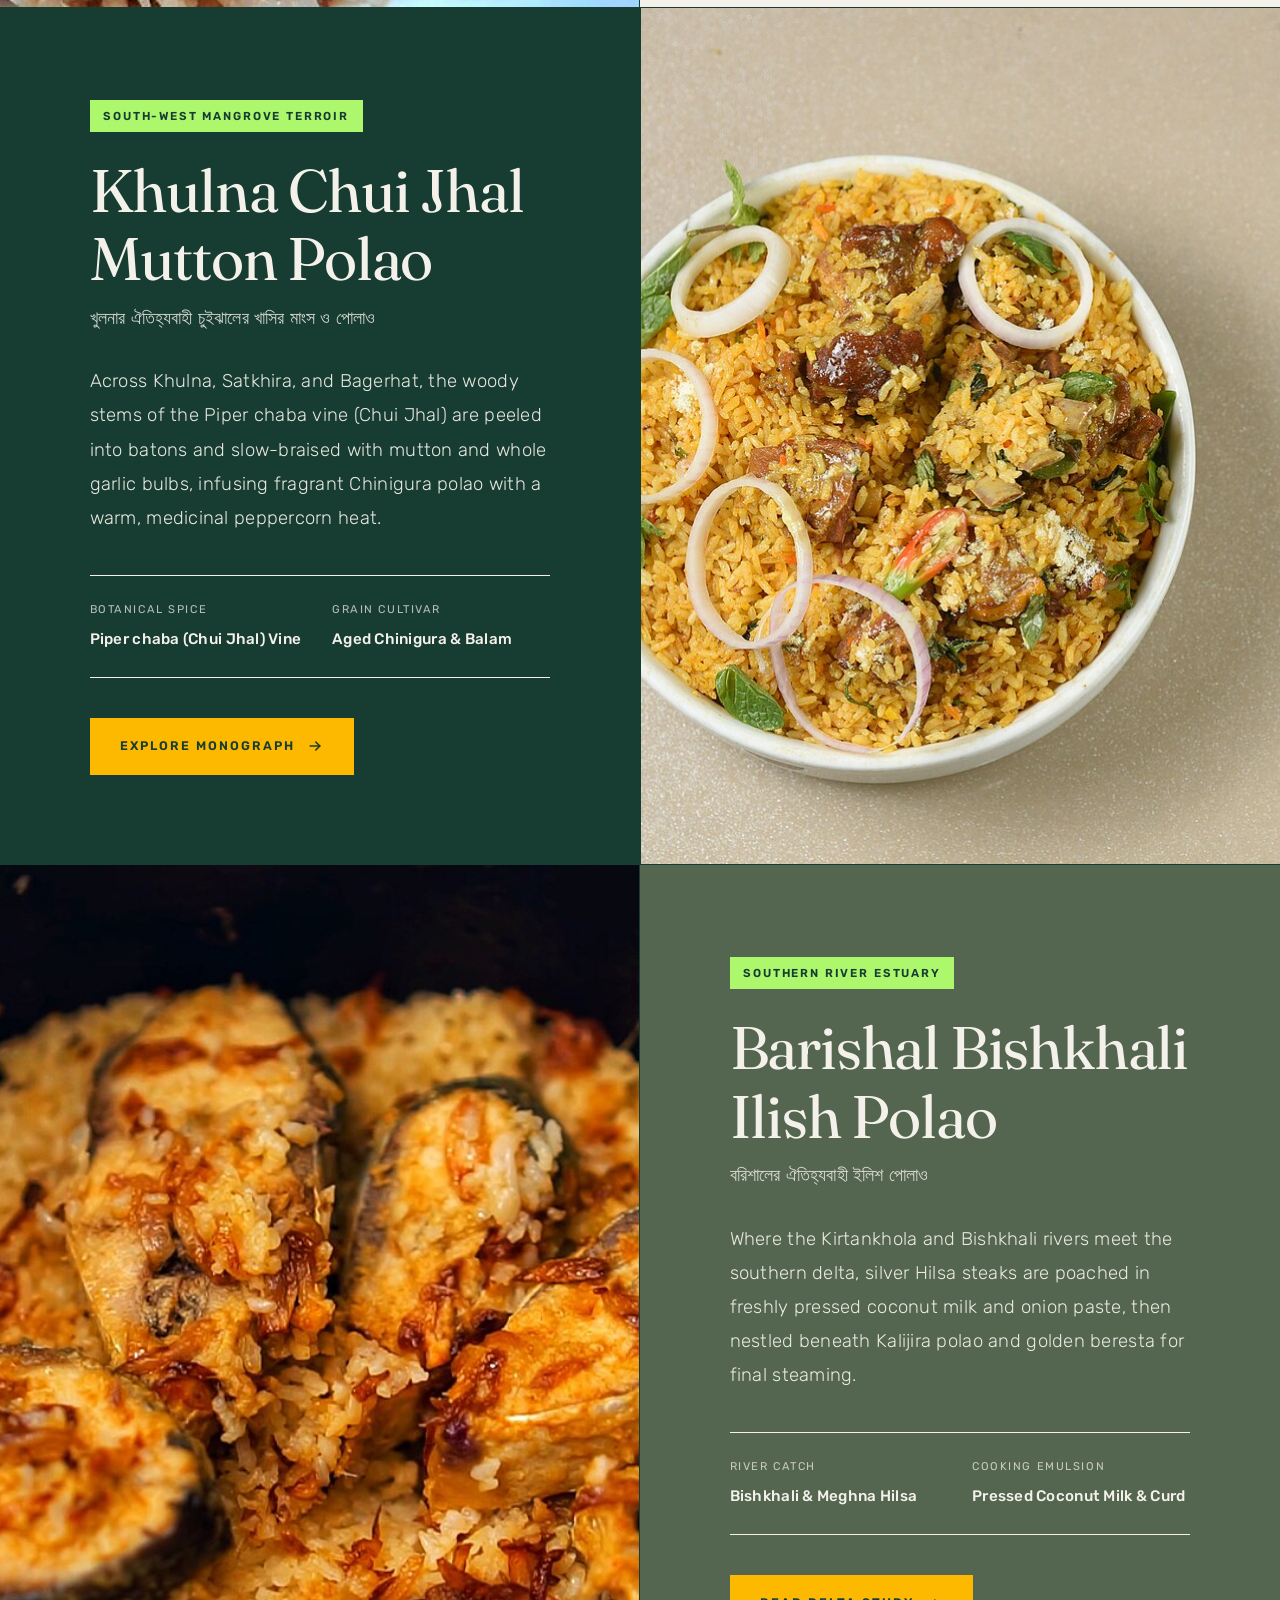
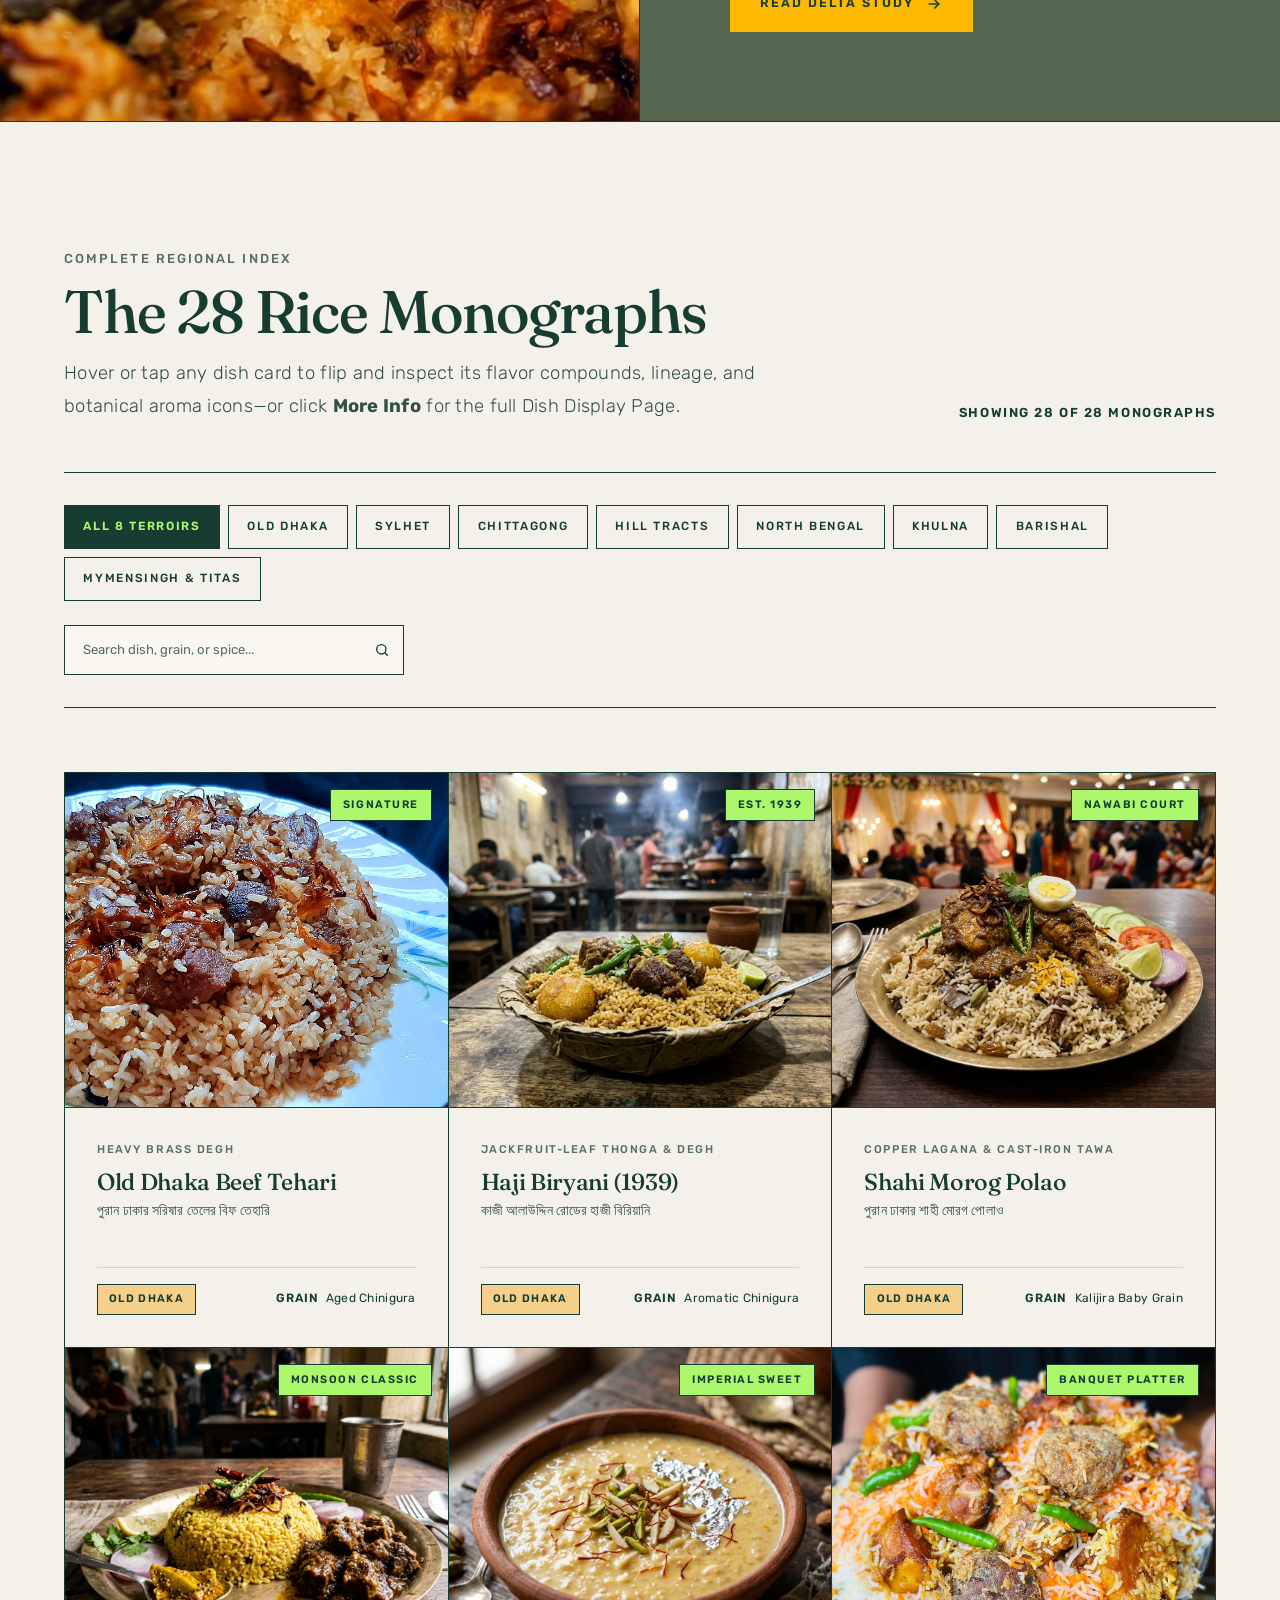
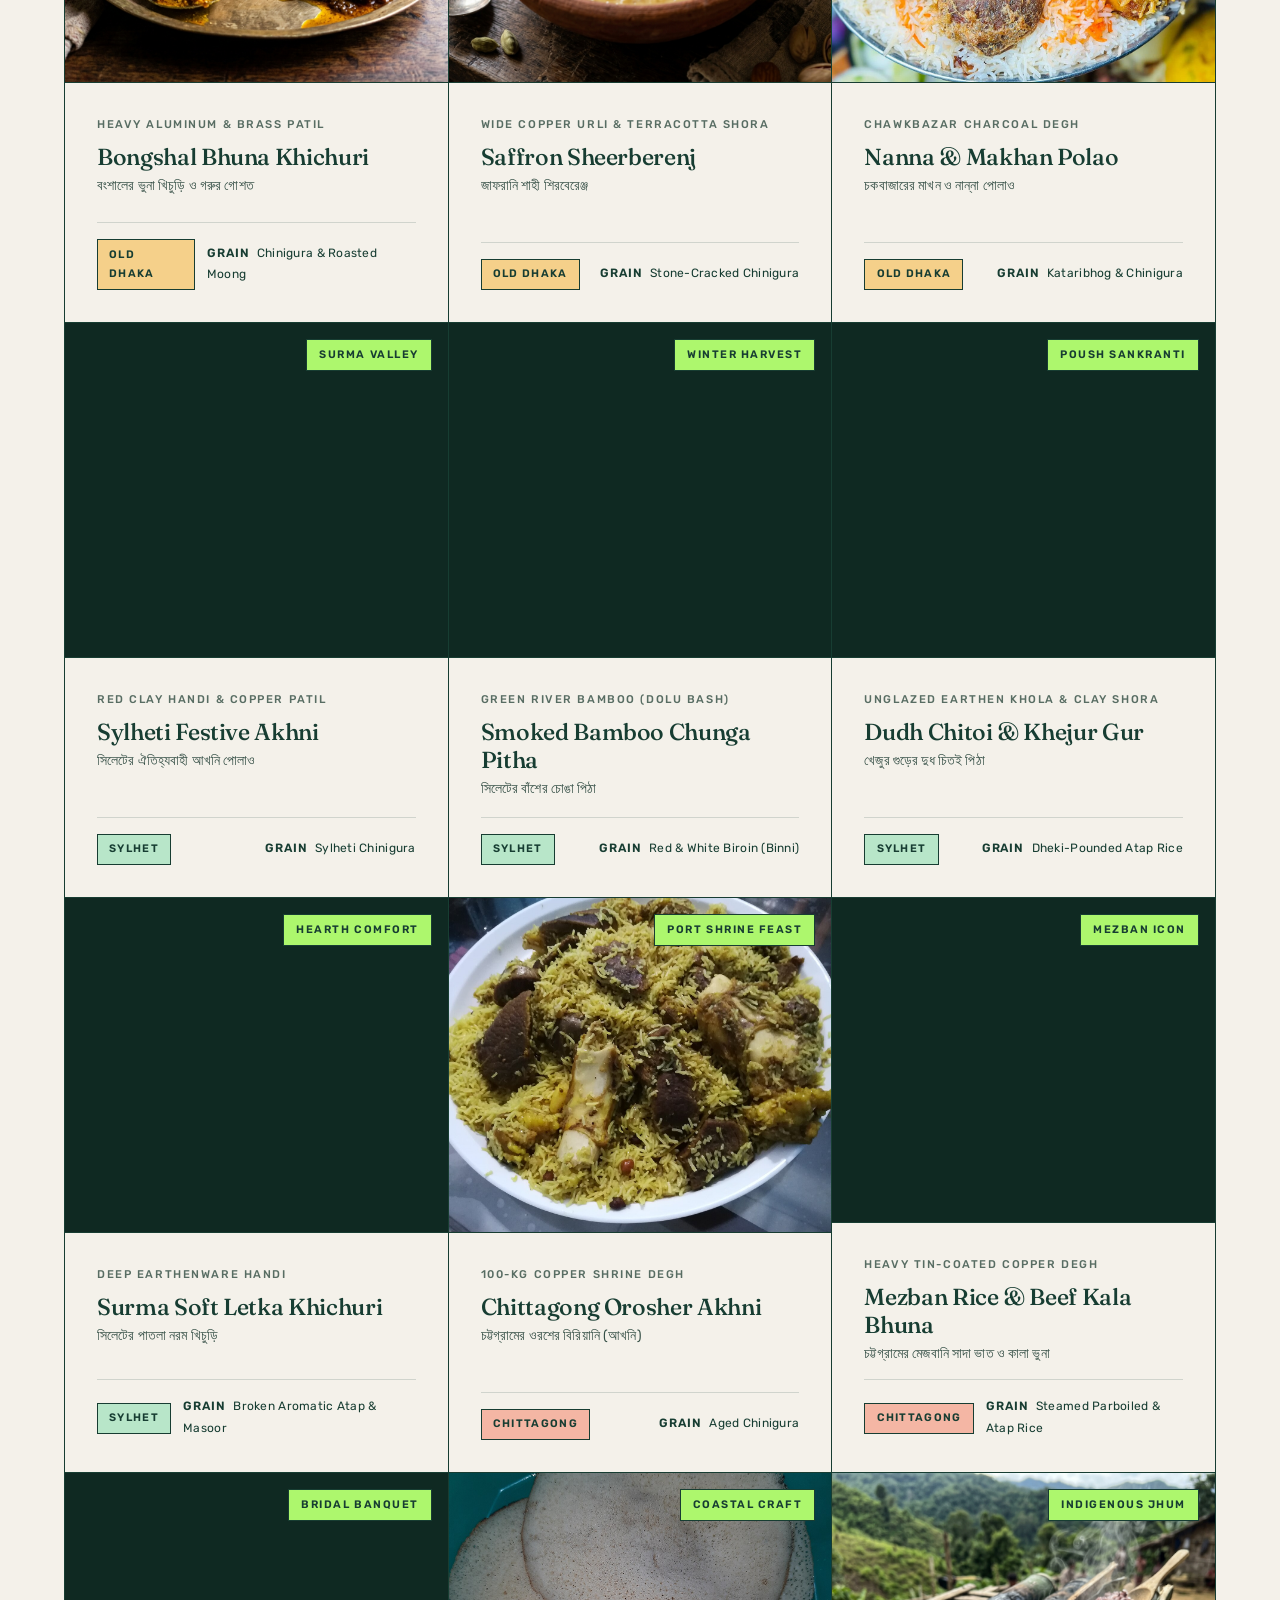
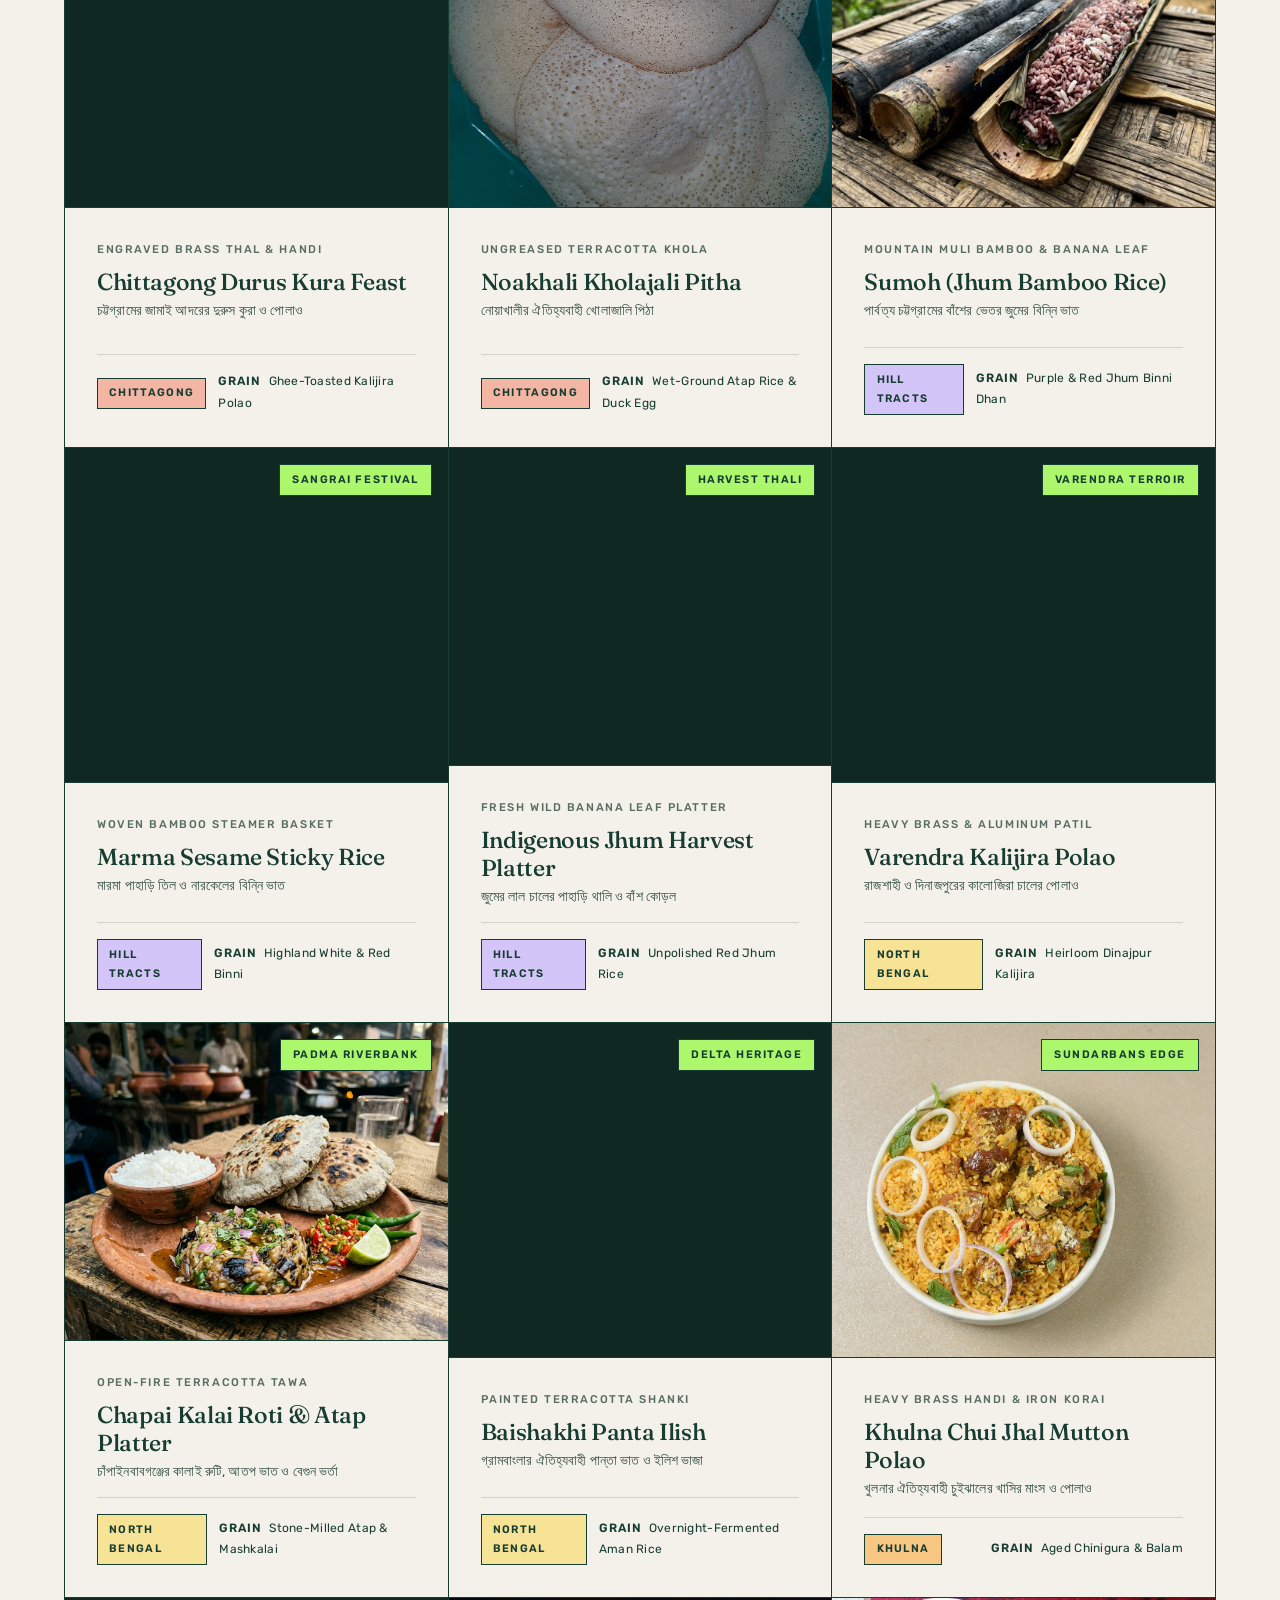
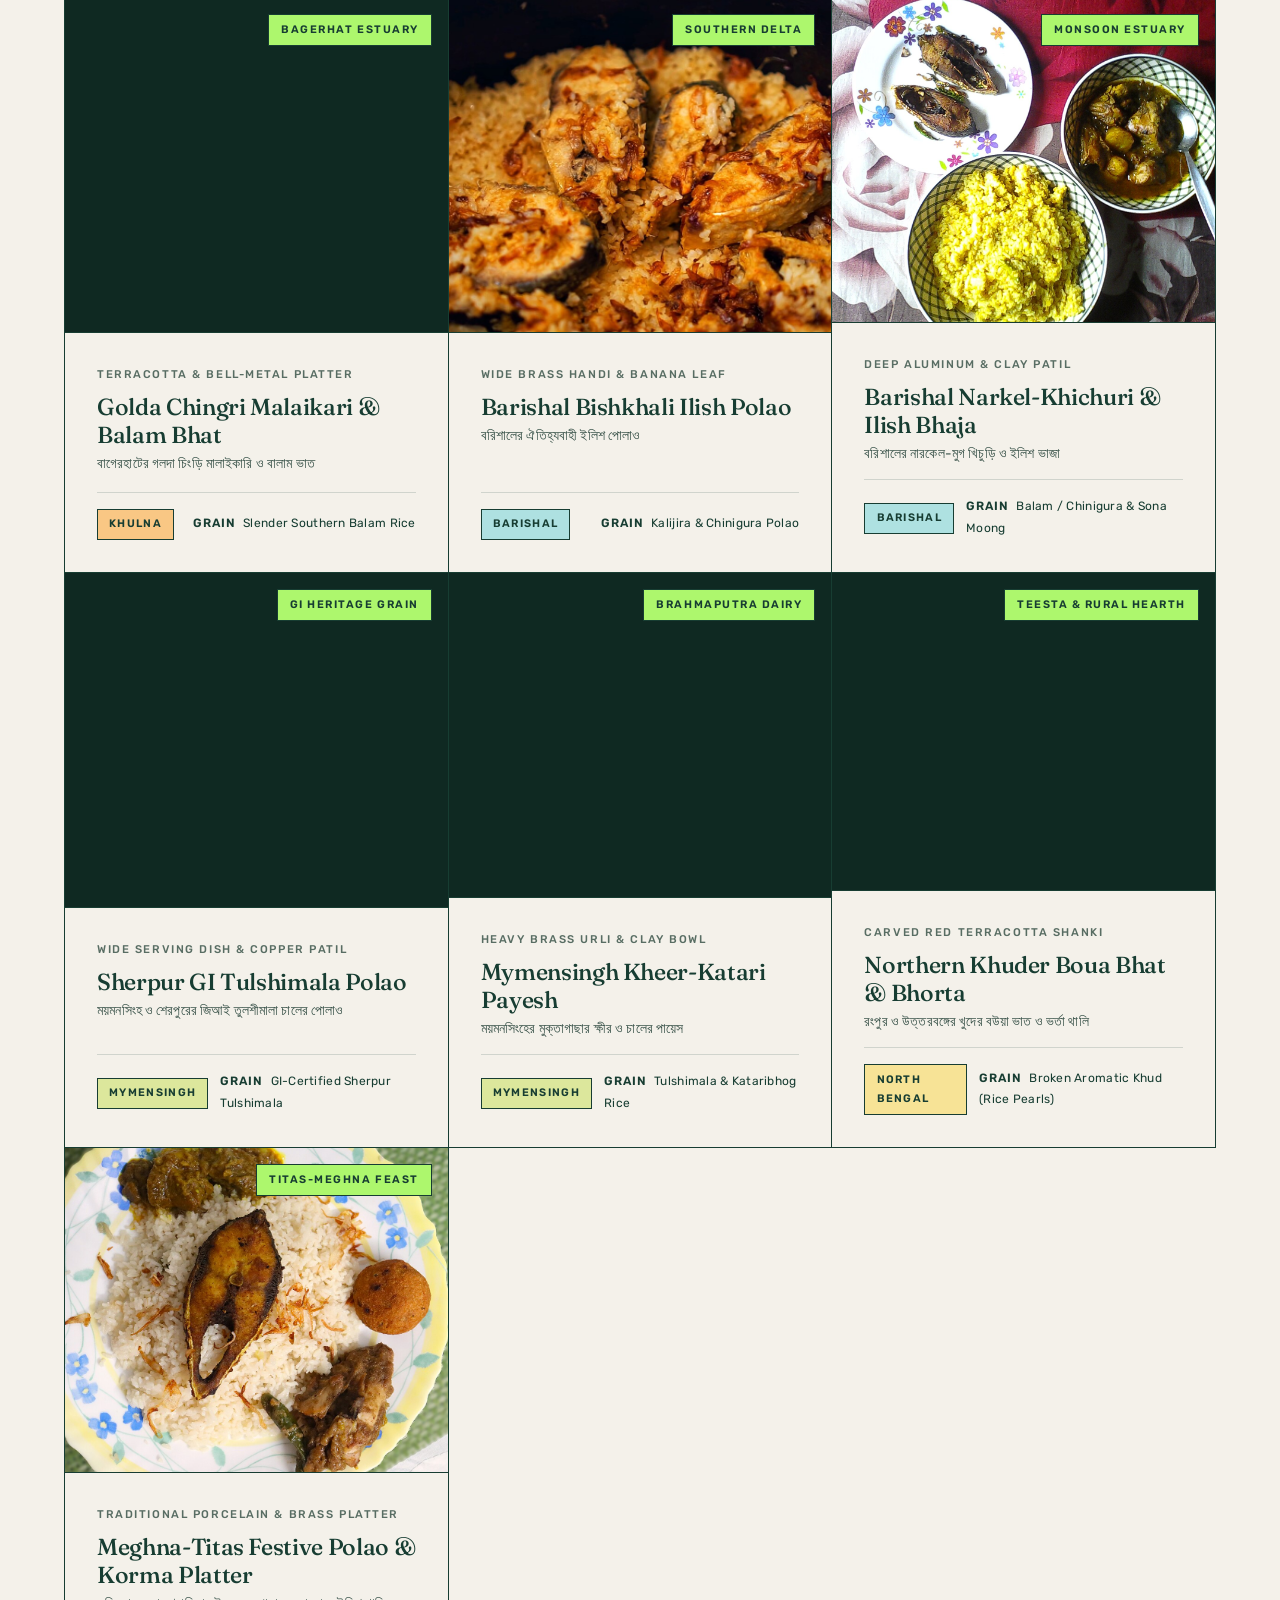
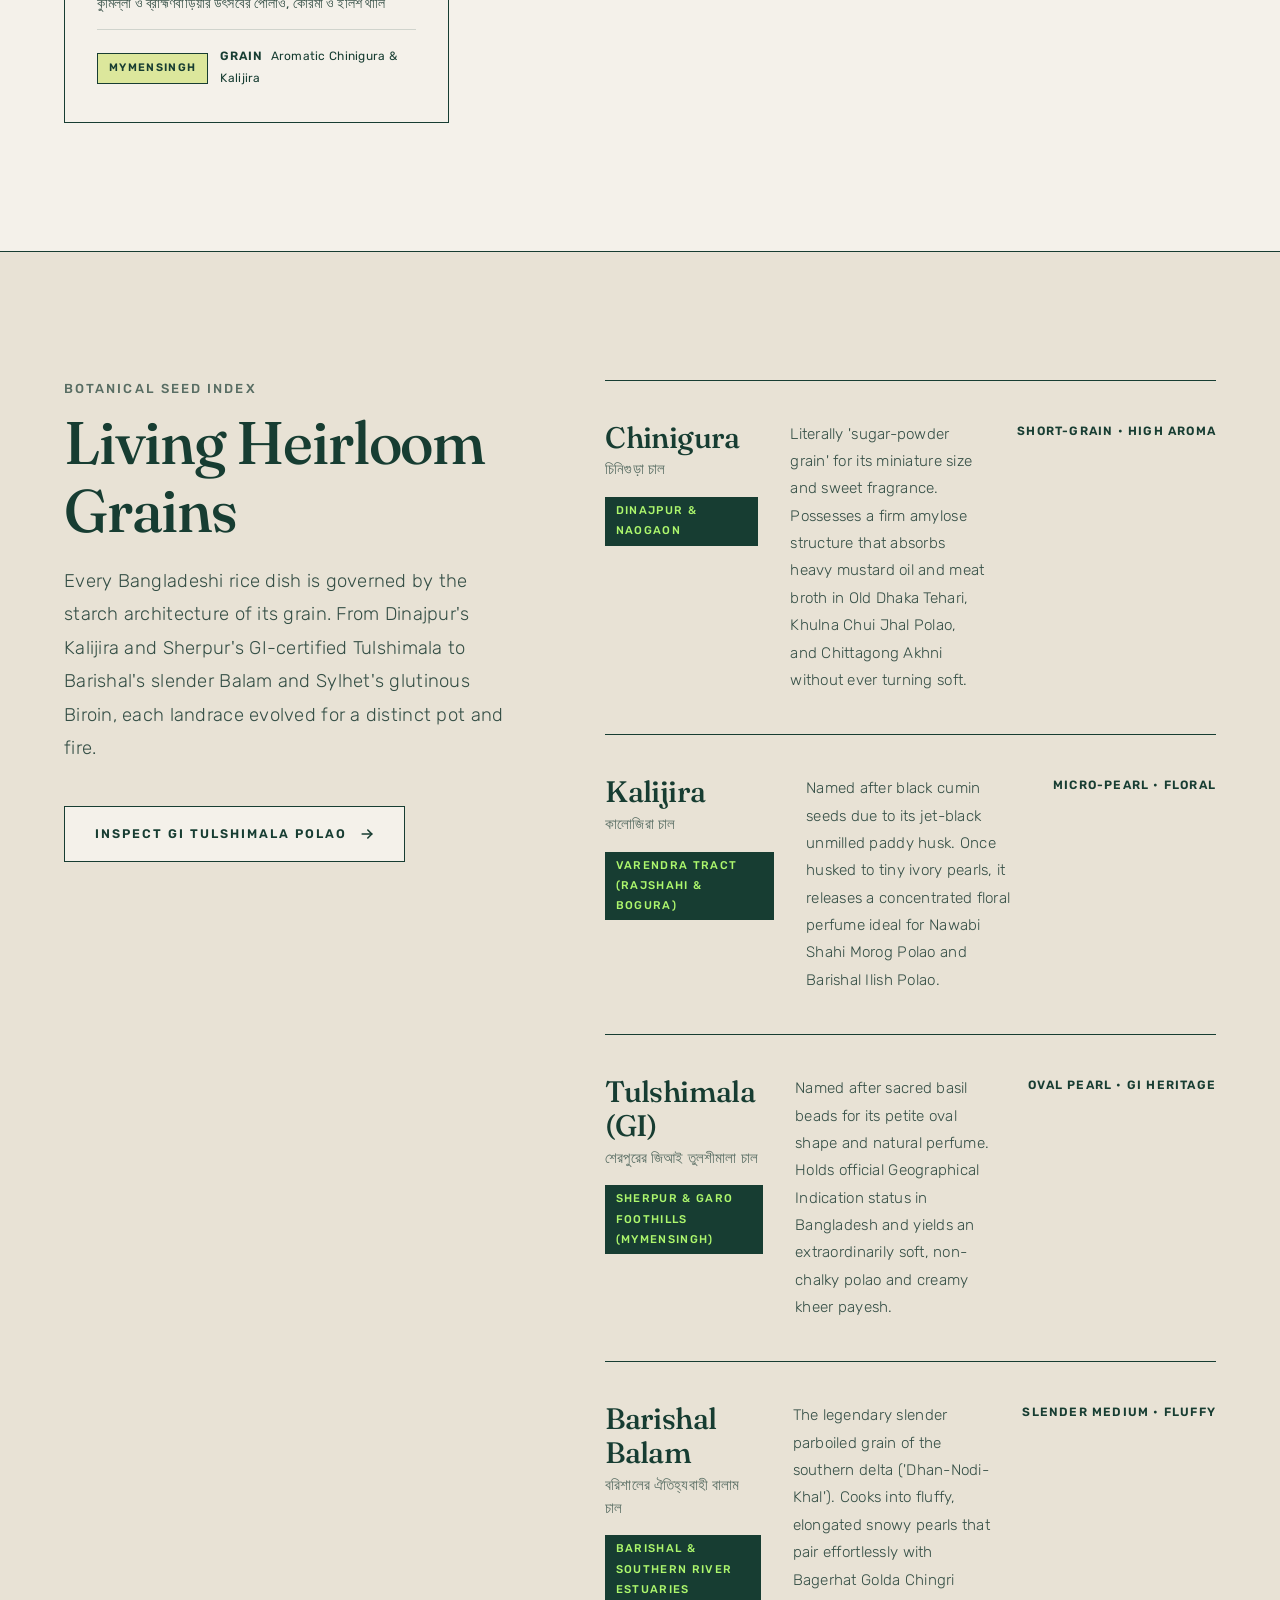
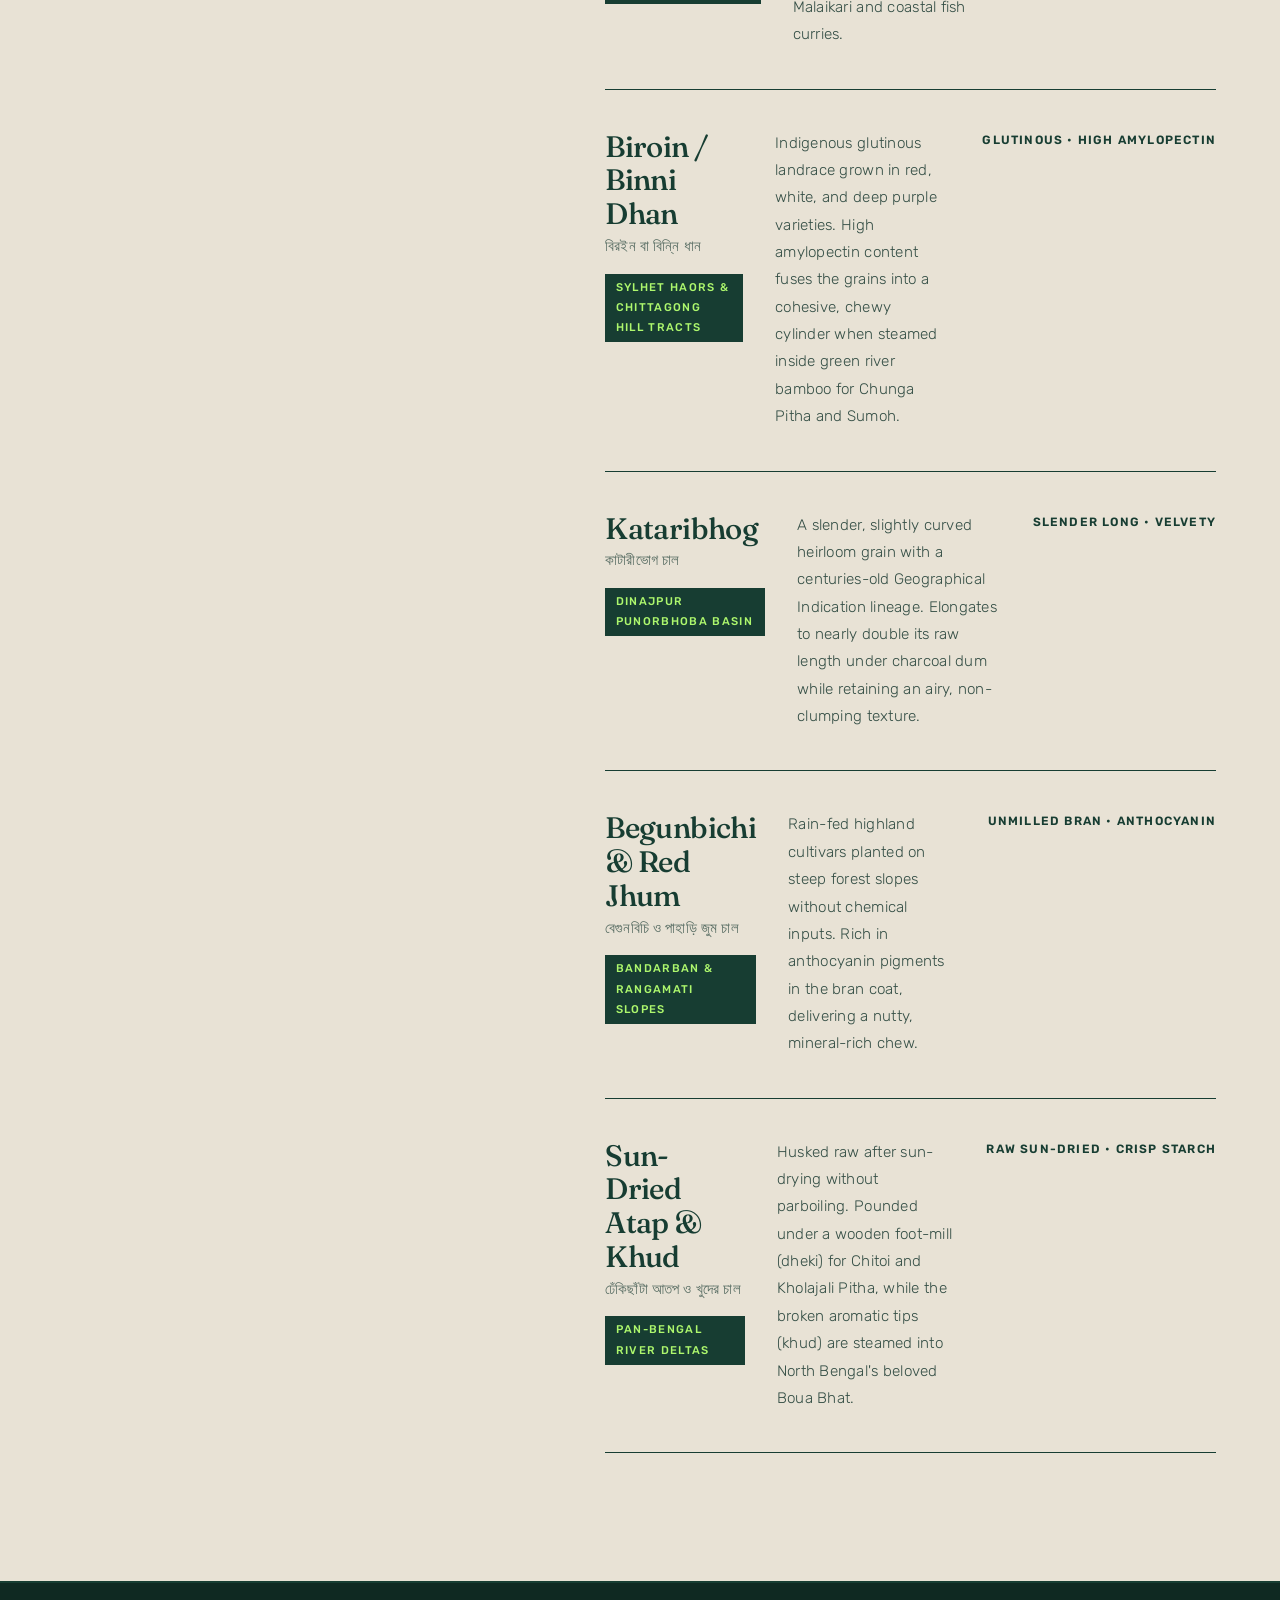
==== commit c7b2721d: "Add official Bengal Rice Archive favicon and browser tab icons" ====
--- a/index.html
+++ b/index.html
@@ -5,6 +5,12 @@
   <meta name="viewport" content="width=device-width, initial-scale=1">
   <title>Bengal Rice Archive — Interactive Terroir Atlas &amp; 28 Rice Monographs</title>
   <meta name="description" content="An interactive cartographic and culinary monograph of 28 authentic Bangladeshi rice dishes across all 8 regional terroirs.">
+
+  <!-- Favicon & Browser Tab Icons -->
+  <link rel="icon" type="image/svg+xml" href="./favicon.svg">
+  <link rel="icon" type="image/png" sizes="32x32" href="./favicon.png">
+  <link rel="icon" href="./favicon.ico">
+  <link rel="apple-touch-icon" href="./apple-touch-icon.png">
 
   <!-- Google Fonts: Strictly 2 Font Families (Fraunces Humanist Serif + Rubik Sans — Eat Xenia Pairing) -->
   <link rel="preconnect" href="https://fonts.googleapis.com">
